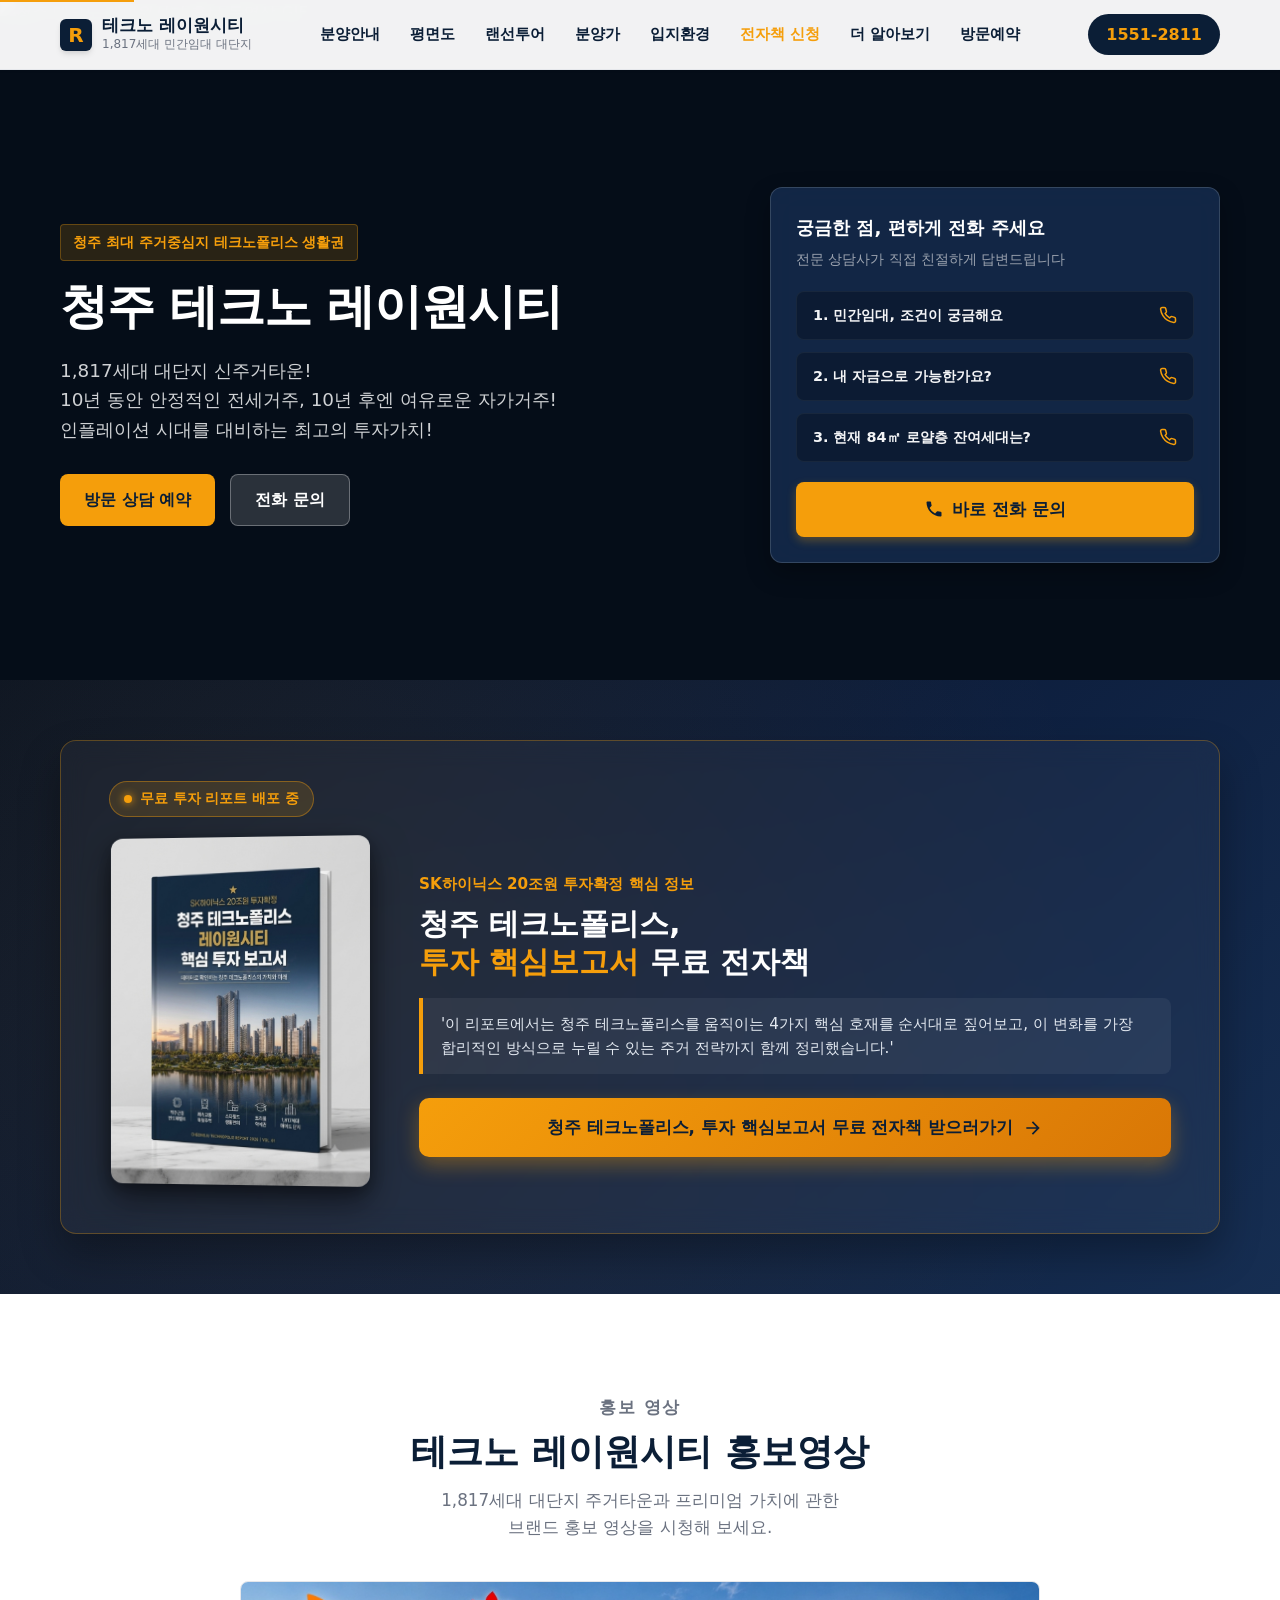
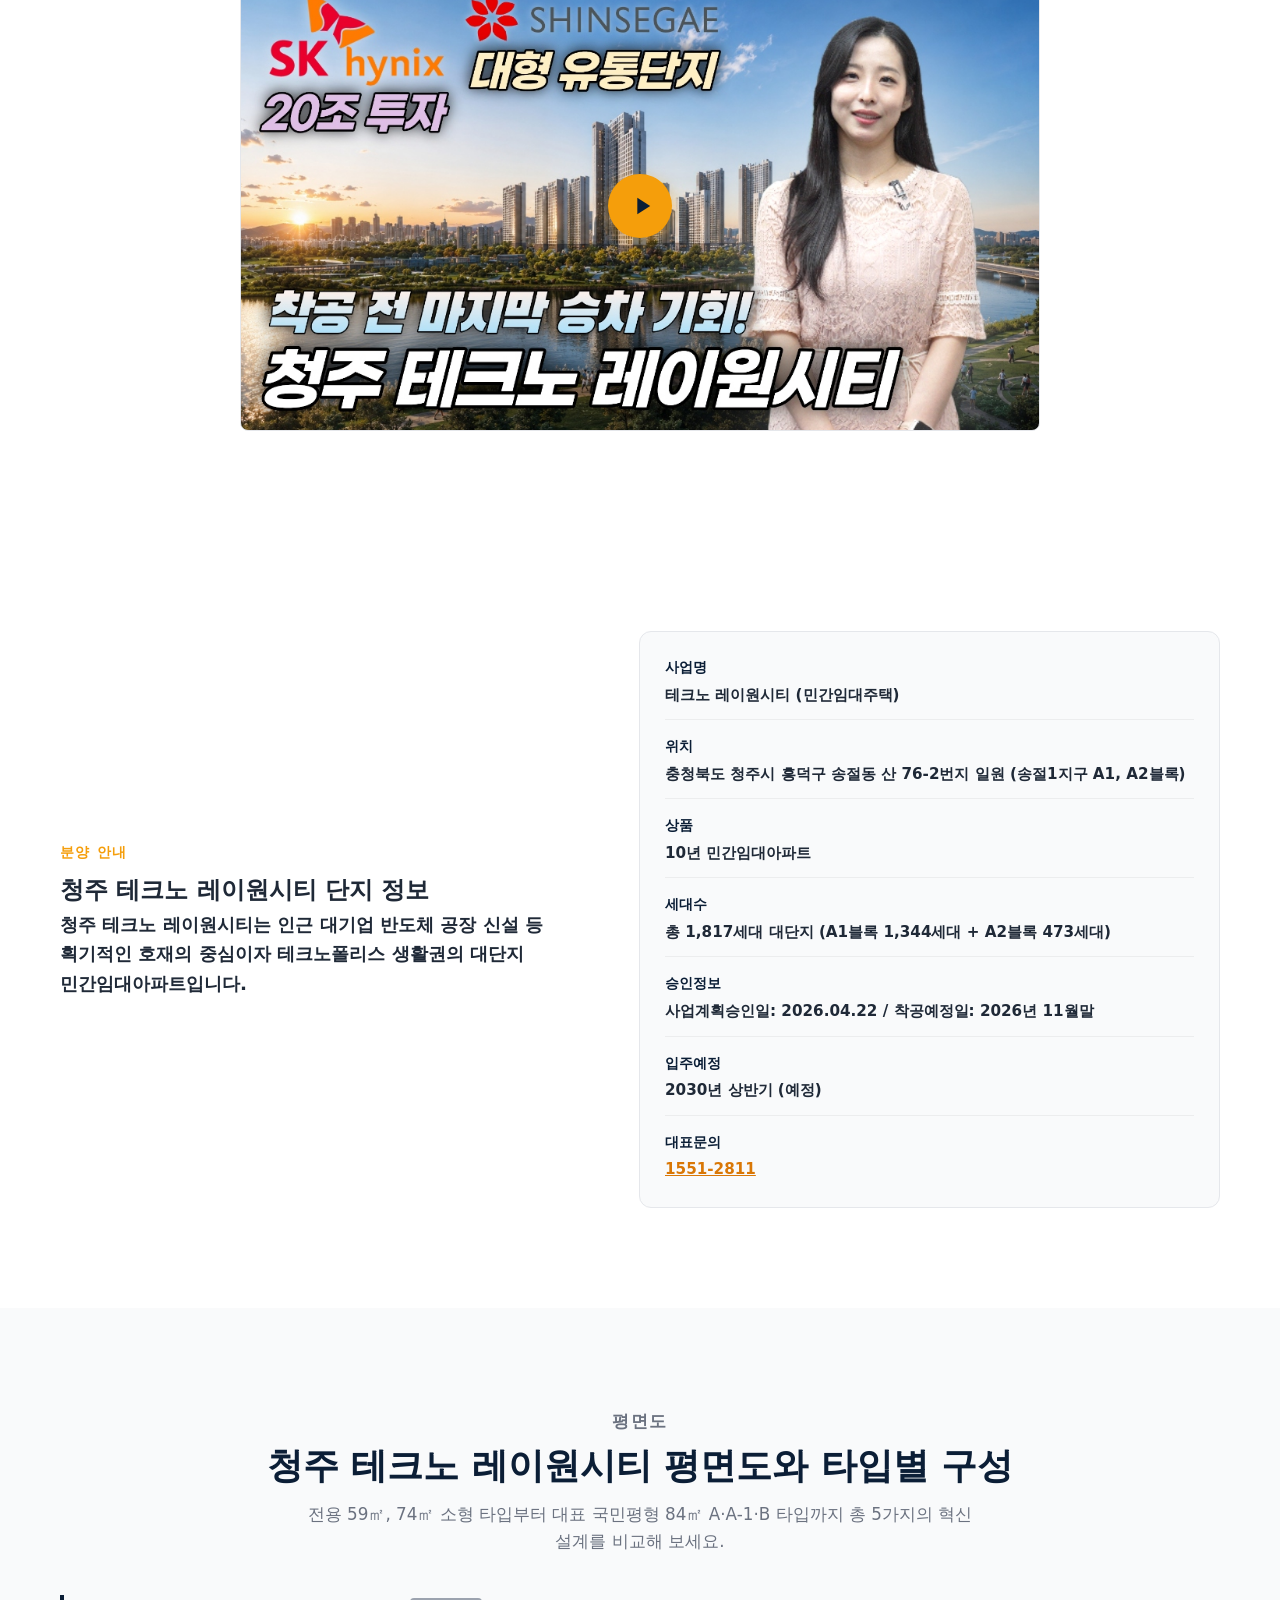
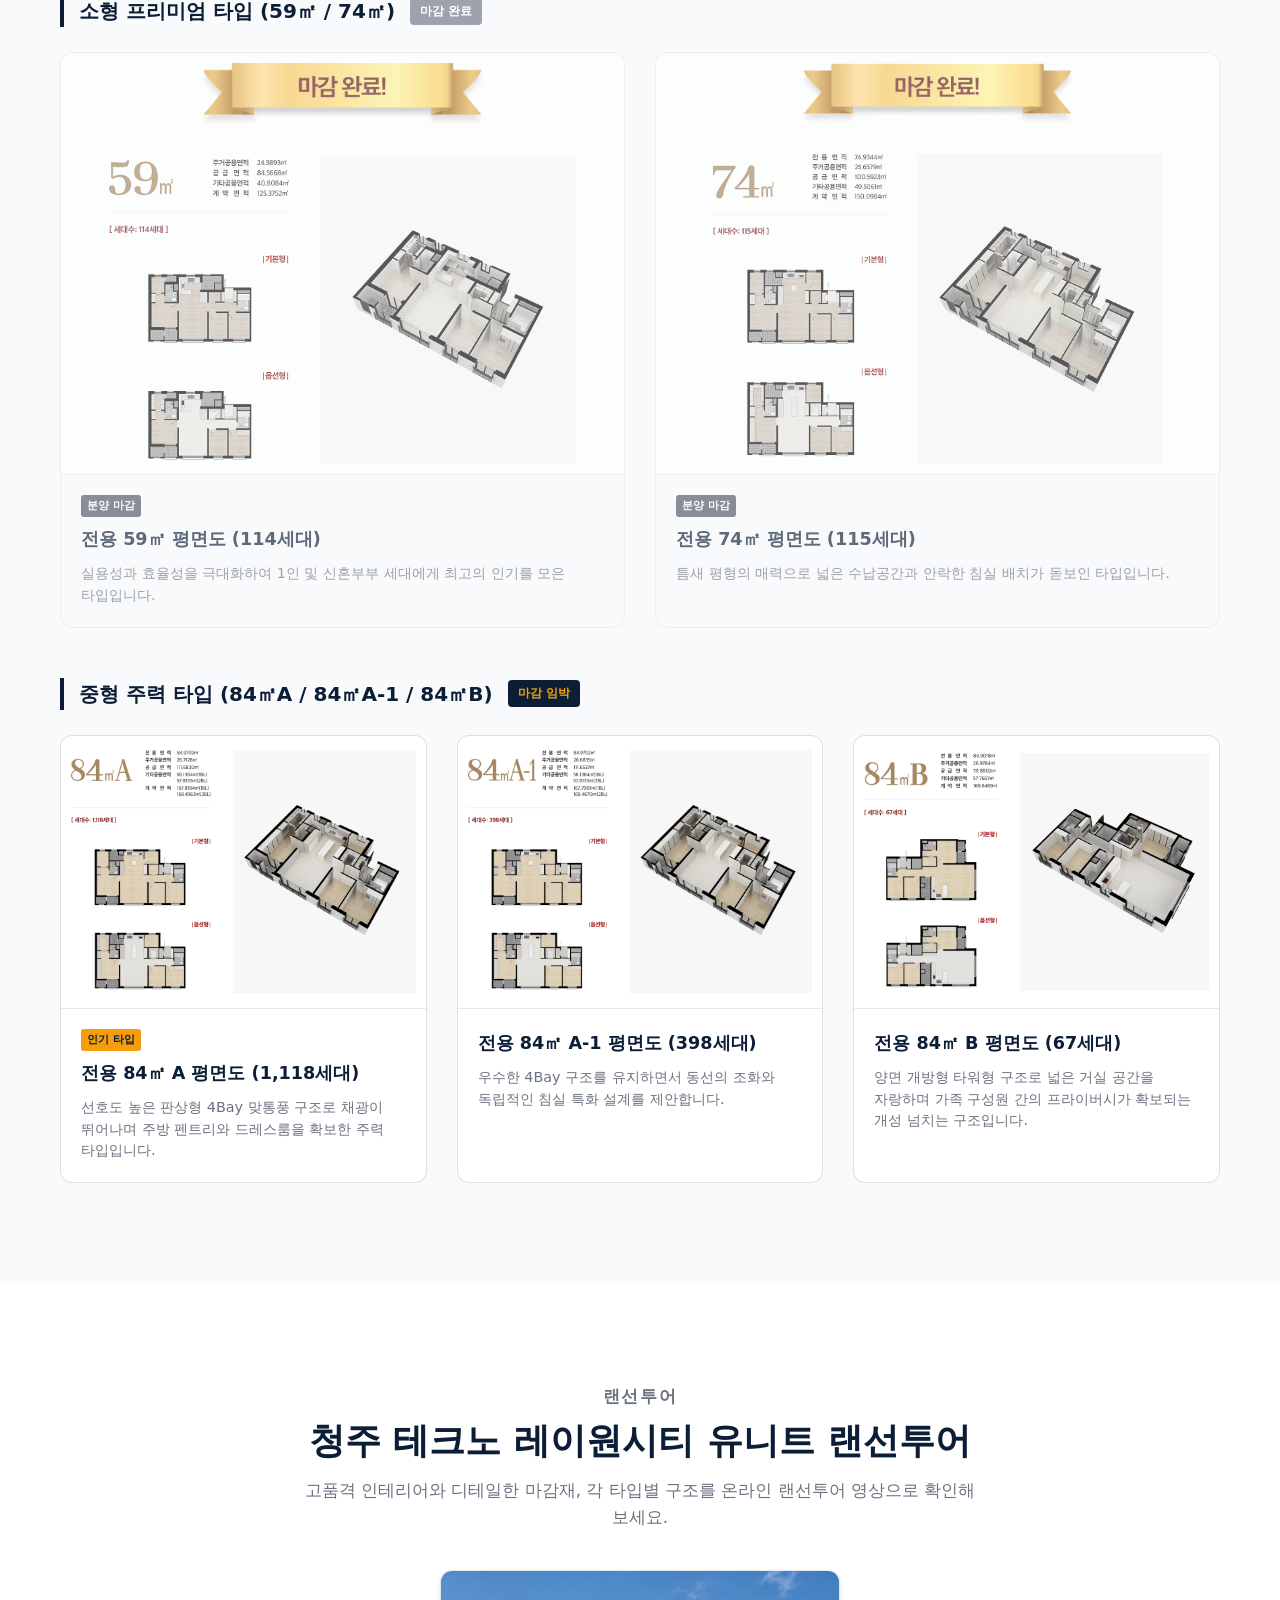
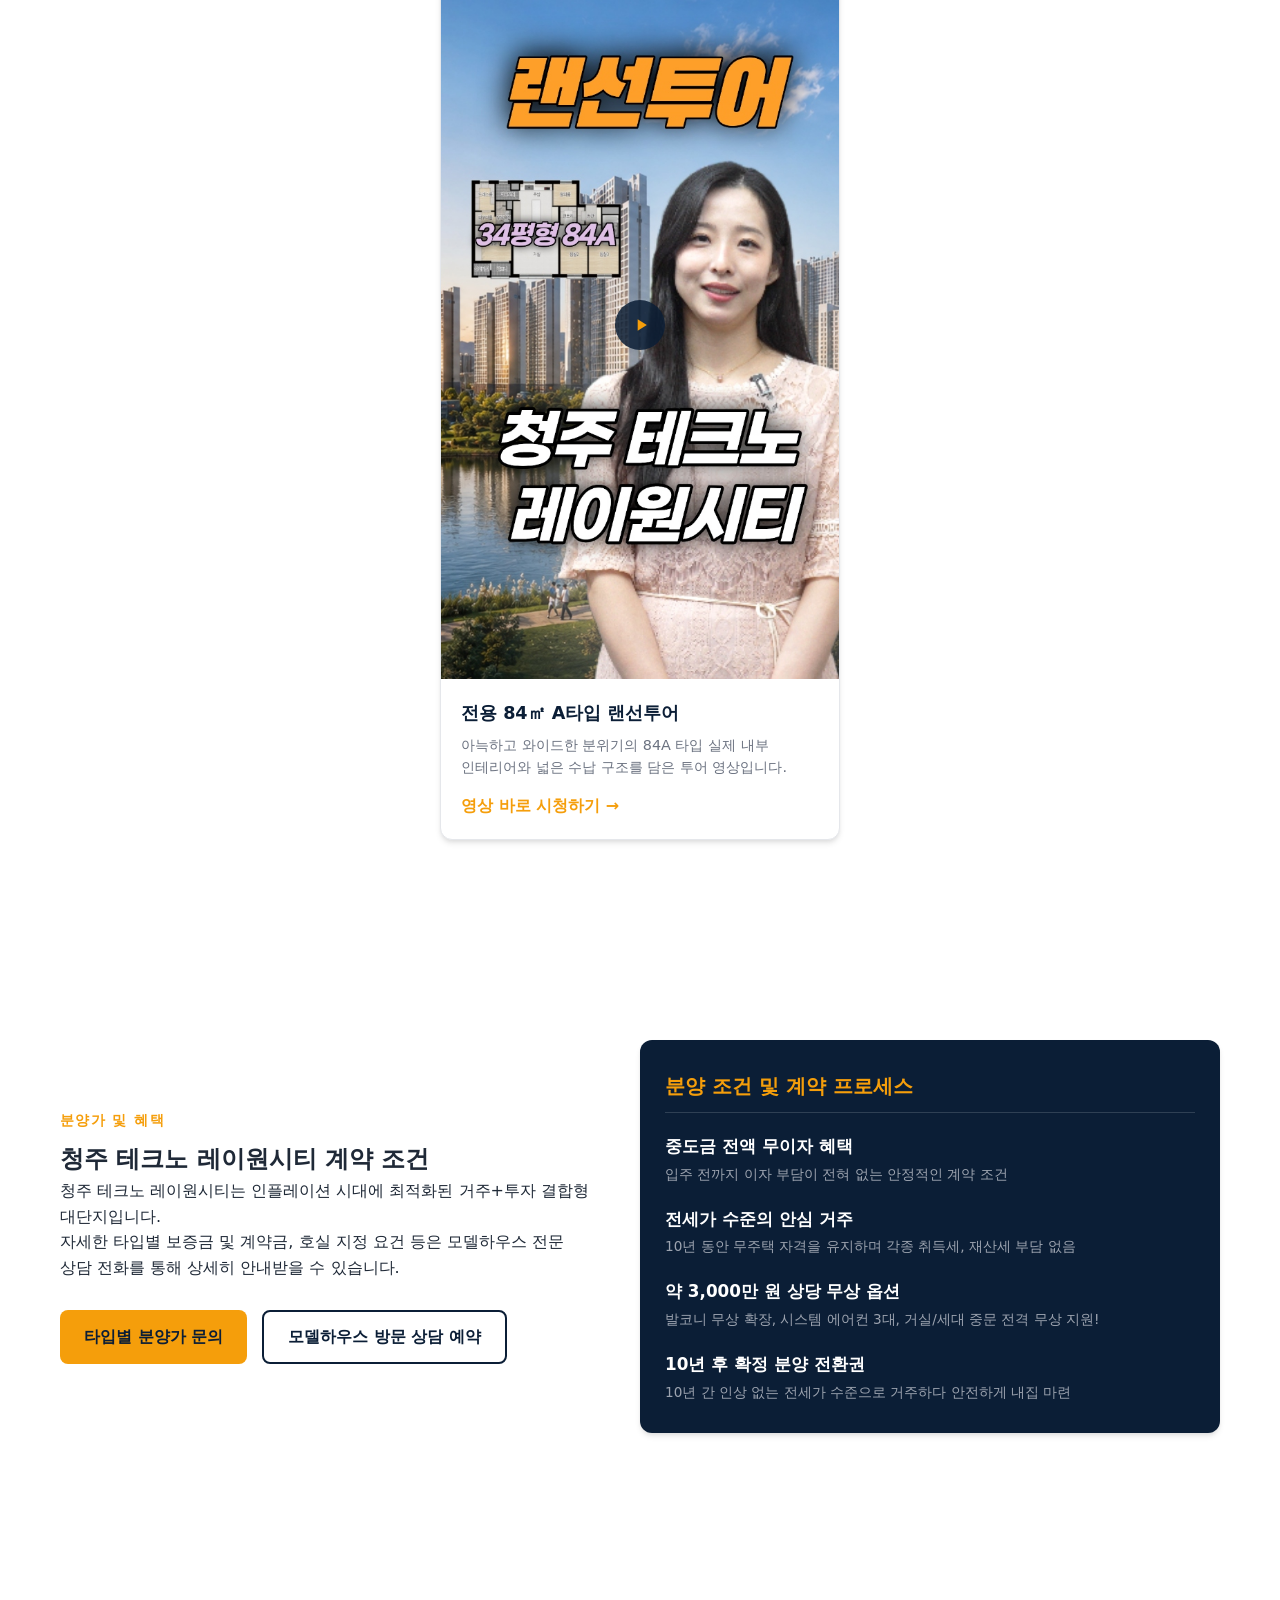
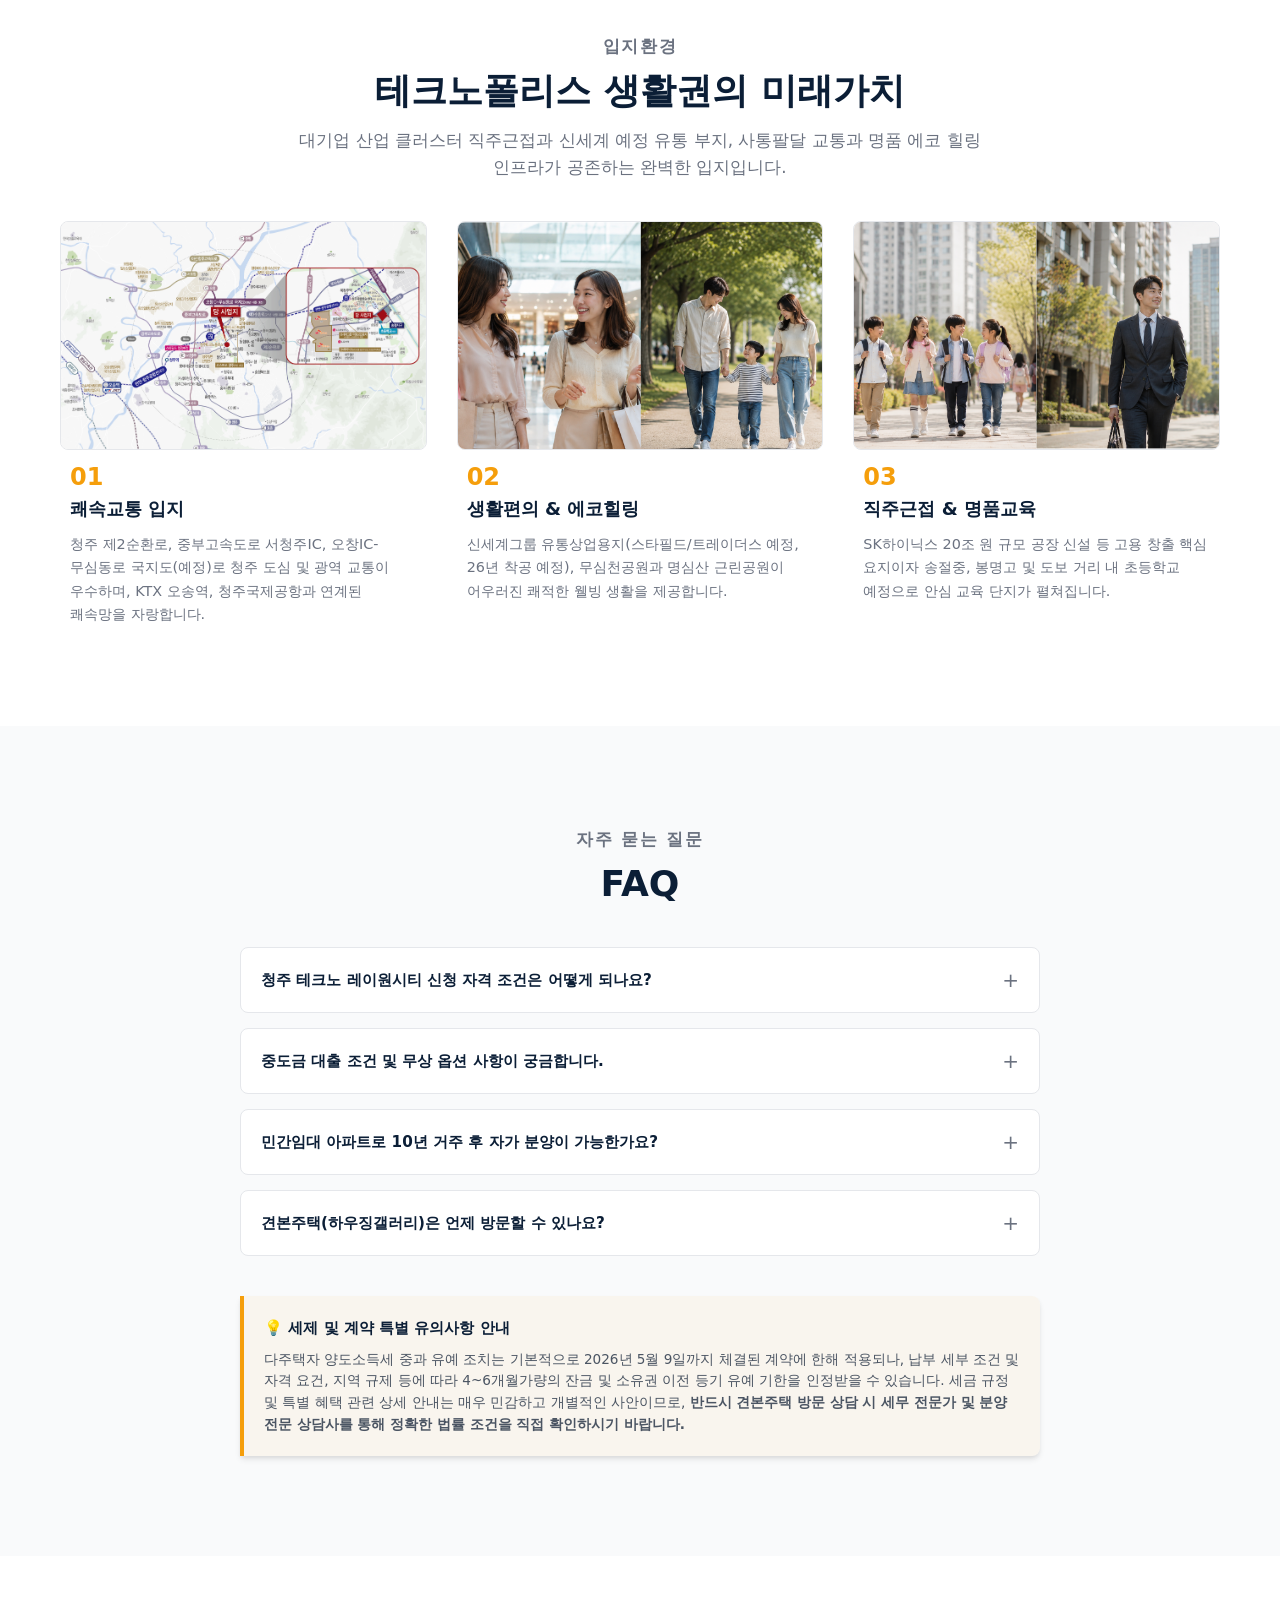
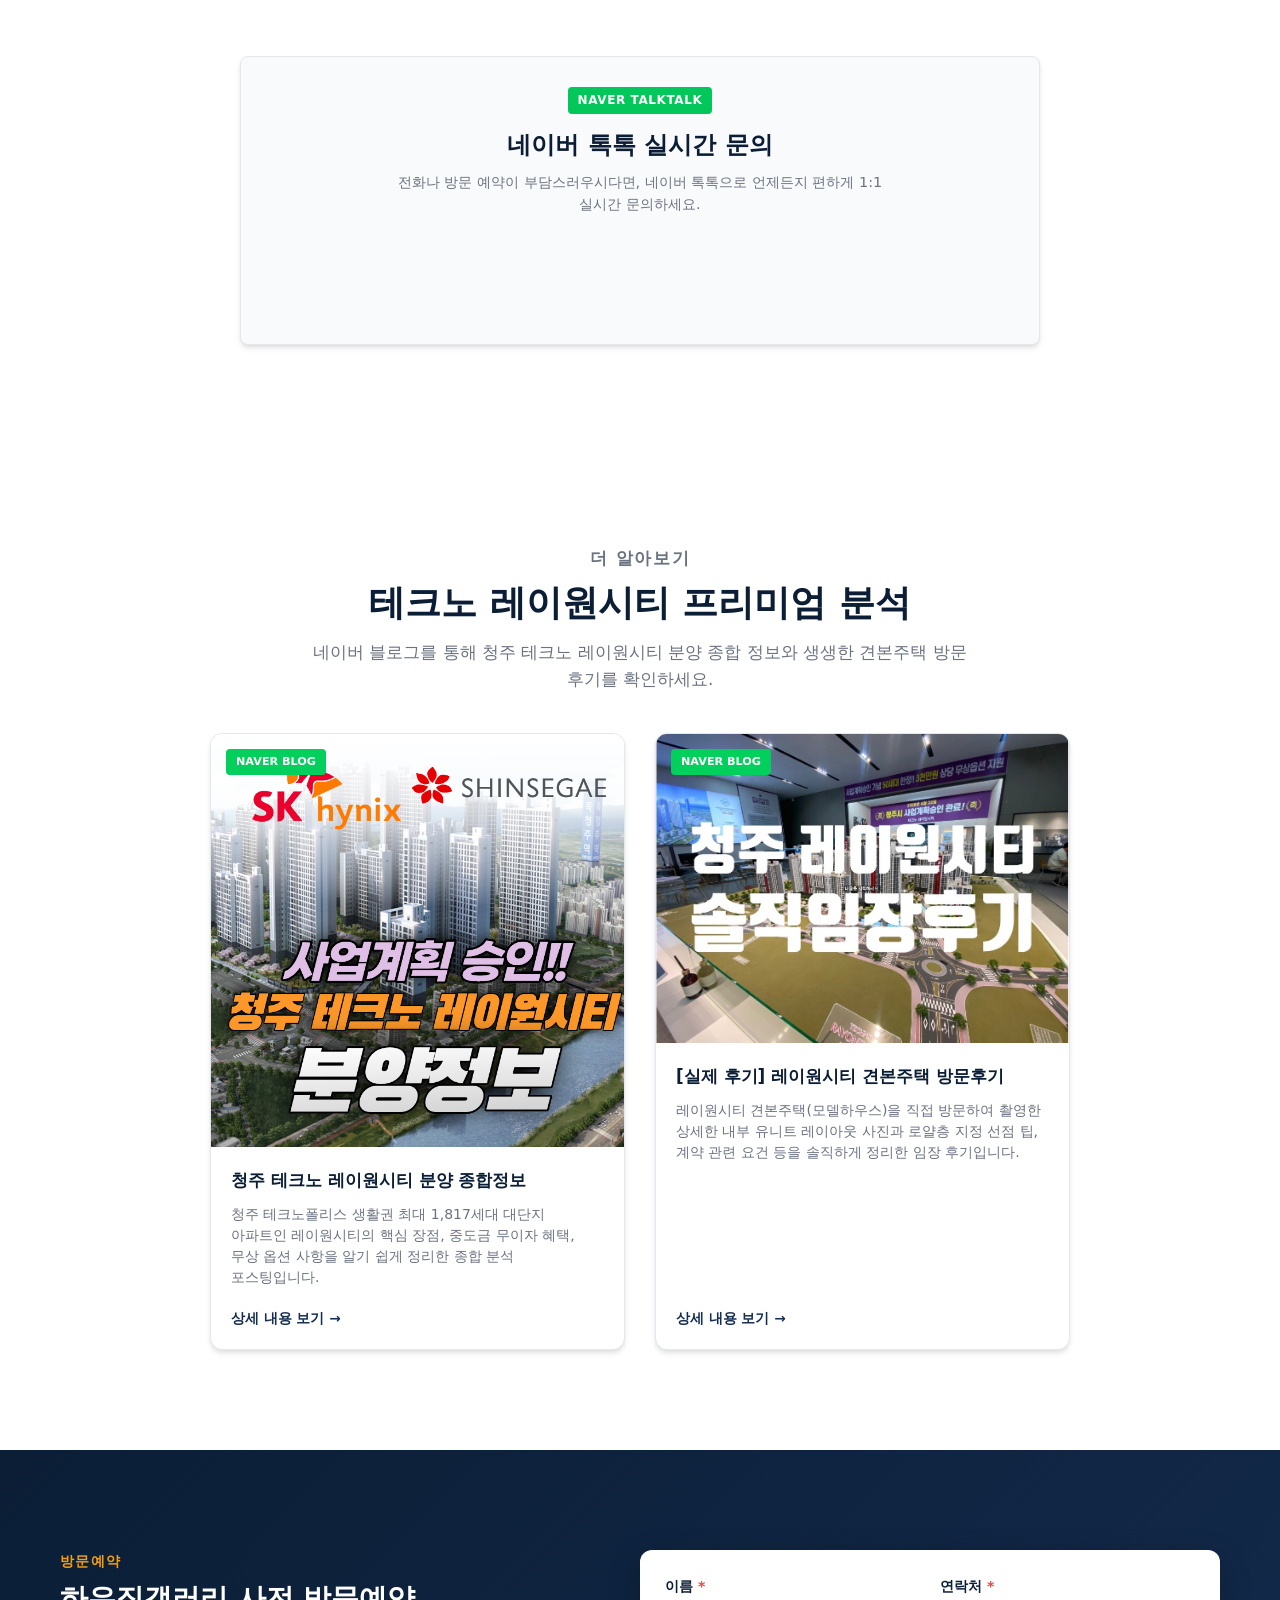
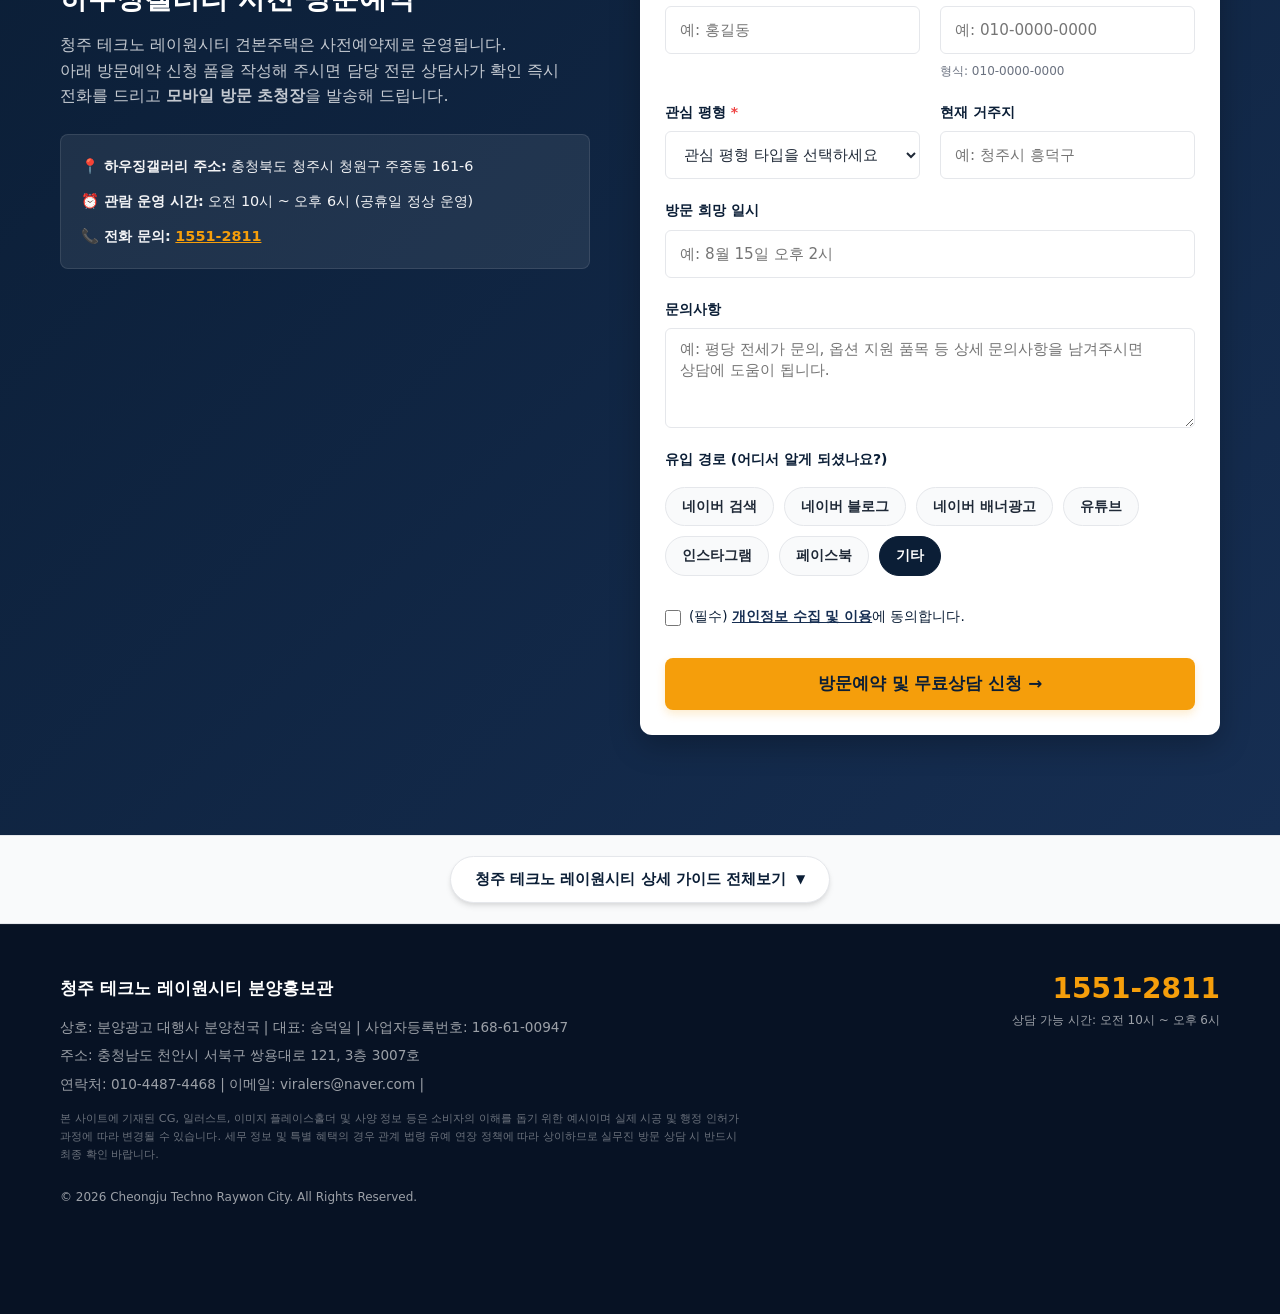
==== index.html @ f7605e22 "feat: install Google Ads tag AW-18319293462" ====
<!doctype html>
<html lang="ko">

<head>
  <!-- Google Tag Manager -->
  <script>(function (w, d, s, l, i) {
      w[l] = w[l] || []; w[l].push({
        'gtm.start':
          new Date().getTime(), event: 'gtm.js'
      }); var f = d.getElementsByTagName(s)[0],
        j = d.createElement(s), dl = l != 'dataLayer' ? '&l=' + l : ''; j.async = true; j.src =
          'https://www.googletagmanager.com/gtm.js?id=' + i + dl; f.parentNode.insertBefore(j, f);
    })(window, document, 'script', 'dataLayer', 'GTM-WJ92XCXN');</script>
  <!-- End Google Tag Manager -->
  <meta charset="utf-8">
  <meta name="viewport" content="width=device-width, initial-scale=1">

  <!-- Google tag (gtag.js) -->
  <script async src="https://www.googletagmanager.com/gtag/js?id=G-4E55T22Z1M"></script>
  <script>
    window.dataLayer = window.dataLayer || [];
    function gtag() { dataLayer.push(arguments); }
    gtag('js', new Date());
    gtag('config', 'G-4E55T22Z1M');
  </script>

  <meta name="format-detection" content="telephone=no">
  <title>청주 테크노 레이원시티 | 1,817세대 대단지 민간임대아파트</title>
  <meta name="description"
    content="청주 테크노 레이원시티 공식 분양안내 (대표문의: ☎1551-2811) | 청주 테크노폴리스 생활권 1,817세대 대단지 민간임대, 10년 안심 전세, 타입별(59/74/84A/84A-1/84B) 평면도 및 모델하우스 방문예약 안내.">
  <meta name="keywords" content="청주 테크노 레이원시티, 레이원시티, 청주 민간임대, 테크노폴리스 아파트, 청주 분양정보, 청주 모델하우스">
  <meta name="robots" content="index,follow,max-image-preview:large">
  <meta name="NaverBot" content="index,follow">
  <meta name="Yeti" content="index,follow">
  <meta name="naver-site-verification" content="d03f63df8c8f766115d3414fbe669f8479aeece9">

  <meta property="og:type" content="website">
  <meta property="og:locale" content="ko_KR">
  <meta property="og:site_name" content="청주 테크노 레이원시티">
  <meta property="og:title" content="청주 테크노 레이원시티 | 대단지 민간임대 분양 안내">
  <meta property="og:description" content="청주 테크노폴리스 생활권 1,817세대 대단지 민간임대 아파트의 분양가, 평면도, 입지환경, 방문예약 정보를 안내합니다.">
  <meta property="og:url" content="https://www.apartbunyang.cloud/">
  <meta property="og:image" content="https://www.apartbunyang.cloud/img/location.avif">
  <link rel="canonical" href="https://www.apartbunyang.cloud/">
  <link rel="icon" type="image/png" href="favicon.png">
  <link rel="apple-touch-icon" href="apple-touch-icon.png">

  <meta name="theme-color" content="#0d1e3d">

  <!-- Fonts -->
  <link rel="stylesheet" href="https://hangeul.pstatic.net/hangeul_static/css/nanum-square-neo.css">
  <link rel="stylesheet" href="styles.css">

  <!-- JSON-LD Structured Data -->
  <script type="application/ld+json">
  {
    "@context": "https://schema.org",
    "@graph": [
      {
        "@type": "WebSite",
        "@id": "https://www.apartbunyang.cloud/#website",
        "url": "https://www.apartbunyang.cloud/",
        "name": "청주 테크노 레이원시티",
        "description": "청주 테크노 레이원시티 민간임대 분양 안내 공식 랜딩페이지",
        "image": "https://www.apartbunyang.cloud/img/location.avif",
        "inLanguage": "ko-KR"
      },
      {
        "@type": "RealEstateAgent",
        "@id": "https://www.apartbunyang.cloud/#agent",
        "name": "청주 테크노 레이원시티 분양홍보관",
        "url": "https://www.apartbunyang.cloud/",
        "image": "https://www.apartbunyang.cloud/img/location.avif",
        "telephone": "1551-2811",
        "areaServed": "충청북도 청주시 흥덕구 송절동",
        "address": {
          "@type": "PostalAddress",
          "addressLocality": "청주시 흥덕구 송절동",
          "addressRegion": "충청북도",
          "addressCountry": "KR"
        }
      },
      {
        "@type": "FAQPage",
        "@id": "https://www.apartbunyang.cloud/#faq",
        "mainEntity": [
          {
            "@type": "Question",
            "name": "청주 테크노 레이원시티는 어떤 주택인가요?",
            "acceptedAnswer": {
              "@type": "Answer",
              "text": "청주 테크노 레이원시티는 10년 동안 인상 없는 전세가 수준으로 안심하고 거주한 뒤 분양 여부를 결정할 수 있는 민간임대주택입니다. 만 19세 이상이면 청약통장 유무나 주택 소유 여부와 관계없이 신청 가능합니다."
            }
          },
          {
            "@type": "Question",
            "name": "단지 규모와 세대수는 어떻게 구성되어 있나요?",
            "acceptedAnswer": {
              "@type": "Answer",
              "text": "총 1,817세대의 대단지 아파트로, A1블록 1,344세대와 A2블록 473세대로 구성됩니다. 선호도 높은 59㎡, 74㎡, 84㎡A, 84㎡A-1, 84㎡B 총 5가지 타입의 실속 있는 평형을 제공합니다."
            }
          },
          {
            "@type": "Question",
            "name": "계약 혜택이나 무상 옵션 사항은 무엇이 있나요?",
            "acceptedAnswer": {
              "@type": "Answer",
              "text": "중도금 전액 무이자 혜택이 주어지며, 마감임박 한정으로 약 3,000만 원 상당의 무상 옵션(발코니 확장, 시스템 에어컨 3대, 세대 중문)을 무상으로 지원합니다."
            }
          }
        ]
      }
    ]
  }
  </script>
</head>

<body>
  <!-- Google Tag Manager (noscript) -->
  <noscript><iframe src="https://www.googletagmanager.com/ns.html?id=GTM-WJ92XCXN" height="0" width="0"
      style="display:none;visibility:hidden"></iframe></noscript>
  <!-- End Google Tag Manager (noscript) -->
  <!-- 네이버/구글 검색엔진 썸네일 수집용 대표 이미지 (디자인에 영향 없음) -->
  <div
    style="position: absolute; width: 1px; height: 1px; padding: 0; margin: -1px; overflow: hidden; clip: rect(0, 0, 0, 0); white-space: nowrap; border: 0;">
    <img src="images/hero.jpg" alt="청주 테크노 레이원시티 조감도">
  </div>

  <a class="skip-link" href="#content">본문 바로가기</a>

  <!-- 1. Header (고정 헤더) -->
  <header class="site-header" data-header>
    <div class="header-container">
      <a class="brand" href="#top" aria-label="청주 테크노 레이원시티 홈">
        <span class="brand-mark">R</span>
        <span>
          <strong>테크노 레이원시티</strong>
          <em>1,817세대 민간임대 대단지</em>
        </span>
      </a>

      <nav class="desktop-nav" aria-label="주요 메뉴">
        <a href="#sale">분양안내</a>
        <a href="#plans">평면도</a>
        <a href="#unit-tour">랜선투어</a>
        <a href="#price">분양가</a>
        <a href="#location">입지환경</a>
        <a href="ebook.html" class="nav-ebook-link">전자책 신청</a>
        <a href="#more-info">더 알아보기</a>
        <a href="#visit">방문예약</a>
      </nav>

      <!-- 대표 전화번호: 1551-2811 -->
      <!-- TELEPHONE_PLACEHOLDER: 1551-2811 -->
      <a class="header-call" href="tel:1551-2811">1551-2811</a>

      <button class="menu-button" type="button" aria-label="메뉴 열기" aria-expanded="false" data-menu-button>
        <span></span><span></span><span></span>
      </button>
    </div>

    <nav class="mobile-nav" aria-label="모바일 메뉴" data-mobile-nav>
      <a href="#sale">분양안내</a>
      <a href="#plans">평면도</a>
      <a href="#unit-tour">랜선투어</a>
      <a href="#price">분양가</a>
      <a href="#location">입지환경</a>
      <a href="ebook.html" class="nav-ebook-link">전자책 신청</a>
      <a href="#more-info">더 알아보기</a>
      <a href="#visit">방문예약</a>
    </nav>
  </header>

  <main id="content">
    <!-- 2. Hero (메인 비주얼) -->
    <section class="hero" id="top" aria-labelledby="hero-title">
      <div class="hero-media">
        <img src="img/hero.gif" alt="청주 테크노 레이원시티 홍보 동영상 GIF" class="hero-gif">
      </div>
      <div class="hero-overlay"></div>

      <div class="hero-content">
        <div class="hero-text-wrap">
          <p class="eyebrow">청주 최대 주거중심지 테크노폴리스 생활권</p>
          <h1 id="hero-title">청주 테크노 레이원시티</h1>
          <p class="hero-lead">
            1,817세대 대단지 신주거타운!<br>
            10년 동안 안정적인 전세거주, 10년 후엔 여유로운 자가거주!<br>
            인플레이션 시대를 대비하는 최고의 투자가치!
          </p>
          <div class="hero-actions">
            <a class="btn-primary" href="#visit">방문 상담 예약</a>
            <!-- TELEPHONE_PLACEHOLDER: 1551-2811 -->
            <a class="btn-secondary" href="tel:1551-2811">전화 문의</a>
          </div>
        </div>

        <div class="hero-inquiry-box">
          <h3>궁금한 점, 편하게 전화 주세요</h3>
          <p class="sub">전문 상담사가 직접 친절하게 답변드립니다</p>
          <div class="inquiry-list">
            <!-- TELEPHONE_PLACEHOLDER: 1551-2811 -->
            <a href="tel:1551-2811" class="inquiry-item">
              <span>1. 민간임대, 조건이 궁금해요</span>
              <span class="phone-icon">
                <svg viewBox="0 0 24 24" width="18" height="18" fill="none" stroke="currentColor" stroke-width="2"
                  stroke-linecap="round" stroke-linejoin="round">
                  <path
                    d="M22 16.92v3a2 2 0 0 1-2.18 2 19.79 19.79 0 0 1-8.63-3.07 19.5 19.5 0 0 1-6-6 19.79 19.79 0 0 1-3.07-8.67A2 2 0 0 1 4.11 2h3a2 2 0 0 1 2 1.72 12.84 12.84 0 0 0 .7 2.81 2 2 0 0 1-.45 2.11L8.09 9.91a16 16 0 0 0 6 6l1.27-1.27a2 2 0 0 1 2.11-.45 12.84 12.84 0 0 0 2.81.7A2 2 0 0 1 22 16.92z" />
                </svg>
              </span>
            </a>
            <!-- TELEPHONE_PLACEHOLDER: 1551-2811 -->
            <a href="tel:1551-2811" class="inquiry-item">
              <span>2. 내 자금으로 가능한가요?</span>
              <span class="phone-icon">
                <svg viewBox="0 0 24 24" width="18" height="18" fill="none" stroke="currentColor" stroke-width="2"
                  stroke-linecap="round" stroke-linejoin="round">
                  <path
                    d="M22 16.92v3a2 2 0 0 1-2.18 2 19.79 19.79 0 0 1-8.63-3.07 19.5 19.5 0 0 1-6-6 19.79 19.79 0 0 1-3.07-8.67A2 2 0 0 1 4.11 2h3a2 2 0 0 1 2 1.72 12.84 12.84 0 0 0 .7 2.81 2 2 0 0 1-.45 2.11L8.09 9.91a16 16 0 0 0 6 6l1.27-1.27a2 2 0 0 1 2.11-.45 12.84 12.84 0 0 0 2.81.7A2 2 0 0 1 22 16.92z" />
                </svg>
              </span>
            </a>
            <!-- TELEPHONE_PLACEHOLDER: 1551-2811 -->
            <a href="tel:1551-2811" class="inquiry-item">
              <span>3. 현재 84㎡ 로얄층 잔여세대는?</span>
              <span class="phone-icon">
                <svg viewBox="0 0 24 24" width="18" height="18" fill="none" stroke="currentColor" stroke-width="2"
                  stroke-linecap="round" stroke-linejoin="round">
                  <path
                    d="M22 16.92v3a2 2 0 0 1-2.18 2 19.79 19.79 0 0 1-8.63-3.07 19.5 19.5 0 0 1-6-6 19.79 19.79 0 0 1-3.07-8.67A2 2 0 0 1 4.11 2h3a2 2 0 0 1 2 1.72 12.84 12.84 0 0 0 .7 2.81 2 2 0 0 1-.45 2.11L8.09 9.91a16 16 0 0 0 6 6l1.27-1.27a2 2 0 0 1 2.11-.45 12.84 12.84 0 0 0 2.81.7A2 2 0 0 1 22 16.92z" />
                </svg>
              </span>
            </a>
          </div>
          <!-- TELEPHONE_PLACEHOLDER: 1551-2811 -->
          <a href="tel:1551-2811" class="direct-call-btn">
            <svg viewBox="0 0 24 24" width="20" height="20" fill="currentColor">
              <path
                d="M20.01 15.38c-1.23 0-2.42-.2-3.53-.56a.977.977 0 0 0-1.01.24l-2.2 2.2a15.045 15.045 0 0 1-6.59-6.59l2.2-2.2c.28-.28.36-.67.25-1.02A11.36 11.36 0 0 1 8.5 4c0-.55-.45-1-1-1H4c-.55 0-1 .45-1 1 0 9.39 7.61 17 17 17 .55 0 1-.45 1-1v-3.62c0-.55-.45-1-1-1z" />
            </svg>
            <span>바로 전화 문의</span>
          </a>
        </div>
      </div>
    </section>

    <!-- 2-1. 전자책 무료 신청 섹션 -->
    <section class="section ebook-promo-section" id="ebook">
      <div class="container">
        <div class="ebook-promo-card">
          <div class="ebook-promo-badge">
            <span class="badge-dot"></span>
            무료 투자 리포트 배포 중
          </div>
          <div class="ebook-promo-grid">
            <div class="ebook-promo-image">
              <img src="img/ebook-cover.jpg" alt="청주 테크노폴리스 레이원시티 핵심 투자 보고서 전자책 표지" loading="lazy">
            </div>
            <div class="ebook-promo-content">
              <p class="ebook-kicker">SK하이닉스 20조원 투자확정 핵심 정보</p>
              <h2>청주 테크노폴리스,<br><span class="text-accent">투자 핵심보고서</span> 무료 전자책</h2>
              <p class="ebook-quote-text">
                '이 리포트에서는 청주 테크노폴리스를 움직이는 4가지 핵심 호재를 순서대로 짚어보고, 이 변화를 가장 합리적인 방식으로 누릴 수 있는 주거 전략까지 함께 정리했습니다.'
              </p>
              <div class="ebook-promo-btn-wrap">
                <a href="ebook.html" class="btn-ebook-main">
                  <span>청주 테크노폴리스, 투자 핵심보고서 무료 전자책 받으러가기</span>
                  <svg viewBox="0 0 24 24" width="20" height="20" fill="currentColor">
                    <path d="M12 4l-1.41 1.41L16.17 11H4v2h12.17l-5.58 5.59L12 20l8-8z" />
                  </svg>
                </a>
              </div>
            </div>
          </div>
        </div>
      </div>
    </section>

    <!-- 3. 홍보 영상 섹션 -->
    <section class="section video-section" id="video">
      <div class="container">
        <div class="section-head">
          <p class="section-kicker">홍보 영상</p>
          <h2>테크노 레이원시티 홍보영상</h2>
          <p>1,817세대 대단지 주거타운과 프리미엄 가치에 관한<br>브랜드 홍보 영상을 시청해 보세요.</p>
        </div>
        <div class="video-wrapper" data-video-embed="104317261">
          <div class="image-slot video-placeholder" style="position: relative;">
            <img src="img/video-thumbnail.jpg" alt="청주 테크노 레이원시티 홍보영상 썸네일" loading="lazy">
            <div class="play-btn" aria-label="영상 재생" style="position: absolute; z-index: 2;">
              <svg viewBox="0 0 24 24">
                <path d="M8 5v14l11-7z" />
              </svg>
            </div>
          </div>
        </div>
      </div>
    </section>

    <!-- 4. 분양 안내 (Sale Summary) -->
    <section class="section intro" id="sale">
      <div class="container split">
        <div>
          <p class="section-kicker">분양 안내</p>
          <h2>청주 테크노 레이원시티 단지 정보</h2>
          <p class="lead">청주 테크노 레이원시티는 인근 대기업 반도체 공장 신설 등 획기적인 호재의 중심이자 테크노폴리스 생활권의 대단지 민간임대아파트입니다.</p>
        </div>
        <div class="summary-panel">
          <dl>
            <div>
              <dt>사업명</dt>
              <dd>테크노 레이원시티 (민간임대주택)</dd>
            </div>
            <div>
              <dt>위치</dt>
              <dd>충청북도 청주시 흥덕구 송절동 산 76-2번지 일원 (송절1지구 A1, A2블록)</dd>
            </div>
            <div>
              <dt>상품</dt>
              <dd>10년 민간임대아파트</dd>
            </div>
            <div>
              <dt>세대수</dt>
              <dd>총 1,817세대 대단지 (A1블록 1,344세대 + A2블록 473세대)</dd>
            </div>
            <div>
              <dt>승인정보</dt>
              <dd>사업계획승인일: 2026.04.22 / 착공예정일: 2026년 11월말</dd>
            </div>
            <div>
              <dt>입주예정</dt>
              <dd>2030년 상반기 (예정)</dd>
            </div>
            <!-- TELEPHONE_PLACEHOLDER: 1551-2811 -->
            <div>
              <dt>대표문의</dt>
              <dd><a href="tel:1551-2811">1551-2811</a></dd>
            </div>
          </dl>
        </div>
      </div>
    </section>

    <!-- 5. 평면도 (Floor Plans) -->
    <section class="section alt" id="plans">
      <div class="container">
        <div class="section-head">
          <p class="section-kicker">평면도</p>
          <h2>청주 테크노 레이원시티 평면도와 타입별 구성</h2>
          <p>전용 59㎡, 74㎡ 소형 타입부터 대표 국민평형 84㎡ A·A-1·B 타입까지 총 5가지의 혁신 설계를 비교해 보세요.</p>
        </div>

        <!-- 59, 74 타입 카테고리 그룹 -->
        <div class="plan-category-group">
          <div class="category-header">
            <h3>소형 프리미엄 타입 (59㎡ / 74㎡)</h3>
            <span class="badge status-closed">마감 완료</span>
          </div>
          <div class="plan-grid grid-2">
            <article class="plan-card text-muted">
              <div class="image-slot">
                <img src="img/59마감.avif" alt="청주 테크노 레이원시티 59㎡ 평면도 (마감)" loading="lazy">
              </div>
              <div class="card-body">
                <span class="soldout-tag">분양 마감</span>
                <h3>전용 59㎡ 평면도 (114세대)</h3>
                <p>실용성과 효율성을 극대화하여 1인 및 신혼부부 세대에게 최고의 인기를 모은 타입입니다.</p>
              </div>
            </article>
            <article class="plan-card text-muted">
              <div class="image-slot">
                <img src="img/74마감.avif" alt="청주 테크노 레이원시티 74㎡ 평면도 (마감)" loading="lazy">
              </div>
              <div class="card-body">
                <span class="soldout-tag">분양 마감</span>
                <h3>전용 74㎡ 평면도 (115세대)</h3>
                <p>틈새 평형의 매력으로 넓은 수납공간과 안락한 침실 배치가 돋보인 타입입니다.</p>
              </div>
            </article>
          </div>
        </div>

        <!-- 84 타입 카테고리 그룹 -->
        <div class="plan-category-group">
          <div class="category-header">
            <h3>중형 주력 타입 (84㎡A / 84㎡A-1 / 84㎡B)</h3>
            <span class="badge status-open">마감 임박</span>
          </div>
          <div class="plan-grid grid-3">
            <article class="plan-card highlight">
              <div class="image-slot">
                <img src="img/84a.avif" alt="청주 테크노 레이원시티 84㎡ A 평면도" loading="lazy">
              </div>
              <div class="card-body">
                <span class="hot-tag">인기 타입</span>
                <h3>전용 84㎡ A 평면도 (1,118세대)</h3>
                <p>선호도 높은 판상형 4Bay 맞통풍 구조로 채광이 뛰어나며 주방 펜트리와 드레스룸을 확보한 주력 타입입니다.</p>
              </div>
            </article>
            <article class="plan-card highlight">
              <div class="image-slot">
                <img src="img/84a-1.avif" alt="청주 테크노 레이원시티 84㎡ A-1 평면도" loading="lazy">
              </div>
              <div class="card-body">
                <h3>전용 84㎡ A-1 평면도 (398세대)</h3>
                <p>우수한 4Bay 구조를 유지하면서 동선의 조화와 독립적인 침실 특화 설계를 제안합니다.</p>
              </div>
            </article>
            <article class="plan-card highlight">
              <div class="image-slot">
                <img src="img/84b.avif" alt="청주 테크노 레이원시티 84㎡ B 평면도" loading="lazy">
              </div>
              <div class="card-body">
                <h3>전용 84㎡ B 평면도 (67세대)</h3>
                <p>양면 개방형 타워형 구조로 넓은 거실 공간을 자랑하며 가족 구성원 간의 프라이버시가 확보되는 개성 넘치는 구조입니다.</p>
              </div>
            </article>
          </div>
        </div>
      </div>
    </section>

    <!-- 6. 유니트 랜선투어 -->
    <section class="section unit-tour" id="unit-tour">
      <div class="container">
        <div class="section-head">
          <p class="section-kicker">랜선투어</p>
          <h2>청주 테크노 레이원시티 유니트 랜선투어</h2>
          <p>고품격 인테리어와 디테일한 마감재, 각 타입별 구조를 온라인 랜선투어 영상으로 확인해 보세요.</p>
        </div>
        <div class="tour-grid">
          <div class="tour-card" data-video-embed="104315991">
            <div class="tour-image" style="position: relative; cursor: pointer;">
              <div class="image-slot">
                <img src="img/tour-84a.jpg" alt="청주 테크노 레이원시티 84㎡ A타입 유니트 랜선투어 썸네일" loading="lazy">
              </div>
              <div class="tour-play-btn" aria-label="영상 재생" style="position: absolute; z-index: 2;">
                <svg viewBox="0 0 24 24">
                  <path d="M8 5v14l11-7z" />
                </svg>
              </div>
            </div>
            <div class="tour-body">
              <h3>전용 84㎡ A타입 랜선투어</h3>
              <p>아늑하고 와이드한 분위기의 84A 타입 실제 내부 인테리어와 넓은 수납 구조를 담은 투어 영상입니다.</p>
              <button type="button" class="tour-more-btn"
                style="background: none; border: none; padding: 0; font: inherit; cursor: pointer; color: var(--accent-color); font-weight: 700; display: inline-block;">영상
                바로 시청하기 &rarr;</button>
            </div>
          </div>
        </div>
      </div>
    </section>

    <!-- 7. 분양가 & 계약조건 -->
    <section class="section" id="price">
      <div class="container split reverse">
        <div class="price-box">
          <h3>분양 조건 및 계약 프로세스</h3>
          <ul>
            <li class="benefit-item">
              <strong>중도금 전액 무이자 혜택</strong>
              <span>입주 전까지 이자 부담이 전혀 없는 안정적인 계약 조건</span>
            </li>
            <li class="benefit-item">
              <strong>전세가 수준의 안심 거주</strong>
              <span>10년 동안 무주택 자격을 유지하며 각종 취득세, 재산세 부담 없음</span>
            </li>
            <li class="benefit-item">
              <strong>약 3,000만 원 상당 무상 옵션</strong>
              <span>발코니 무상 확장, 시스템 에어컨 3대, 거실/세대 중문 전격 무상 지원!</span>
            </li>
            <li class="benefit-item">
              <strong>10년 후 확정 분양 전환권</strong>
              <span>10년 간 인상 없는 전세가 수준으로 거주하다 안전하게 내집 마련</span>
            </li>
          </ul>
        </div>
        <div>
          <p class="section-kicker">분양가 및 혜택</p>
          <h2>청주 테크노 레이원시티 계약 조건</h2>
          <p class="lead">
            청주 테크노 레이원시티는 인플레이션 시대에 최적화된 거주+투자 결합형 대단지입니다.<br>
            자세한 타입별 보증금 및 계약금, 호실 지정 요건 등은 모델하우스 전문 상담 전화를 통해 상세히 안내받을 수 있습니다.
          </p>
          <div class="price-actions">
            <!-- TELEPHONE_PLACEHOLDER: 1551-2811 -->
            <a href="tel:1551-2811" class="btn-primary">타입별 분양가 문의</a>
            <a href="#visit" class="btn-outline">모델하우스 방문 상담 예약</a>
          </div>
        </div>
      </div>
    </section>

    <!-- 8. 입지환경 (Location) -->
    <section class="section location" id="location">
      <div class="container">
        <div class="section-head">
          <p class="section-kicker">입지환경</p>
          <h2>테크노폴리스 생활권의 미래가치</h2>
          <p>대기업 산업 클러스터 직주근접과 신세계 예정 유통 부지, 사통팔달 교통과 명품 에코 힐링 인프라가 공존하는 완벽한 입지입니다.</p>
        </div>
        <div class="location-grid">
          <article>
            <div class="location-image-slot">
              <img src="img/location.avif" alt="청주 테크노 레이원시티 광역 교통 입지 지도" loading="lazy">
            </div>
            <div class="location-info">
              <span class="num">01</span>
              <h3>쾌속교통 입지</h3>
              <p>청주 제2순환로, 중부고속도로 서청주IC, 오창IC-무심동로 국지도(예정)로 청주 도심 및 광역 교통이 우수하며, KTX 오송역, 청주국제공항과 연계된 쾌속망을 자랑합니다.</p>
            </div>
          </article>
          <article>
            <div class="location-image-slot">
              <img src="img/생활편의에코힐링.png" alt="청주 테크노 레이원시티 생활 인프라 및 에코힐링 지도" loading="lazy">
            </div>
            <div class="location-info">
              <span class="num">02</span>
              <h3>생활편의 & 에코힐링</h3>
              <p>신세계그룹 유통상업용지(스타필드/트레이더스 예정, 26년 착공 예정), 무심천공원과 명심산 근린공원이 어우러진 쾌적한 웰빙 생활을 제공합니다.</p>
            </div>
          </article>
          <article>
            <div class="location-image-slot">
              <img src="img/직주근접.png" alt="청주 테크노 레이원시티 직주근접 및 명품교육 입지 지도" loading="lazy">
            </div>
            <div class="location-info">
              <span class="num">03</span>
              <h3>직주근접 & 명품교육</h3>
              <p>SK하이닉스 20조 원 규모 공장 신설 등 고용 창출 핵심 요지이자 송절중, 봉명고 및 도보 거리 내 초등학교 예정으로 안심 교육 단지가 펼쳐집니다.</p>
            </div>
          </article>
        </div>
      </div>
    </section>

    <!-- 9. FAQ -->
    <section class="section alt faq" aria-labelledby="faq-title">
      <div class="container">
        <div class="section-head">
          <p class="section-kicker">자주 묻는 질문</p>
          <h2 id="faq-title">FAQ</h2>
        </div>
        <div class="faq-list">
          <details>
            <summary>청주 테크노 레이원시티 신청 자격 조건은 어떻게 되나요?</summary>
            <div class="faq-content">
              <p>만 19세 이상 대한민국 국민이라면 누구나 주택 보유 수, 청약통장 가입 유무, 소득 수준 등의 제한 없이 간편하게 신청하실 수 있습니다. 취득세 및 재산세 등 취득에 따른 중과세
                의무가 없습니다.</p>
            </div>
          </details>
          <details>
            <summary>중도금 대출 조건 및 무상 옵션 사항이 궁금합니다.</summary>
            <div class="faq-content">
              <p>계약자를 대상으로 <strong>중도금 전액 무이자</strong> 조건이 기본 제공됩니다. 또한 발코니 확장 무상 제공, 천장 시스템 에어컨 3대, 현관 중문 등 약 3,000만 원에
                해당하는 품격 높은 옵션을 무상으로 시공 지원해 드립니다.</p>
            </div>
          </details>
          <details>
            <summary>민간임대 아파트로 10년 거주 후 자가 분양이 가능한가요?</summary>
            <div class="faq-content">
              <p>네, 그렇습니다. 10년 동안 인상 없는 안정적인 전세 조건으로 거주하신 후 임대차 기간 만료 시점에 계약 시 정해진 조건에 근거하여 우선 분양 전환을 선택하실 수 있어 안정적인 내 집
                마련 수단이 될 수 있습니다.</p>
            </div>
          </details>
          <details>
            <summary>견본주택(하우징갤러리)은 언제 방문할 수 있나요?</summary>
            <div class="faq-content">
              <p>견본주택(주소: 충청북도 청주시 청원구 주중동 161-6)은 원활한 상담과 쾌적한 관람을 위하여 **100% 사전 예약제**로 운영되고 있습니다. 본 페이지의 방문예약 폼이나 상담
                전화를 통해 신청하여 승인 문자를 받으신 후 방문하실 수 있습니다.</p>
            </div>
          </details>
        </div>

        <!-- 정책 관련 유의 사항 문구 -->
        <div class="policy-notice">
          <p class="notice-title">💡 세제 및 계약 특별 유의사항 안내</p>
          <p class="notice-text">
            다주택자 양도소득세 중과 유예 조치는 기본적으로 2026년 5월 9일까지 체결된 계약에 한해 적용되나, 납부 세부 조건 및 자격 요건, 지역 규제 등에 따라 4~6개월가량의 잔금 및 소유권 이전
            등기 유예 기한을 인정받을 수 있습니다. 세금 규정 및 특별 혜택 관련 상세 안내는 매우 민감하고 개별적인 사안이므로, <strong>반드시 견본주택 방문 상담 시 세무 전문가 및 분양 전문
              상담사를 통해 정확한 법률 조건을 직접 확인하시기 바랍니다.</strong>
          </p>
        </div>
      </div>
    </section>

    <!-- 9-1. 네이버 톡톡 상담 -->
    <section class="section talktalk-section" aria-labelledby="talktalk-title">
      <div class="container">
        <div class="talktalk-card">
          <div class="talktalk-header">
            <span class="badge talktalk-badge">NAVER TALKTALK</span>
            <h2 id="talktalk-title" class="talktalk-title">네이버 톡톡 실시간 문의</h2>
            <p class="talktalk-desc">전화나 방문 예약이 부담스러우시다면, 네이버 톡톡으로 언제든지 편하게 1:1 실시간 문의하세요.</p>
          </div>
          <div class="talktalk-banner-wrapper">
            <!-- Talk Talk Banner Script start -->
            <script type="text/javascript" src="https://partner.talk.naver.com/banners/script"></script>
            <div class="talk_banner_div" data-id="176465"></div>
            <!-- Talk Talk Banner Script end -->
          </div>
        </div>
      </div>
    </section>

    <!-- 10. 더 알아보기 (외부 콘텐츠 링크) -->
    <section class="section info-links" id="more-info">
      <div class="container">
        <div class="section-head">
          <p class="section-kicker">더 알아보기</p>
          <h2>테크노 레이원시티 프리미엄 분석</h2>
          <p>네이버 블로그를 통해 청주 테크노 레이원시티 분양 종합 정보와 생생한 견본주택 방문 후기를 확인하세요.</p>
        </div>
        <div class="info-grid">
          <a href="https://blog.naver.com/ulahula/224328753267" target="_blank" rel="noopener noreferrer"
            class="info-card">
            <div class="info-image">
              <div class="image-slot">
                <img src="img/blog_thumbnail_1.png" alt="청주 테크노 레이원시티 분양 종합정보 블로그 썸네일" loading="lazy">
              </div>
              <span class="badge blog-badge">NAVER BLOG</span>
            </div>
            <div class="info-body">
              <h3>청주 테크노 레이원시티 분양 종합정보</h3>
              <p>청주 테크노폴리스 생활권 최대 1,817세대 대단지 아파트인 레이원시티의 핵심 장점, 중도금 무이자 혜택, 무상 옵션 사항을 알기 쉽게 정리한 종합 분석 포스팅입니다.</p>
              <span class="info-more">상세 내용 보기 &rarr;</span>
            </div>
          </a>
          <a href="https://blog.naver.com/mommomhoney/224381227840" target="_blank" rel="noopener noreferrer"
            class="info-card">
            <div class="info-image">
              <div class="image-slot">
                <img src="img/blog_thumbnail_2.jpg" alt="[실제 후기] 레이원시티 견본주택 방문후기 블로그 썸네일" loading="lazy">
              </div>
              <span class="badge blog-badge">NAVER BLOG</span>
            </div>
            <div class="info-body">
              <h3>[실제 후기] 레이원시티 견본주택 방문후기</h3>
              <p>레이원시티 견본주택(모델하우스)을 직접 방문하여 촬영한 상세한 내부 유니트 레이아웃 사진과 로얄층 지정 선점 팁, 계약 관련 요건 등을 솔직하게 정리한 임장 후기입니다.</p>
              <span class="info-more">상세 내용 보기 &rarr;</span>
            </div>
          </a>
        </div>
      </div>
    </section>

    <!-- 11. 방문예약 (Visit Reservation) -->
    <section class="section visit" id="visit">
      <div class="container visit-box">
        <div class="visit-intro">
          <p class="section-kicker">방문예약</p>
          <h2>하우징갤러리 사전 방문예약</h2>
          <p class="desc">
            청주 테크노 레이원시티 견본주택은 사전예약제로 운영됩니다.<br>
            아래 방문예약 신청 폼을 작성해 주시면 담당 전문 상담사가 확인 즉시 전화를 드리고 <strong>모바일 방문 초청장</strong>을 발송해 드립니다.
          </p>
          <div class="visit-info-card">
            <p><strong>📍 하우징갤러리 주소:</strong> 충청북도 청주시 청원구 주중동 161-6</p>
            <p><strong>⏰ 관람 운영 시간:</strong> 오전 10시 ~ 오후 6시 (공휴일 정상 운영)</p>
            <!-- TELEPHONE_PLACEHOLDER: 1551-2811 -->
            <p><strong>📞 전화 문의:</strong> <a href="tel:1551-2811">1551-2811</a></p>
          </div>
        </div>

        <form class="reservation-form" id="reservationForm" method="POST" action="#">
          <!-- 보이지 않는 필드 (스팸 봇 방지용 허니팟) -->
          <div style="display: none !important;">
            <label for="email_confirm">이메일 확인 (여기에 값을 적지 마시오)</label>
            <input type="text" id="email_confirm" name="email_confirm" tabindex="-1" autocomplete="off">
          </div>

          <div class="form-group">
            <label for="name">이름 <span class="req" aria-hidden="true">*</span></label>
            <input type="text" id="name" name="name" placeholder="예: 홍길동" required autocomplete="name">
          </div>

          <div class="form-group">
            <label for="phone">연락처 <span class="req" aria-hidden="true">*</span></label>
            <input type="tel" id="phone" name="phone" placeholder="예: 010-0000-0000" required autocomplete="tel"
              inputmode="tel" pattern="[0-9]{2,3}-[0-9]{3,4}-[0-9]{4}">
            <span class="field-hint">형식: 010-0000-0000</span>
          </div>

          <div class="form-group">
            <label for="type">관심 평형 <span class="req" aria-hidden="true">*</span></label>
            <select id="type" name="type" required>
              <option value="" disabled selected>관심 평형 타입을 선택하세요</option>
              <option value="59">59㎡ (분양 마감)</option>
              <option value="74">74㎡ (분양 마감)</option>
              <option value="84A">84㎡ A (판상형 4Bay)</option>
              <option value="84A-1">84㎡ A-1 (판상형 4Bay)</option>
              <option value="84B">84㎡ B (타워형)</option>
            </select>
          </div>

          <div class="form-group">
            <label for="residence">현재 거주지</label>
            <input type="text" id="residence" name="residence" placeholder="예: 청주시 흥덕구" autocomplete="street-address">
          </div>

          <div class="form-group span-2">
            <label for="visit_date">방문 희망 일시</label>
            <input type="text" id="visit_date" name="visit_date" placeholder="예: 8월 15일 오후 2시">
          </div>

          <div class="form-group span-2">
            <label for="message">문의사항</label>
            <textarea id="message" name="message" rows="3"
              placeholder="예: 평당 전세가 문의, 옵션 지원 품목 등 상세 문의사항을 남겨주시면 상담에 도움이 됩니다."></textarea>
          </div>

          <div class="form-group span-2 field-group">
            <span class="channel-title">유입 경로 (어디서 알게 되셨나요?)</span>
            <div class="channel-group">
              <label class="channel-chip">
                <input type="radio" name="source" value="네이버 검색">
                <span>네이버 검색</span>
              </label>
              <label class="channel-chip">
                <input type="radio" name="source" value="네이버 블로그">
                <span>네이버 블로그</span>
              </label>
              <label class="channel-chip">
                <input type="radio" name="source" value="네이버 배너광고">
                <span>네이버 배너광고</span>
              </label>
              <label class="channel-chip">
                <input type="radio" name="source" value="유튜브">
                <span>유튜브</span>
              </label>
              <label class="channel-chip">
                <input type="radio" name="source" value="인스타그램">
                <span>인스타그램</span>
              </label>
              <label class="channel-chip">
                <input type="radio" name="source" value="페이스북">
                <span>페이스북</span>
              </label>
              <label class="channel-chip">
                <input type="radio" name="source" value="기타" checked>
                <span>기타</span>
              </label>
            </div>
          </div>

          <div class="form-group agree-container span-2">
            <label class="agree-label">
              <input type="checkbox" id="agree" name="agree" required>
              <span>
                (필수) <a href="#" id="privacyLink" class="privacy-link">개인정보 수집 및 이용</a>에 동의합니다.
              </span>
            </label>
          </div>

          <button type="submit" class="submit-btn span-2">방문예약 및 무료상담 신청 &rarr;</button>
        </form>
      </div>
    </section>
  </main>

  <!-- 12. 접이식 상세가이드 -->
  <section class="collapsible-guide" aria-labelledby="guide-title">
    <div class="container">
      <div class="guide-toggle-wrapper">
        <button class="guide-toggle-btn" type="button" aria-expanded="false" id="guideToggle" data-guide-toggle>
          <span>청주 테크노 레이원시티 상세 가이드 전체보기</span>
          <span class="toggle-icon" aria-hidden="true">▼</span>
        </button>
      </div>

      <div class="guide-content-wrapper" id="guideContent" data-guide-content>
        <div class="guide-rich-text">
          <h2 id="guide-title">청주 테크노 레이원시티 상세 사업성 및 특징 가이드</h2>

          <h3>1. 사업의 개요 및 시행/시공 가치</h3>
          <p>청주 테크노 레이원시티는 충청북도 청주시 흥덕구 송절동 산 76-2번지 일원(송절1지구 A1, A2블록)에 지어지는 신개념의 대단지 아파트입니다. 총 1,817세대 규모를 자랑하며, A1블록
            1,344세대 및 A2블록 473세대의 총 2개 대형 블록으로 연계 조성됩니다. 본 사업은 2026년 4월 22일에 관계 기관으로부터 최종 사업계획승인을 획득하였습니다. 2026년 11월말
            착공을 목표로 순조롭게 행정 및 현장 준비가 진행되고 있으며, 최종 입주 및 사용검사는 2030년 상반기로 예정되어 있습니다. 10년간 안전하게 전세로 살아보고 내 집 마련 기회를 갖는
            민간임대주택으로 기획되어, 부동산 자산 시장의 변동 속에서 합리적인 대안을 찾는 분들에게 높은 안정성과 만족도를 제공할 것입니다.</p>

          <h3>2. 테크노폴리스 생활권과 탁월한 입지 요건</h3>
          <p>레이원시티가 들어서는 충청북도 청주시 흥덕구 송절동 일대는 청주 최대 주거 및 첨단산업 중심지인 '청주 테크노폴리스'의 직접적인 생활권을 공유하는 요충지입니다.
            단지 인근으로 SK하이닉스의 20조 원 규모 반도체 신공장 증설 투자가 대대적으로 이루어지고 있으며, 청주일반산업단지, 오창과학산업단지와 밀접하여 이상적인 직주근접 주거단지로 거듭납니다.
            교통 인프라 역시 매우 입체적으로 구성되어 있습니다. 청주 중심을 순환하는 청주 제2순환로와 제3순환로(25년 12월 전 구간 개통 완료 예정)가 인근에 포진하여 시내 이동이 수월합니다. 경부
            및 중부고속도로 서청주IC가 차량 10분 거리에 있으며 오창IC와 무심동로를 연결하는 국지도(30년 개통 예정)가 신설될 계획으로 출퇴근 및 광역 물류 거점으로의 가치가 배가됩니다. 더불어
            KTX/SRT가 정차하는 오송역(서울 50분대 연결)과 북청주역(천안-청주공항 복선전철 예정, 2029년 개통 목표), 청주국제공항까지 어우러져 전국 사통팔달 쾌속 광역망을 완비합니다.</p>

          <h3>3. 차별화된 교육 환경과 단지 내 생활편의 시스템</h3>
          <p>자녀를 양육하기 위한 교육 기반 또한 우수하게 마련됩니다. 단지에서 통학이 가능한 도보 거리에 봉명고등학교와 송절중학교가 자리하고 있으며, 향후 도보로 안전하게 통학할 수 있는 신설 초등학교
            부지가 단지 인근에 계획되어 있어 탁월한 교육환경을 제공하게 될 것입니다.
            이와 함께 단지 생활편의성 또한 최고 수준을 목표로 합니다. 신세계그룹의 대형 유통상업용지(스타필드 및 트레이더스 입점 예정, 2026년 착공 확정)가 가까워 다채로운 멀티 라이프스타일을 집
            근처에서 영위할 수 있습니다.
            단지 내부에는 자연 친화적인 황톳길과 단지 내 명품 조경 공원이 배치되고, 인근에 흐르는 무심천 수변공원 및 명심산 근린공원이 연결되어 지상에 차가 다니지 않는 에코 청정 힐링 단지를
            현실화합니다.
            특히 CJ프레시웨이의 전문 셰프가 관리하는 최고급 단지 내 조식 및 중식 케이터링 서비스, YBM과 제휴한 단지 내 어린이 영어마을, 야외 물놀이장, 테마형 다목적체육시설 및 패밀리캠핑장 등
            아파트 외부로 나가지 않아도 수준 높은 취미와 생활을 향유할 수 있는 커뮤니티 특화 시설이 총망라됩니다.</p>

          <h3>4. 10년 거주 후 자가 분양 혜택 및 무상 옵션의 특징</h3>
          <p>본 아파트는 10년의 긴 임차 기간 동안 전세 보증금 수준의 자금 계획만으로 취득세, 재산세, 종합부동산세 등 취득세와 보유세 등 부동산 관련 세금 일체의 발생 없이 편리하게 내 집처럼 거주가
            가능한 주거상품입니다. 청약 신청 시 만 19세 이상이면 가점제나 주택보유수 유무에 관계없이 진행이 가능하여, 전세 사기나 극심한 전세 자금 부담으로부터 무주택 자격을 그대로 유지하고 자산을
            불릴 수 있는 디딤돌 역할을 담당합니다.
            또한 계약금에 대한 장벽을 대폭 낮췄으며, **중도금 전액 무이자 대출 혜택**으로 입주 전까지 금융 실부담 비용을 획기적으로 줄였습니다.
            여기에 입주 고객만을 위한 한정 혜택으로 발코니 무상 확장 시공, 천장형 명품 시스템 에어컨 3대 무상 지원, 세련된 현관/세대 중문 설치 등 약 3,000만 원 상당의 무상 풀옵션 인테리어
            혜택이 마감 임박 특전으로 제공됩니다. 장기 전세 주거의 안전성 확보와 10년 뒤 최초 책정 조건으로의 우선 분양 전환 혜택까지 더해져 미래의 인플레이션을 방어하는 주거 재테크로 최적의 입지를
            굳히고 있습니다.</p>
        </div>
      </div>
    </div>
  </section>

  <!-- 13. Footer -->
  <footer class="site-footer">
    <div class="container footer-container">
      <div class="footer-info">
        <strong>청주 테크노 레이원시티 분양홍보관</strong>
        <p>상호: 분양광고 대행사 분양천국 | 대표: 송덕일 | 사업자등록번호: 168-61-00947</p>
        <p>주소: 충청남도 천안시 서북구 쌍용대로 121, 3층 3007호</p>
        <p>연락처: 010-4487-4468 | 이메일: viralers@naver.com |</p>
        <small>
          본 사이트에 기재된 CG, 일러스트, 이미지 플레이스홀더 및 사양 정보 등은 소비자의 이해를 돕기 위한 예시이며 실제 시공 및 행정 인허가 과정에 따라 변경될 수 있습니다.
          세무 정보 및 특별 혜택의 경우 관계 법령 유예 연장 정책에 따라 상이하므로 실무진 방문 상담 시 반드시 최종 확인 바랍니다.
        </small>
        <p class="copyright">&copy; 2026 Cheongju Techno Raywon City. All Rights Reserved.</p>
      </div>
      <div class="footer-call">
        <!-- TELEPHONE_PLACEHOLDER: 1551-2811 -->
        <a class="footer-phone" href="tel:1551-2811">1551-2811</a>
        <span>상담 가능 시간: 오전 10시 ~ 오후 6시</span>
      </div>
    </div>
  </footer>

  <!-- 14. 플로팅 CTA (하단 고정) -->
  <div class="floating-cta" aria-label="빠른 상담">
    <!-- TELEPHONE_PLACEHOLDER: 1551-2811 -->
    <a href="tel:1551-2811" class="cta-call">
      <svg viewBox="0 0 24 24" width="20" height="20" fill="currentColor">
        <path
          d="M20.01 15.38c-1.23 0-2.42-.2-3.53-.56a.977.977 0 0 0-1.01.24l-2.2 2.2a15.045 15.045 0 0 1-6.59-6.59l2.2-2.2c.28-.28.36-.67.25-1.02A11.36 11.36 0 0 1 8.5 4c0-.55-.45-1-1-1H4c-.55 0-1 .45-1 1 0 9.39 7.61 17 17 17 .55 0 1-.45 1-1v-3.62c0-.55-.45-1-1-1z" />
      </svg>
      <span>전화상담</span>
    </a>
    <a href="#visit" class="cta-visit">
      <svg viewBox="0 0 24 24" width="20" height="20" fill="currentColor">
        <path
          d="M19 3h-1V1h-2v2H8V1H6v2H5c-1.11 0-1.99.9-1.99 2L3 19c0 1.1.89 2 2 2h14c1.1 0 2-.9 2-2V5c0-1.1-.9-2-2-2zm0 16H5V8h14v11zM7 10h5v5H7z" />
      </svg>
      <span>방문예약</span>
    </a>
  </div>

  <!-- 방문예약 완료 레이어 모달 (가상) -->
  <div class="result-modal-backdrop" id="resultModal" style="display: none;">
    <div class="result-modal">
      <div class="modal-header">
        <h3>🎉 방문예약 및 상담 신청 완료</h3>
        <button type="button" class="close-modal-btn" id="closeModal">&times;</button>
      </div>
      <div class="modal-body">
        <p>청주 테크노 레이원시티 방문예약 및 상담 신청이 정상적으로 완료되었습니다.</p>
        <p class="highlight-info">등록하신 연락처로 담당 전문 상담사가 신속히 연락을 드린 후, 견본주택 방문 <strong>모바일 초청장</strong>을 발송해 드리겠습니다.</p>
        <p class="notice">대표번호 1551-2811번의 안내 전화를 꼭 받아주시기 바랍니다. 감사합니다.</p>
      </div>
      <div class="modal-footer">
        <button type="button" class="btn-confirm" id="confirmModal">확인</button>
      </div>
    </div>
  </div>

  <!-- 개인정보 수집 및 이용 동의 모달 -->
  <div class="result-modal-backdrop" id="privacyModal" style="display: none;">
    <div class="privacy-modal">
      <div class="modal-header">
        <h3>개인정보 수집 및 이용 동의</h3>
        <button type="button" class="close-modal-btn" id="closePrivacyModal">&times;</button>
      </div>
      <div class="modal-body privacy-body">
        <p><strong>분양천국</strong>은 고객의 방문예약 및 분양 상담 신청과 관련하여 다음과 같이 개인정보를 수집·이용하고자 합니다.</p>
        <table>
          <thead>
            <tr>
              <th>수집 목적</th>
              <th>수집 항목</th>
              <th>보유 및 이용 기간</th>
            </tr>
          </thead>
          <tbody>
            <tr>
              <td>청주 테크노 레이원시티 방문예약 확인, 분양 상담 및 관련 정보 전송</td>
              <td>이름, 연락처, 관심 평형, 현재 거주지, 방문희망일시, 문의사항, 유입 경로</td>
              <td><strong>분양 완료 및 계약 해지 시점까지</strong> (단, 관계 법령에 따라 보존이 필요한 경우 해당 기간 동안 보관)</td>
            </tr>
          </tbody>
        </table>
        <p class="warning-text">※ 귀하는 개인정보 수집 및 이용에 대하여 동의를 거부할 권리가 있습니다. 다만, 필수 항목에 대한 동의를 거부하실 경우 방문예약 및 상담 신청 서비스 이용이
          제한됩니다.</p>
      </div>
      <div class="modal-footer">
        <button type="button" class="btn-confirm" id="agreePrivacyBtn">동의 및 닫기</button>
      </div>
    </div>
  </div>

  <script src="script.js"></script>
</body>

</html>
---- styles.css ----
/*
 * 청주 테크노 레이원시티 공식 분양 랜딩페이지 공통 스타일시트
 * 컨셉: 첨단산업도시, 대단지 프리미엄, 신뢰감 (테크노 블루, 메탈릭 그레이, 오렌지 포인트)
 */

/* 1. 디자인 시스템 토큰 & 변수 정의 */
:root {
  /* Colors */
  --primary-color: #0b1e36;       /* 깊은 테크노 딥블루 */
  --primary-light: #162e52;       /* 밝은 네이비 */
  --primary-dark: #050d18;        /* 어두운 네이비 */
  
  --secondary-color: #4b5563;     /* 메탈릭 그레이 (텍스트/경계용) */
  --secondary-light: #9ca3af;     /* 밝은 메탈릭 그레이 */
  
  --accent-color: #f59e0b;        /* 포인트 오렌지/옐로우 (CTA용) */
  --accent-hover: #d97706;        /* CTA 호버 상태 */
  
  --bg-light: #f9fafb;            /* 밝은 섹션 배경 */
  --bg-white: #ffffff;            /* 카드 및 폼 배경 */
  --bg-alt: #f3f4f6;              /* 회색 대체 배경 */
  --bg-dark: #071224;             /* 짙은 어두운 배경 */
  
  --text-dark: #1f2937;           /* 메인 텍스트 차콜 */
  --text-muted: #6b7280;          /* 연한 텍스트 */
  --text-light: #f3f4f6;          /* 밝은 배경 텍스트 */
  --text-white: #ffffff;          /* 백색 텍스트 */
  
  --border-color: #e5e7eb;        /* 연한 테두리 */
  --border-focus: #3b82f6;        /* 포커스 테두리 */
  
  /* Typography */
  --font-family: 'NanumSquareNeo', 'Pretendard', -apple-system, BlinkMacSystemFont, system-ui, sans-serif;
  
  /* Layout & Spacing */
  --header-height: 70px;
  --container-max-width: 1200px;
  --transition-speed: 0.3s;
  --border-radius: 8px;
  --box-shadow: 0 4px 6px -1px rgba(0, 0, 0, 0.1), 0 2px 4px -1px rgba(0, 0, 0, 0.06);
  --box-shadow-hover: 0 10px 15px -3px rgba(0, 0, 0, 0.1), 0 4px 6px -2px rgba(0, 0, 0, 0.05);
}

/* 2. 초기화 및 기본 스타일 설정 */
* {
  box-sizing: border-box;
  margin: 0;
  padding: 0;
}

html {
  font-family: var(--font-family);
  font-size: 16px;
  line-height: 1.6;
  color: var(--text-dark);
  scroll-behavior: smooth;
  overflow-x: hidden;
  max-width: 100%;
}

body, h1, h2, h3, h4, h5, h6, p, li, a, span, label, dt, dd {
  word-break: keep-all;
  overflow-wrap: break-word;
}

body {
  background-color: var(--bg-white);
  overflow-x: hidden;
  max-width: 100%;
  -webkit-font-smoothing: antialiased;
}

/* 스킵 링크 (접근성) */
.skip-link {
  position: absolute;
  top: -40px;
  left: 0;
  background: var(--accent-color);
  color: var(--primary-color);
  padding: 8px 16px;
  z-index: 10000;
  transition: top var(--transition-speed);
  font-weight: 700;
  text-decoration: none;
}

.skip-link:focus {
  top: 0;
}

/* 비주얼 숨김 (접근성) */
.visually-hidden {
  position: absolute !important;
  width: 1px !important;
  height: 1px !important;
  padding: 0 !important;
  margin: -1px !important;
  overflow: hidden !important;
  clip: rect(0, 0, 0, 0) !important;
  white-space: nowrap !important;
  border: 0 !important;
}

/* 링크 및 버튼 공통 */
a {
  color: inherit;
  text-decoration: none;
}

button {
  font-family: inherit;
  border: none;
  background: none;
  cursor: pointer;
}

/* 이미지 Placeholder 공통 (.image-slot) */
.image-slot {
  background: linear-gradient(135deg, #e5e7eb 25%, #f3f4f6 100%);
  display: flex;
  align-items: center;
  justify-content: center;
  text-align: center;
  color: var(--text-muted);
  font-size: 0.875rem;
  font-weight: 500;
  line-height: 1.4;
  padding: 20px;
  border: 1px dashed var(--secondary-light);
  border-radius: var(--border-radius);
  position: relative;
  overflow: hidden;
  min-height: 200px;
}

.image-slot::before {
  content: "";
  display: block;
  position: absolute;
  width: 100%;
  height: 100%;
  background: radial-gradient(circle, transparent 20%, var(--bg-alt) 20%, var(--bg-alt) 21%, transparent 21%, transparent);
  background-size: 15px 15px;
  opacity: 0.1;
}

.image-slot span {
  position: relative;
  z-index: 1;
}

.image-slot:has(img) {
  min-height: auto;
  background: var(--bg-white);
  border-style: solid;
  border-color: var(--border-color);
  padding: 0;
}

.image-slot:has(img)::before {
  display: none;
}

.image-slot img {
  width: 100%;
  height: 100%;
  object-fit: cover;
  display: block;
}

.plan-card .image-slot img {
  object-fit: contain;
  background-color: var(--bg-white);
  padding: 10px;
}

/* 3. 레이아웃 구조 */
.container {
  width: 100%;
  max-width: var(--container-max-width);
  margin-left: auto;
  margin-right: auto;
  padding-left: 20px;
  padding-right: 20px;
}

.section {
  padding-top: 60px;
  padding-bottom: 60px;
}

.section.alt {
  background-color: var(--bg-light);
}

.section-head {
  text-align: center;
  margin-bottom: 40px;
}

.section-kicker {
  color: var(--accent-color);
  font-size: 0.875rem;
  font-weight: 700;
  text-transform: uppercase;
  letter-spacing: 0.1em;
  margin-bottom: 8px;
}

.section-head h2 {
  font-size: 1.75rem;
  font-weight: 800;
  color: var(--primary-color);
  line-height: 1.3;
  margin-bottom: 12px;
}

.section-head p {
  font-size: 1rem;
  color: var(--text-muted);
  max-width: 700px;
  margin-left: auto;
  margin-right: auto;
}

/* Split 레이아웃 */
.split {
  display: flex;
  flex-direction: column;
  gap: 30px;
}

/* 4. 헤더 스타일 */
.site-header {
  position: fixed;
  top: 0;
  left: 0;
  right: 0;
  height: var(--header-height);
  background-color: rgba(255, 255, 255, 0.95);
  box-shadow: 0 1px 3px rgba(0,0,0,0.05);
  z-index: 1000;
  transition: all var(--transition-speed);
  border-bottom: 1px solid var(--border-color);
  backdrop-filter: blur(10px);
}

.header-container {
  max-width: var(--container-max-width);
  height: 100%;
  margin: 0 auto;
  padding: 0 20px;
  display: flex;
  align-items: center;
  justify-content: space-between;
}

/* 로고 브랜드 영역 */
.brand {
  display: flex;
  align-items: center;
  gap: 10px;
}

.brand-mark {
  background-color: var(--primary-color);
  color: var(--accent-color);
  font-size: 1.25rem;
  font-weight: 900;
  width: 32px;
  height: 32px;
  display: flex;
  align-items: center;
  justify-content: center;
  border-radius: 6px;
  box-shadow: var(--box-shadow);
}

.brand strong {
  display: block;
  font-size: 1.05rem;
  font-weight: 800;
  color: var(--primary-color);
  line-height: 1.2;
}

.brand em {
  display: block;
  font-size: 0.75rem;
  font-style: normal;
  color: var(--text-muted);
  font-weight: 500;
}

/* GNB 메뉴 (데스크탑) */
.desktop-nav {
  display: none;
}

/* 헤더 전화번호 */
.header-call {
  display: none;
}

/* 햄버거 메뉴 버튼 */
.menu-button {
  width: 30px;
  height: 24px;
  position: relative;
  display: flex;
  flex-direction: column;
  justify-content: space-between;
}

.menu-button span {
  display: block;
  width: 100%;
  height: 3px;
  background-color: var(--primary-color);
  border-radius: 2px;
  transition: all var(--transition-speed);
}

/* 모바일 메뉴 열림 액션 */
.menu-button[aria-expanded="true"] span:nth-child(1) {
  transform: translateY(10.5px) rotate(45deg);
}

.menu-button[aria-expanded="true"] span:nth-child(2) {
  opacity: 0;
}

.menu-button[aria-expanded="true"] span:nth-child(3) {
  transform: translateY(-10.5px) rotate(-45deg);
}

/* 모바일 드로어 네비게이션 */
.mobile-nav {
  position: fixed;
  top: var(--header-height);
  left: 0;
  right: 0;
  bottom: 0;
  background-color: var(--bg-white);
  padding: 40px 20px;
  display: flex;
  flex-direction: column;
  gap: 20px;
  transform: translateX(100%);
  transition: transform var(--transition-speed) ease-in-out, visibility var(--transition-speed);
  border-top: 1px solid var(--border-color);
  z-index: 999;
  visibility: hidden;
}

.mobile-nav.open {
  transform: translateX(0);
  visibility: visible;
}

.mobile-nav a {
  font-size: 1.25rem;
  font-weight: 700;
  color: var(--primary-color);
  padding-bottom: 10px;
  border-bottom: 1px solid var(--border-color);
  transition: color var(--transition-speed);
}

.mobile-nav a:hover,
.mobile-nav a:focus {
  color: var(--accent-color);
}

/* 5. 히어로 섹션 */
.hero {
  position: relative;
  padding-top: calc(var(--header-height) + 40px);
  padding-bottom: 60px;
  background-color: var(--primary-dark);
  color: var(--text-light);
  overflow: hidden;
}

.hero-media {
  position: absolute;
  top: 0;
  left: 0;
  width: 100%;
  height: 100%;
  z-index: 1;
}

.hero-gif {
  width: 100%;
  height: 100%;
  object-fit: cover;
  display: block;
}

.hero-placeholder {
  width: 100%;
  height: 100%;
  border: none;
  border-radius: 0;
  background: linear-gradient(135deg, #071224 0%, #162e52 100%);
  color: rgba(255, 255, 255, 0.4);
}

.hero-overlay {
  position: absolute;
  top: 0;
  left: 0;
  width: 100%;
  height: 100%;
  background: linear-gradient(to bottom, rgba(5, 13, 24, 0.7) 0%, rgba(5, 13, 24, 0.9) 100%);
  z-index: 2;
}

.hero-content {
  position: relative;
  z-index: 3;
  max-width: var(--container-max-width);
  margin: 0 auto;
  padding: 0 20px;
  display: flex;
  flex-direction: column;
  gap: 40px;
}

.hero-text-wrap {
  max-width: 650px;
}

.hero-text-wrap .eyebrow {
  display: inline-block;
  background-color: rgba(245, 158, 11, 0.15);
  color: var(--accent-color);
  padding: 6px 12px;
  font-size: 0.875rem;
  font-weight: 700;
  border-radius: 4px;
  margin-bottom: 15px;
  border: 1px solid rgba(245, 158, 11, 0.3);
}

.hero-text-wrap h1 {
  font-size: 2.25rem;
  font-weight: 850;
  color: var(--text-white);
  line-height: 1.25;
  margin-bottom: 20px;
  letter-spacing: -0.02em;
}

.hero-text-wrap .hero-lead {
  font-size: 1.05rem;
  color: rgba(243, 244, 246, 0.85);
  line-height: 1.6;
  margin-bottom: 30px;
}

.hero-actions {
  display: flex;
  flex-wrap: wrap;
  gap: 15px;
}

/* 버튼 공통 */
.btn-primary, .btn-secondary, .btn-outline {
  display: inline-flex;
  align-items: center;
  justify-content: center;
  padding: 12px 24px;
  font-size: 1rem;
  font-weight: 700;
  border-radius: var(--border-radius);
  transition: all var(--transition-speed);
  cursor: pointer;
  min-height: 48px;
}

.btn-primary {
  background-color: var(--accent-color);
  color: var(--primary-color);
}

.btn-primary:hover, .btn-primary:focus {
  background-color: var(--accent-hover);
  transform: translateY(-2px);
}

.btn-secondary {
  background-color: rgba(255, 255, 255, 0.15);
  color: var(--text-white);
  border: 1px solid rgba(255, 255, 255, 0.3);
}

.btn-secondary:hover, .btn-secondary:focus {
  background-color: rgba(255, 255, 255, 0.25);
  transform: translateY(-2px);
}

.btn-outline {
  background-color: transparent;
  color: var(--primary-color);
  border: 2px solid var(--primary-color);
}

.btn-outline:hover, .btn-outline:focus {
  background-color: var(--primary-color);
  color: var(--text-white);
}

/* 우측 질문 인콰이어리 박스 */
.hero-inquiry-box {
  background-color: rgba(22, 46, 82, 0.8);
  border: 1px solid rgba(255, 255, 255, 0.15);
  border-radius: 12px;
  padding: 25px;
  backdrop-filter: blur(15px);
  box-shadow: 0 10px 25px rgba(0, 0, 0, 0.3);
  max-width: 450px;
  width: 100%;
}

.hero-inquiry-box h3 {
  font-size: 1.15rem;
  font-weight: 800;
  color: var(--text-white);
  margin-bottom: 6px;
}

.hero-inquiry-box .sub {
  font-size: 0.85rem;
  color: var(--secondary-light);
  margin-bottom: 20px;
}

.inquiry-list {
  display: flex;
  flex-direction: column;
  gap: 12px;
  margin-bottom: 20px;
}

.inquiry-item {
  display: flex;
  align-items: center;
  justify-content: space-between;
  background-color: rgba(5, 13, 24, 0.4);
  padding: 12px 16px;
  border-radius: var(--border-radius);
  border: 1px solid rgba(255, 255, 255, 0.05);
  transition: all var(--transition-speed);
  font-size: 0.9rem;
  font-weight: 600;
  color: var(--text-light);
}

.inquiry-item:hover, .inquiry-item:focus {
  background-color: rgba(5, 13, 24, 0.7);
  border-color: var(--accent-color);
  transform: translateX(5px);
  color: var(--accent-color);
}

.phone-icon {
  color: var(--accent-color);
  display: flex;
  align-items: center;
}

.direct-call-btn {
  display: flex;
  align-items: center;
  justify-content: center;
  gap: 8px;
  background-color: var(--accent-color);
  color: var(--primary-color);
  padding: 14px;
  border-radius: var(--border-radius);
  font-weight: 800;
  font-size: 1.05rem;
  box-shadow: 0 4px 10px rgba(245, 158, 11, 0.3);
  transition: all var(--transition-speed);
}

.direct-call-btn:hover, .direct-call-btn:focus {
  background-color: var(--accent-hover);
  transform: translateY(-2px);
}

/* 6. 홍보영상 섹션 */
.video-wrapper {
  max-width: 800px;
  margin: 0 auto;
  width: 100%;
}

.video-placeholder {
  width: 100%;
  min-height: auto;
  aspect-ratio: 16 / 9;
  cursor: pointer;
  border: 1px solid var(--border-color);
  display: flex;
  flex-direction: column;
  gap: 15px;
  background: linear-gradient(135deg, #1e355e 0%, #0b1e36 100%);
  color: rgba(255, 255, 255, 0.7);
  transition: transform var(--transition-speed);
}

.video-placeholder:hover {
  transform: scale(1.02);
}

.play-btn {
  width: 64px;
  height: 64px;
  border-radius: 50%;
  background-color: var(--accent-color);
  display: flex;
  align-items: center;
  justify-content: center;
  box-shadow: 0 4px 15px rgba(245, 158, 11, 0.4);
  transition: all var(--transition-speed);
}

.play-btn svg {
  width: 28px;
  height: 28px;
  fill: var(--primary-color);
  margin-left: 4px;
}

.video-placeholder:hover .play-btn {
  background-color: var(--text-white);
  transform: scale(1.1);
}

/* 7. 분양 안내 (Summary) */
.intro .lead {
  font-size: 1.15rem;
  color: var(--text-dark);
  font-weight: 600;
  line-height: 1.6;
}

.summary-panel {
  background-color: var(--bg-light);
  border: 1px solid var(--border-color);
  border-radius: 12px;
  padding: 25px;
}

.summary-panel dl {
  display: flex;
  flex-direction: column;
  gap: 16px;
}

.summary-panel dl > div {
  display: flex;
  flex-direction: column;
  padding-bottom: 12px;
  border-bottom: 1px solid rgba(0, 0, 0, 0.05);
}

.summary-panel dl > div:last-child {
  border-bottom: none;
  padding-bottom: 0;
}

.summary-panel dt {
  font-size: 0.85rem;
  font-weight: 800;
  color: var(--primary-color);
  margin-bottom: 4px;
  text-transform: uppercase;
}

.summary-panel dd {
  font-size: 0.95rem;
  color: var(--text-dark);
  font-weight: 600;
}

.summary-panel dd a {
  color: var(--accent-hover);
  text-decoration: underline;
  font-weight: 700;
}

/* 8. 평면도 (Floor Plans) */
.plan-category-group {
  margin-bottom: 50px;
}

.plan-category-group:last-child {
  margin-bottom: 0;
}

.category-header {
  display: flex;
  align-items: center;
  gap: 15px;
  margin-bottom: 25px;
  border-left: 4px solid var(--primary-color);
  padding-left: 15px;
}

.category-header h3 {
  font-size: 1.25rem;
  font-weight: 800;
  color: var(--primary-color);
}

.badge {
  display: inline-block;
  padding: 4px 10px;
  font-size: 0.75rem;
  font-weight: 700;
  border-radius: 4px;
}

.badge.status-closed {
  background-color: var(--secondary-light);
  color: var(--text-white);
}

.badge.status-open {
  background-color: var(--primary-color);
  color: var(--accent-color);
}

/* 평면도 그리드 */
.plan-grid {
  display: grid;
  grid-template-columns: 1fr;
  gap: 30px;
}

.plan-card {
  background-color: var(--bg-white);
  border: 1px solid var(--border-color);
  border-radius: 12px;
  overflow: hidden;
  transition: all var(--transition-speed);
  display: flex;
  flex-direction: column;
}

.plan-card:hover {
  transform: translateY(-8px);
  box-shadow: var(--box-shadow-hover);
  border-color: var(--primary-light);
}

.plan-card .image-slot {
  border-radius: 12px 12px 0 0;
  border: none;
  border-bottom: 1px solid var(--border-color);
  aspect-ratio: 4 / 3;
}

.plan-card .card-body {
  padding: 20px;
  flex-grow: 1;
  display: flex;
  flex-direction: column;
}

.plan-card h3 {
  font-size: 1.1rem;
  font-weight: 800;
  color: var(--primary-color);
  margin-bottom: 10px;
}

.plan-card p {
  font-size: 0.9rem;
  color: var(--text-muted);
  line-height: 1.5;
}

/* 마감 완료된 카드 스타일 */
.plan-card.text-muted {
  opacity: 0.65;
  background-color: var(--bg-light);
}

.plan-card.text-muted:hover {
  transform: none;
  box-shadow: none;
  border-color: var(--border-color);
}

.soldout-tag {
  display: inline-block;
  background-color: var(--secondary-color);
  color: var(--text-white);
  font-size: 0.7rem;
  font-weight: 700;
  padding: 2px 6px;
  border-radius: 3px;
  margin-bottom: 8px;
  width: fit-content;
}

/* 추천 인기 타입 */
.hot-tag {
  display: inline-block;
  background-color: var(--accent-color);
  color: var(--primary-color);
  font-size: 0.7rem;
  font-weight: 800;
  padding: 2px 6px;
  border-radius: 3px;
  margin-bottom: 8px;
  width: fit-content;
}

.plan-card.highlight {
  border: 1px solid rgba(22, 46, 82, 0.15);
}

/* 9. 유니트 랜선투어 */
.tour-grid {
  display: grid;
  grid-template-columns: 1fr;
  gap: 30px;
  max-width: 400px;
  margin: 0 auto;
}

.tour-card {
  background-color: var(--bg-white);
  border: 1px solid var(--border-color);
  border-radius: 12px;
  overflow: hidden;
  box-shadow: var(--box-shadow);
  display: flex;
  flex-direction: column;
}

.tour-image {
  position: relative;
  aspect-ratio: 9 / 16;
}

.tour-image .image-slot {
  height: 100%;
  border: none;
  border-radius: 0;
}

.tour-play-btn {
  position: absolute;
  top: 50%;
  left: 50%;
  transform: translate(-50%, -50%);
  width: 50px;
  height: 50px;
  border-radius: 50%;
  background-color: rgba(11, 30, 54, 0.85);
  display: flex;
  align-items: center;
  justify-content: center;
  transition: all var(--transition-speed);
}

.tour-play-btn svg {
  width: 20px;
  height: 20px;
  fill: var(--accent-color);
  margin-left: 2px;
}

.tour-card:hover .tour-play-btn {
  background-color: var(--accent-color);
  transform: translate(-50%, -50%) scale(1.1);
}

.tour-card:hover .tour-play-btn svg {
  fill: var(--primary-color);
}

.tour-body {
  padding: 20px;
}

.tour-body h3 {
  font-size: 1.1rem;
  font-weight: 800;
  color: var(--primary-color);
  margin-bottom: 8px;
}

.tour-body p {
  font-size: 0.9rem;
  color: var(--text-muted);
  line-height: 1.5;
  margin-bottom: 15px;
}

.tour-more-btn {
  display: inline-block;
  color: var(--primary-light);
  font-weight: 700;
  font-size: 0.9rem;
  transition: color var(--transition-speed);
}

.tour-card:hover .tour-more-btn {
  color: var(--accent-hover);
}

/* 10. 분양가 & 계약조건 */
.price-box {
  background-color: var(--primary-color);
  color: var(--text-white);
  border-radius: 12px;
  padding: 30px 25px;
  box-shadow: var(--box-shadow);
}

.price-box h3 {
  font-size: 1.25rem;
  font-weight: 800;
  color: var(--accent-color);
  margin-bottom: 20px;
  border-bottom: 1px solid rgba(255, 255, 255, 0.15);
  padding-bottom: 10px;
}

.price-box ul {
  list-style: none;
  display: flex;
  flex-direction: column;
  gap: 20px;
}

.benefit-item {
  display: flex;
  flex-direction: column;
  gap: 4px;
}

.benefit-item strong {
  font-size: 1.05rem;
  color: var(--text-white);
  font-weight: 700;
}

.benefit-item span {
  font-size: 0.85rem;
  color: var(--secondary-light);
}

.price-actions {
  display: flex;
  flex-wrap: wrap;
  gap: 15px;
  margin-top: 30px;
}

/* 11. 입지환경 (Location) */
.location-grid {
  display: grid;
  grid-template-columns: 1fr;
  gap: 30px;
}

.location-image-slot {
  border: 1px solid var(--border-color);
  border-radius: var(--border-radius);
  overflow: hidden;
  aspect-ratio: 4 / 3;
}

.location-image-slot img {
  width: 100%;
  height: 100%;
  object-fit: cover;
  display: block;
}

.location-info {
  margin-top: 15px;
  padding: 0 10px;
}

.location-info .num {
  display: inline-block;
  font-size: 1.5rem;
  font-weight: 900;
  color: var(--accent-color);
  line-height: 1;
  margin-bottom: 5px;
}

.location-info h3 {
  font-size: 1.15rem;
  font-weight: 800;
  color: var(--primary-color);
  margin-bottom: 10px;
}

.location-info p {
  font-size: 0.9rem;
  color: var(--text-muted);
  line-height: 1.6;
}

/* 12. FAQ (아코디언) */
.faq-list {
  display: flex;
  flex-direction: column;
  gap: 15px;
  max-width: 800px;
  margin: 0 auto;
}

details {
  background-color: var(--bg-white);
  border: 1px solid var(--border-color);
  border-radius: var(--border-radius);
  overflow: hidden;
  transition: all var(--transition-speed);
}

details[open] {
  border-color: var(--primary-light);
  box-shadow: var(--box-shadow);
}

summary {
  padding: 16px 20px;
  font-size: 0.95rem;
  font-weight: 700;
  color: var(--primary-color);
  cursor: pointer;
  list-style: none;
  display: flex;
  align-items: center;
  justify-content: space-between;
  outline: none;
}

/* 브라우저 기본 화살표 숨김 */
summary::-webkit-details-marker {
  display: none;
}

summary::after {
  content: "+";
  font-size: 1.25rem;
  font-weight: 400;
  color: var(--text-muted);
  transition: transform var(--transition-speed);
}

details[open] summary::after {
  content: "-";
  transform: rotate(180deg);
  color: var(--accent-color);
}

.faq-content {
  padding: 0 20px 20px 20px;
  border-top: 1px solid var(--border-color);
  background-color: var(--bg-light);
}

.faq-content p {
  font-size: 0.9rem;
  color: var(--text-dark);
  line-height: 1.6;
  padding-top: 15px;
}

/* 정책 특별 공지 박스 */
.policy-notice {
  max-width: 800px;
  margin: 40px auto 0 auto;
  background-color: rgba(245, 158, 11, 0.05);
  border-left: 4px solid var(--accent-color);
  border-radius: 0 var(--border-radius) var(--border-radius) 0;
  padding: 20px;
  box-shadow: var(--box-shadow);
}

.notice-title {
  font-size: 0.95rem;
  font-weight: 800;
  color: var(--primary-color);
  margin-bottom: 8px;
}

.notice-text {
  font-size: 0.85rem;
  color: var(--secondary-color);
  line-height: 1.6;
}

/* 12-1. 네이버 톡톡 섹션 */
.talktalk-section {
  background-color: var(--bg-white);
  padding-top: 40px;
  padding-bottom: 40px;
}

.talktalk-card {
  max-width: 800px;
  margin: 0 auto;
  padding: 30px 20px;
  background-color: var(--bg-light);
  border: 1px solid var(--border-color);
  border-radius: var(--border-radius);
  text-align: center;
  box-shadow: var(--box-shadow);
}

.talktalk-header {
  margin-bottom: 24px;
  display: flex;
  flex-direction: column;
  align-items: center;
}

.talktalk-badge {
  background-color: #03C75A;
  color: var(--text-white, #ffffff);
  font-size: 0.75rem;
  font-weight: 800;
  padding: 4px 10px;
  border-radius: 4px;
  margin-bottom: 12px;
  letter-spacing: 0.05em;
}

.talktalk-title {
  font-size: 1.5rem;
  font-weight: 800;
  color: var(--primary-color);
  margin-bottom: 8px;
}

.talktalk-desc {
  font-size: 0.9rem;
  color: var(--text-muted);
  max-width: 500px;
  margin: 0 auto;
  line-height: 1.5;
}

.talktalk-banner-wrapper {
  display: flex;
  justify-content: center;
  align-items: center;
  min-height: 75px;
}

.talktalk-banner-wrapper .talk_banner_div {
  margin: 0 auto;
}

/* 13. 더 알아보기 (외부 링크) */
.info-grid {
  display: grid;
  grid-template-columns: 1fr;
  gap: 30px;
}

.info-card {
  background-color: var(--bg-white);
  border: 1px solid var(--border-color);
  border-radius: 12px;
  overflow: hidden;
  box-shadow: var(--box-shadow);
  transition: all var(--transition-speed);
  display: flex;
  flex-direction: column;
}

.info-card:hover {
  transform: translateY(-5px);
  box-shadow: var(--box-shadow-hover);
}

.info-image {
  position: relative;
  aspect-ratio: 16 / 10;
}

.info-image .image-slot {
  height: 100%;
  border: none;
  border-radius: 0;
}

.info-card .badge {
  position: absolute;
  top: 15px;
  left: 15px;
  z-index: 2;
  font-weight: 800;
  font-size: 0.7rem;
}

.blog-badge {
  background-color: #03cf5d;
  color: var(--text-white);
}

.tv-badge {
  background-color: #1f8cf3;
  color: var(--text-white);
}

.info-body {
  padding: 20px;
  flex-grow: 1;
  display: flex;
  flex-direction: column;
}

.info-body h3 {
  font-size: 1.05rem;
  font-weight: 800;
  color: var(--primary-color);
  margin-bottom: 10px;
}

.info-body p {
  font-size: 0.875rem;
  color: var(--text-muted);
  line-height: 1.5;
  margin-bottom: 20px;
  flex-grow: 1;
}

.info-more {
  font-size: 0.85rem;
  font-weight: 700;
  color: var(--primary-light);
  transition: color var(--transition-speed);
}

.info-card:hover .info-more {
  color: var(--accent-hover);
}

/* 14. 방문예약 (Visit) 폼 */
.visit {
  background: linear-gradient(135deg, #0b1e36 0%, #162e52 100%);
  color: var(--text-light);
}

.visit-box {
  display: flex;
  flex-direction: column;
  gap: 40px;
}

.visit-intro h2 {
  font-size: 1.75rem;
  font-weight: 850;
  color: var(--text-white);
  margin-bottom: 15px;
  line-height: 1.3;
}

.visit-intro .desc {
  font-size: 1rem;
  color: rgba(243, 244, 246, 0.8);
  line-height: 1.6;
  margin-bottom: 25px;
}

.visit-info-card {
  background-color: rgba(255, 255, 255, 0.08);
  border: 1px solid rgba(255, 255, 255, 0.1);
  padding: 20px;
  border-radius: var(--border-radius);
  display: flex;
  flex-direction: column;
  gap: 12px;
}

.visit-info-card p {
  font-size: 0.9rem;
}

.visit-info-card a {
  color: var(--accent-color);
  font-weight: 800;
  text-decoration: underline;
}

/* Form Styling */
.reservation-form {
  background-color: var(--bg-white);
  border-radius: 12px;
  padding: 25px;
  color: var(--text-dark);
  box-shadow: 0 10px 30px rgba(0, 0, 0, 0.25);
  display: grid;
  grid-template-columns: 1fr;
  gap: 20px;
}

.form-group {
  display: flex;
  flex-direction: column;
  gap: 8px;
}

.form-group label {
  font-size: 0.875rem;
  font-weight: 700;
  color: var(--primary-color);
}

.form-group .req {
  color: #ef4444;
}

.form-group input[type="text"],
.form-group input[type="tel"],
.form-group select,
.form-group textarea {
  width: 100%;
  min-height: 48px;
  padding: 10px 14px;
  border: 1px solid var(--border-color);
  border-radius: 6px;
  font-family: inherit;
  font-size: 0.95rem;
  transition: all var(--transition-speed);
  background-color: var(--bg-white);
  color: var(--text-dark);
}

.form-group textarea {
  resize: vertical;
  min-height: 100px;
}

.form-group input:focus,
.form-group select:focus,
.form-group textarea:focus {
  outline: none;
  border-color: var(--primary-light);
  box-shadow: 0 0 0 3px rgba(30, 53, 94, 0.15);
}

.field-hint {
  font-size: 0.75rem;
  color: var(--text-muted);
}

/* 유입경로 라디오 칩 */
.field-group {
  border: none;
}

.channel-title {
  font-size: 0.875rem;
  font-weight: 700;
  color: var(--primary-color);
  margin-bottom: 8px;
  display: block;
}

.channel-group {
  display: flex;
  flex-wrap: wrap;
  gap: 10px;
}

.channel-chip {
  cursor: pointer;
}

.channel-chip input {
  position: absolute;
  width: 1px;
  height: 1px;
  padding: 0;
  margin: -1px;
  overflow: hidden;
  clip: rect(0, 0, 0, 0);
  border: 0;
}

.channel-chip span {
  display: inline-block;
  padding: 8px 16px;
  background-color: var(--bg-light);
  border: 1px solid var(--border-color);
  border-radius: 30px;
  font-size: 0.85rem;
  font-weight: 600;
  color: var(--text-dark);
  transition: all var(--transition-speed);
  text-align: center;
}

.channel-chip input:checked + span {
  background-color: var(--primary-color);
  color: var(--text-white);
  border-color: var(--primary-color);
}

/* 개인정보 동의 */
.agree-container {
  padding: 10px 0;
}

.agree-label {
  display: flex;
  align-items: flex-start;
  gap: 8px;
  cursor: pointer;
  font-size: 0.85rem !important;
  font-weight: 500 !important;
}

.agree-label input {
  margin-top: 3px;
  width: 16px;
  height: 16px;
  accent-color: var(--primary-color);
}

.privacy-link {
  text-decoration: underline;
  color: var(--primary-light);
  font-weight: 700;
}

/* 제출 버튼 */
.submit-btn {
  background-color: var(--accent-color);
  color: var(--primary-color);
  border: none;
  border-radius: var(--border-radius);
  font-size: 1.05rem;
  font-weight: 800;
  transition: all var(--transition-speed);
  box-shadow: 0 4px 10px rgba(245, 158, 11, 0.2);
  min-height: 52px;
}

.submit-btn:hover, .submit-btn:focus {
  background-color: var(--accent-hover);
  transform: translateY(-2px);
  box-shadow: 0 6px 15px rgba(245, 158, 11, 0.3);
}

/* 15. 접이식 상세 가이드 */
.collapsible-guide {
  border-top: 1px solid var(--border-color);
  border-bottom: 1px solid var(--border-color);
  background-color: var(--bg-light);
}

.guide-toggle-wrapper {
  display: flex;
  justify-content: center;
  padding: 20px 0;
}

.guide-toggle-btn {
  display: flex;
  align-items: center;
  gap: 10px;
  font-size: 0.95rem;
  font-weight: 800;
  color: var(--primary-color);
  border: 1px solid var(--border-color);
  background-color: var(--bg-white);
  padding: 12px 24px;
  border-radius: 30px;
  box-shadow: var(--box-shadow);
  transition: all var(--transition-speed);
}

.guide-toggle-btn:hover {
  background-color: var(--bg-light);
  border-color: var(--primary-light);
}

.toggle-icon {
  font-size: 0.75rem;
  transition: transform var(--transition-speed);
}

.guide-toggle-btn[aria-expanded="true"] .toggle-icon {
  transform: rotate(180deg);
}

.guide-content-wrapper {
  max-height: 0;
  overflow: hidden;
  transition: max-height 0.4s ease-out;
}

.guide-content-wrapper.show {
  max-height: 2500px; /* 큰 값 설정으로 부드러운 전개 */
  transition: max-height 0.6s ease-in;
}

.guide-rich-text {
  padding: 10px 20px 40px 20px;
  max-width: 850px;
  margin: 0 auto;
}

.guide-rich-text h2 {
  font-size: 1.35rem;
  font-weight: 800;
  color: var(--primary-color);
  margin-bottom: 25px;
  text-align: center;
}

.guide-rich-text h3 {
  font-size: 1.05rem;
  font-weight: 800;
  color: var(--primary-light);
  margin-top: 25px;
  margin-bottom: 10px;
  border-bottom: 1px solid var(--border-color);
  padding-bottom: 5px;
}

.guide-rich-text p {
  font-size: 0.875rem;
  color: var(--text-dark);
  line-height: 1.7;
  margin-bottom: 15px;
  text-align: justify;
}

/* 16. 푸터 */
.site-footer {
  background-color: var(--bg-dark);
  color: rgba(255, 255, 255, 0.6);
  padding: 50px 20px 100px 20px; /* 플로팅바 영역 확보를 위해 하단 패딩 확보 */
  font-size: 0.85rem;
  border-top: 1px solid rgba(255, 255, 255, 0.05);
}

.footer-container {
  display: flex;
  flex-direction: column;
  gap: 30px;
}

.footer-info strong {
  display: block;
  font-size: 1.05rem;
  color: var(--text-white);
  margin-bottom: 15px;
}

.footer-info p {
  margin-bottom: 8px;
  line-height: 1.5;
}

.footer-info small {
  display: block;
  margin-top: 15px;
  line-height: 1.6;
  color: rgba(255, 255, 255, 0.4);
}

.footer-info .copyright {
  margin-top: 25px;
  font-size: 0.75rem;
}

.footer-call {
  display: flex;
  flex-direction: column;
  gap: 8px;
  border-top: 1px solid rgba(255, 255, 255, 0.1);
  padding-top: 25px;
}

.footer-phone {
  font-size: 1.75rem;
  font-weight: 900;
  color: var(--accent-color);
  line-height: 1;
}

.footer-call span {
  font-size: 0.75rem;
}

/* 17. 플로팅 CTA (하단 고정 - 모바일 전용) */
.floating-cta {
  position: fixed;
  left: 0;
  right: 0;
  bottom: 0;
  height: 56px;
  display: flex;
  z-index: 990;
  box-shadow: 0 -4px 12px rgba(0, 0, 0, 0.2);
}

.floating-cta a {
  flex: 1;
  height: 100%;
  display: flex;
  align-items: center;
  justify-content: center;
  gap: 8px;
  font-size: 0.975rem;
  font-weight: 800;
  color: var(--text-white);
  transition: all var(--transition-speed);
  text-decoration: none;
}

.cta-call, .floating-btn.call {
  background-color: var(--primary-color);
  color: #ffffff !important;
}

.cta-call:hover, .floating-btn.call:hover {
  background-color: var(--primary-light);
}

.cta-visit, .floating-btn.reserve {
  background-color: var(--accent-color);
  color: var(--primary-color) !important;
}

.cta-visit:hover, .floating-btn.reserve:hover {
  background-color: var(--accent-hover);
}

.floating-cta svg, .floating-btn svg {
  width: 20px !important;
  height: 20px !important;
  min-width: 20px !important;
  min-height: 20px !important;
  max-width: 20px !important;
  max-height: 20px !important;
  display: inline-block;
  flex-shrink: 0;
  transition: transform var(--transition-speed);
}

.floating-cta a:hover svg, .floating-btn:hover svg {
  transform: scale(1.1);
}

/* 데스크탑 PC 화면에서는 하단 차단막 플로팅 CTA 숨김 (GNB 및 폼 활용) */
@media (min-width: 768px) {
  .floating-cta {
    display: none !important;
  }
}

/* 18. 가상 모달 다이얼로그 */
.result-modal-backdrop {
  position: fixed;
  top: 0;
  left: 0;
  right: 0;
  bottom: 0;
  background-color: rgba(5, 13, 24, 0.8);
  display: flex;
  align-items: center;
  justify-content: center;
  z-index: 2000;
  padding: 20px;
  backdrop-filter: blur(5px);
}

.result-modal, .privacy-modal {
  background-color: var(--bg-white);
  border-radius: 12px;
  width: 100%;
  max-width: 500px;
  box-shadow: 0 20px 25px -5px rgba(0, 0, 0, 0.1), 0 10px 10px -5px rgba(0, 0, 0, 0.04);
  overflow: hidden;
  animation: modalShow 0.3s ease-out;
}

.privacy-modal {
  max-width: 600px;
}

@keyframes modalShow {
  from {
    opacity: 0;
    transform: translateY(20px);
  }
  to {
    opacity: 1;
    transform: translateY(0);
  }
}

.modal-header {
  background-color: var(--primary-color);
  color: var(--text-white);
  padding: 16px 20px;
  display: flex;
  align-items: center;
  justify-content: space-between;
}

.modal-header h3 {
  font-size: 1.1rem;
  font-weight: 800;
  color: var(--text-white);
}

.close-modal-btn {
  font-size: 1.75rem;
  font-weight: 400;
  color: rgba(255, 255, 255, 0.7);
  line-height: 1;
  transition: color var(--transition-speed);
}

.close-modal-btn:hover {
  color: var(--accent-color);
}

.modal-body {
  padding: 24px 20px;
  color: var(--text-dark);
}

.modal-body p {
  font-size: 0.95rem;
  line-height: 1.6;
  margin-bottom: 12px;
}

.modal-body p:last-child {
  margin-bottom: 0;
}

.modal-body .highlight-info {
  background-color: var(--bg-light);
  border-left: 4px solid var(--accent-color);
  padding: 12px 16px;
  border-radius: 0 6px 6px 0;
  font-weight: 600;
  font-size: 0.9rem;
}

.modal-body .notice {
  font-size: 0.85rem;
  color: var(--text-muted);
}

/* 개인정보 동의서 내부 내용 */
.privacy-body {
  max-height: 350px;
  overflow-y: auto;
}

.privacy-body table {
  width: 100%;
  border-collapse: collapse;
  margin: 15px 0;
  font-size: 0.8rem;
}

.privacy-body th, .privacy-body td {
  border: 1px solid var(--border-color);
  padding: 8px 10px;
  text-align: left;
}

.privacy-body th {
  background-color: var(--bg-light);
  font-weight: 700;
}

.warning-text {
  font-size: 0.8rem !important;
  color: #ef4444;
}

.modal-footer {
  padding: 15px 20px;
  border-top: 1px solid var(--border-color);
  display: flex;
  justify-content: flex-end;
}

.btn-confirm {
  background-color: var(--primary-color);
  color: var(--text-white);
  padding: 10px 20px;
  border-radius: 6px;
  font-weight: 700;
  font-size: 0.9rem;
  transition: background-color var(--transition-speed);
}

.btn-confirm:hover {
  background-color: var(--primary-light);
}

/* 19. 반응형 미디어 쿼리 (Tablet & Desktop) */

/* 태블릿 (min-width: 768px) */
@media (min-width: 768px) {
  .section {
    padding-top: 80px;
    padding-bottom: 80px;
  }
  
  .section-head h2 {
    font-size: 2.25rem;
  }
  
  .section-head p {
    font-size: 1.05rem;
  }
  
  .split {
    flex-direction: row;
    align-items: center;
    gap: 50px;
  }
  
  .split > * {
    flex: 1;
  }
  
  .split.reverse {
    flex-direction: row-reverse;
  }
  
  /* 평면도 태블릿 그리드 */
  .plan-grid.grid-2 {
    grid-template-columns: repeat(2, 1fr);
  }
  
  .plan-grid.grid-3 {
    grid-template-columns: repeat(2, 1fr);
  }
  
  /* 랜선투어 태블릿 그리드 - 카드 1개로 변경되어 1열 중앙 정렬 유지 */
  .tour-grid {
    grid-template-columns: 1fr;
  }
  
  /* 입지환경 태블릿 그리드 */
  .location-grid {
    grid-template-columns: repeat(2, 1fr);
  }
  
  /* 더 알아보기 태블릿 그리드 */
  .info-grid {
    grid-template-columns: repeat(2, 1fr);
  }
  
  /* 방문예약 태블릿 그리드 */
  .visit-box {
    flex-direction: row;
    gap: 50px;
  }
  
  .visit-box > * {
    flex: 1;
  }
  
  .reservation-form {
    grid-template-columns: repeat(2, 1fr);
  }
  
  .span-2 {
    grid-column: span 2;
  }
}

/* 데스크탑 (min-width: 1024px) */
@media (min-width: 1024px) {
  .section {
    padding-top: 100px;
    padding-bottom: 100px;
  }

  /* 헤더 GNB 활성화 */
  .menu-button {
    display: none;
  }
  
  .desktop-nav {
    display: flex;
    gap: 30px;
  }
  
  .desktop-nav a {
    font-size: 0.95rem;
    font-weight: 700;
    color: var(--primary-color);
    position: relative;
    padding: 10px 0;
    transition: color var(--transition-speed);
  }
  
  .desktop-nav a::after {
    content: "";
    position: absolute;
    bottom: 0;
    left: 0;
    width: 100%;
    height: 3px;
    background-color: var(--accent-color);
    transform: scaleX(0);
    transition: transform var(--transition-speed);
    transform-origin: right;
  }
  
  .desktop-nav a:hover {
    color: var(--accent-hover);
  }
  
  .desktop-nav a:hover::after {
    transform: scaleX(1);
    transform-origin: left;
  }
  
  .header-call {
    display: inline-flex;
    align-items: center;
    background-color: var(--primary-color);
    color: var(--accent-color);
    padding: 8px 18px;
    font-weight: 800;
    font-size: 1rem;
    border-radius: 30px;
    transition: all var(--transition-speed);
  }
  
  .header-call:hover {
    background-color: var(--primary-light);
    color: var(--text-white);
    transform: translateY(-1px);
  }
  
  /* 히어로 데스크탑 */
  .hero {
    height: 680px;
    display: flex;
    align-items: center;
    padding-top: var(--header-height);
    padding-bottom: 0;
  }
  
  .hero-content {
    flex-direction: row;
    align-items: center;
    justify-content: space-between;
    width: 100%;
  }
  
  .hero-text-wrap h1 {
    font-size: 3rem;
  }
  
  .hero-text-wrap .hero-lead {
    font-size: 1.15rem;
  }
  
  /* 평면도 데스크탑 */
  .plan-grid.grid-3 {
    grid-template-columns: repeat(3, 1fr);
  }
  
  /* 입지환경 데스크탑 */
  .location-grid {
    grid-template-columns: repeat(3, 1fr);
  }
  
  .location-image-slot {
    aspect-ratio: 16 / 10;
  }
  
  /* 더 알아보기 데스크탑 - 카드 2개로 변경됨에 따라 2열 정렬 및 최대 너비 제한 */
  .info-grid {
    grid-template-columns: repeat(2, 1fr);
    max-width: 860px;
    margin: 0 auto;
  }
  
  /* 푸터 데스크탑 */
  .footer-container {
    flex-direction: row;
    justify-content: space-between;
    align-items: flex-start;
  }
  
  .footer-info {
    max-width: 700px;
  }
  
  .footer-call {
    border-top: none;
    padding-top: 0;
    align-items: flex-end;
  }
}

/* ==========================================================================
   전자책 (E-Book) 프로모션 & 리드 신청 전용 스타일
   ========================================================================== */

/* Nav Highlight Link */
.nav-ebook-link {
  color: var(--accent-color) !important;
  font-weight: 800 !important;
  position: relative;
}

.nav-ebook-link::after {
  content: 'FREE';
  font-size: 0.65rem;
  background: var(--accent-color);
  color: var(--primary-color);
  padding: 1px 4px;
  border-radius: 4px;
  margin-left: 4px;
  vertical-align: top;
}

/* 1. index.html 전자책 홍보 섹션 */
.ebook-promo-section {
  background: linear-gradient(135deg, #071224 0%, #0d1e3d 50%, #162e52 100%);
  padding: 60px 0;
  color: var(--text-white);
  position: relative;
  overflow: hidden;
}

.ebook-promo-section::before {
  content: "";
  position: absolute;
  top: -50%;
  left: -20%;
  width: 140%;
  height: 200%;
  background: radial-gradient(circle at 30% 50%, rgba(245, 158, 11, 0.08) 0%, transparent 60%);
  pointer-events: none;
}

.ebook-promo-card {
  background: rgba(255, 255, 255, 0.04);
  border: 1px solid rgba(245, 158, 11, 0.3);
  border-radius: 16px;
  padding: 30px 24px;
  backdrop-filter: blur(12px);
  box-shadow: 0 20px 40px rgba(0, 0, 0, 0.3);
  position: relative;
}

.ebook-promo-badge {
  display: inline-flex;
  align-items: center;
  gap: 8px;
  background: rgba(245, 158, 11, 0.15);
  border: 1px solid rgba(245, 158, 11, 0.4);
  color: var(--accent-color);
  font-size: 0.85rem;
  font-weight: 700;
  padding: 6px 14px;
  border-radius: 20px;
  margin-bottom: 20px;
}

.badge-dot {
  width: 8px;
  height: 8px;
  background-color: var(--accent-color);
  border-radius: 50%;
  display: inline-block;
  box-shadow: 0 0 8px var(--accent-color);
  animation: pulse-dot 1.5s infinite;
}

@keyframes pulse-dot {
  0% { opacity: 0.4; transform: scale(0.9); }
  50% { opacity: 1; transform: scale(1.2); }
  100% { opacity: 0.4; transform: scale(0.9); }
}

.ebook-promo-grid {
  display: flex;
  flex-direction: column;
  align-items: center;
  gap: 30px;
}

@media (min-width: 768px) {
  .ebook-promo-card {
    padding: 40px 48px;
  }
  .ebook-promo-grid {
    flex-direction: row;
    align-items: center;
    gap: 50px;
  }
}

.ebook-promo-image {
  flex: 0 0 auto;
  max-width: 260px;
  width: 100%;
}

.ebook-promo-image img {
  width: 100%;
  height: auto;
  border-radius: 12px;
  box-shadow: 0 15px 35px rgba(0,0,0,0.5), 0 5px 15px rgba(0,0,0,0.3);
  transform: perspective(1000px) rotateY(-5deg);
  transition: transform 0.4s ease;
}

.ebook-promo-card:hover .ebook-promo-image img {
  transform: perspective(1000px) rotateY(0deg) scale(1.03);
}

.ebook-promo-content {
  flex: 1;
}

.ebook-kicker {
  color: var(--accent-color);
  font-size: 0.95rem;
  font-weight: 700;
  margin-bottom: 8px;
}

.ebook-promo-content h2 {
  font-size: 1.85rem;
  font-weight: 850;
  line-height: 1.3;
  color: #ffffff;
  margin-bottom: 16px;
}

.text-accent {
  color: var(--accent-color);
}

.ebook-quote-text {
  background: rgba(255, 255, 255, 0.06);
  border-left: 4px solid var(--accent-color);
  padding: 14px 18px;
  border-radius: 0 8px 8px 0;
  font-size: 0.95rem;
  line-height: 1.6;
  color: #e2e8f0;
  margin-bottom: 24px;
}

.ebook-promo-btn-wrap {
  display: flex;
}

.btn-ebook-main {
  display: inline-flex;
  align-items: center;
  justify-content: center;
  gap: 10px;
  width: 100%;
  background: linear-gradient(135deg, #f59e0b 0%, #d97706 100%);
  color: var(--primary-color);
  font-size: 1.05rem;
  font-weight: 800;
  padding: 16px 28px;
  border-radius: 10px;
  box-shadow: 0 8px 20px rgba(245, 158, 11, 0.35);
  transition: all 0.3s ease;
  text-decoration: none;
  text-align: center;
}

.btn-ebook-main:hover {
  background: linear-gradient(135deg, #fbbf24 0%, #f59e0b 100%);
  transform: translateY(-3px);
  box-shadow: 0 12px 25px rgba(245, 158, 11, 0.5);
}

/* 2. ebook.html 리드신청 전용 페이지 스타일 */
.ebook-page {
  background-color: var(--bg-light);
}

.ebook-lead-wrapper {
  padding-top: 90px;
  padding-bottom: 130px;
}

.ebook-breadcrumb {
  font-size: 0.875rem;
  color: var(--text-muted);
  margin-bottom: 20px;
}

.ebook-breadcrumb a {
  color: var(--primary-light);
  text-decoration: underline;
}

.ebook-lead-card {
  background: var(--bg-white);
  border-radius: 16px;
  box-shadow: 0 10px 30px rgba(0, 0, 0, 0.08);
  border: 1px solid var(--border-color);
  overflow: hidden;
  display: grid;
  grid-template-columns: 1fr;
}

@media (min-width: 900px) {
  .ebook-lead-card {
    grid-template-columns: 1fr 1fr;
  }
}

/* 왼쪽 정보 영역 */
.ebook-info-side {
  background: linear-gradient(145deg, #071224 0%, #0d1e3d 100%);
  color: #ffffff;
  padding: 36px 28px;
  display: flex;
  flex-direction: column;
}

.ebook-badge-tag {
  display: inline-flex;
  align-items: center;
  gap: 6px;
  background: rgba(245, 158, 11, 0.15);
  color: var(--accent-color);
  border: 1px solid rgba(245, 158, 11, 0.3);
  font-size: 0.8rem;
  font-weight: 700;
  padding: 4px 12px;
  border-radius: 20px;
  align-self: flex-start;
  margin-bottom: 16px;
}

.ebook-lead-title {
  font-size: 1.75rem;
  font-weight: 850;
  line-height: 1.35;
  margin-bottom: 24px;
}

.highlight-text {
  color: var(--accent-color);
}

.ebook-cover-frame {
  text-align: center;
  margin-bottom: 24px;
}

.ebook-cover-img {
  max-width: 220px;
  width: 100%;
  height: auto;
  border-radius: 10px;
  box-shadow: 0 12px 30px rgba(0,0,0,0.5);
}

.ebook-quote-box {
  background: rgba(255, 255, 255, 0.07);
  border-left: 4px solid var(--accent-color);
  padding: 16px;
  border-radius: 0 8px 8px 0;
  font-size: 0.925rem;
  line-height: 1.6;
  color: #cbd5e1;
  margin-bottom: 24px;
}

.ebook-highlights h3 {
  font-size: 1.05rem;
  font-weight: 700;
  color: var(--accent-color);
  margin-bottom: 14px;
}

.ebook-highlights ul {
  list-style: none;
  padding: 0;
  display: flex;
  flex-direction: column;
  gap: 10px;
}

.ebook-highlights li {
  display: flex;
  align-items: flex-start;
  gap: 8px;
  font-size: 0.9rem;
  color: #e2e8f0;
  line-height: 1.5;
}

.check-icon {
  color: #10b981;
  font-weight: 900;
}

/* 오른쪽 폼 영역 */
.ebook-form-side {
  padding: 36px 28px;
  display: flex;
  flex-direction: column;
  justify-content: center;
}

.form-header {
  margin-bottom: 24px;
}

.form-header h2 {
  font-size: 1.5rem;
  font-weight: 800;
  color: var(--primary-color);
  margin-bottom: 6px;
}

.form-header p {
  font-size: 0.9rem;
  color: var(--text-muted);
}

.ebook-form {
  display: flex;
  flex-direction: column;
  gap: 18px;
}

.privacy-box {
  display: flex;
  align-items: center;
  justify-content: space-between;
  background: var(--bg-alt);
  padding: 12px 16px;
  border-radius: 8px;
  font-size: 0.85rem;
}

.agree-label {
  display: flex;
  align-items: center;
  gap: 8px;
  cursor: pointer;
  color: var(--text-dark);
  font-weight: 600;
}

.privacy-detail-link {
  color: var(--text-muted);
  text-decoration: underline;
  font-size: 0.8rem;
}

.ebook-submit-btn {
  width: 100%;
  padding: 16px;
  font-size: 1.05rem;
  font-weight: 800;
  border-radius: 10px;
  display: flex;
  align-items: center;
  justify-content: center;
  gap: 8px;
  box-shadow: 0 6px 15px rgba(245, 158, 11, 0.3);
}

.form-security-note {
  font-size: 0.775rem;
  color: var(--text-muted);
  text-align: center;
  margin-top: 4px;
}

.modal-icon-wrap {
  display: flex;
  justify-content: center;
  margin-bottom: 16px;
}
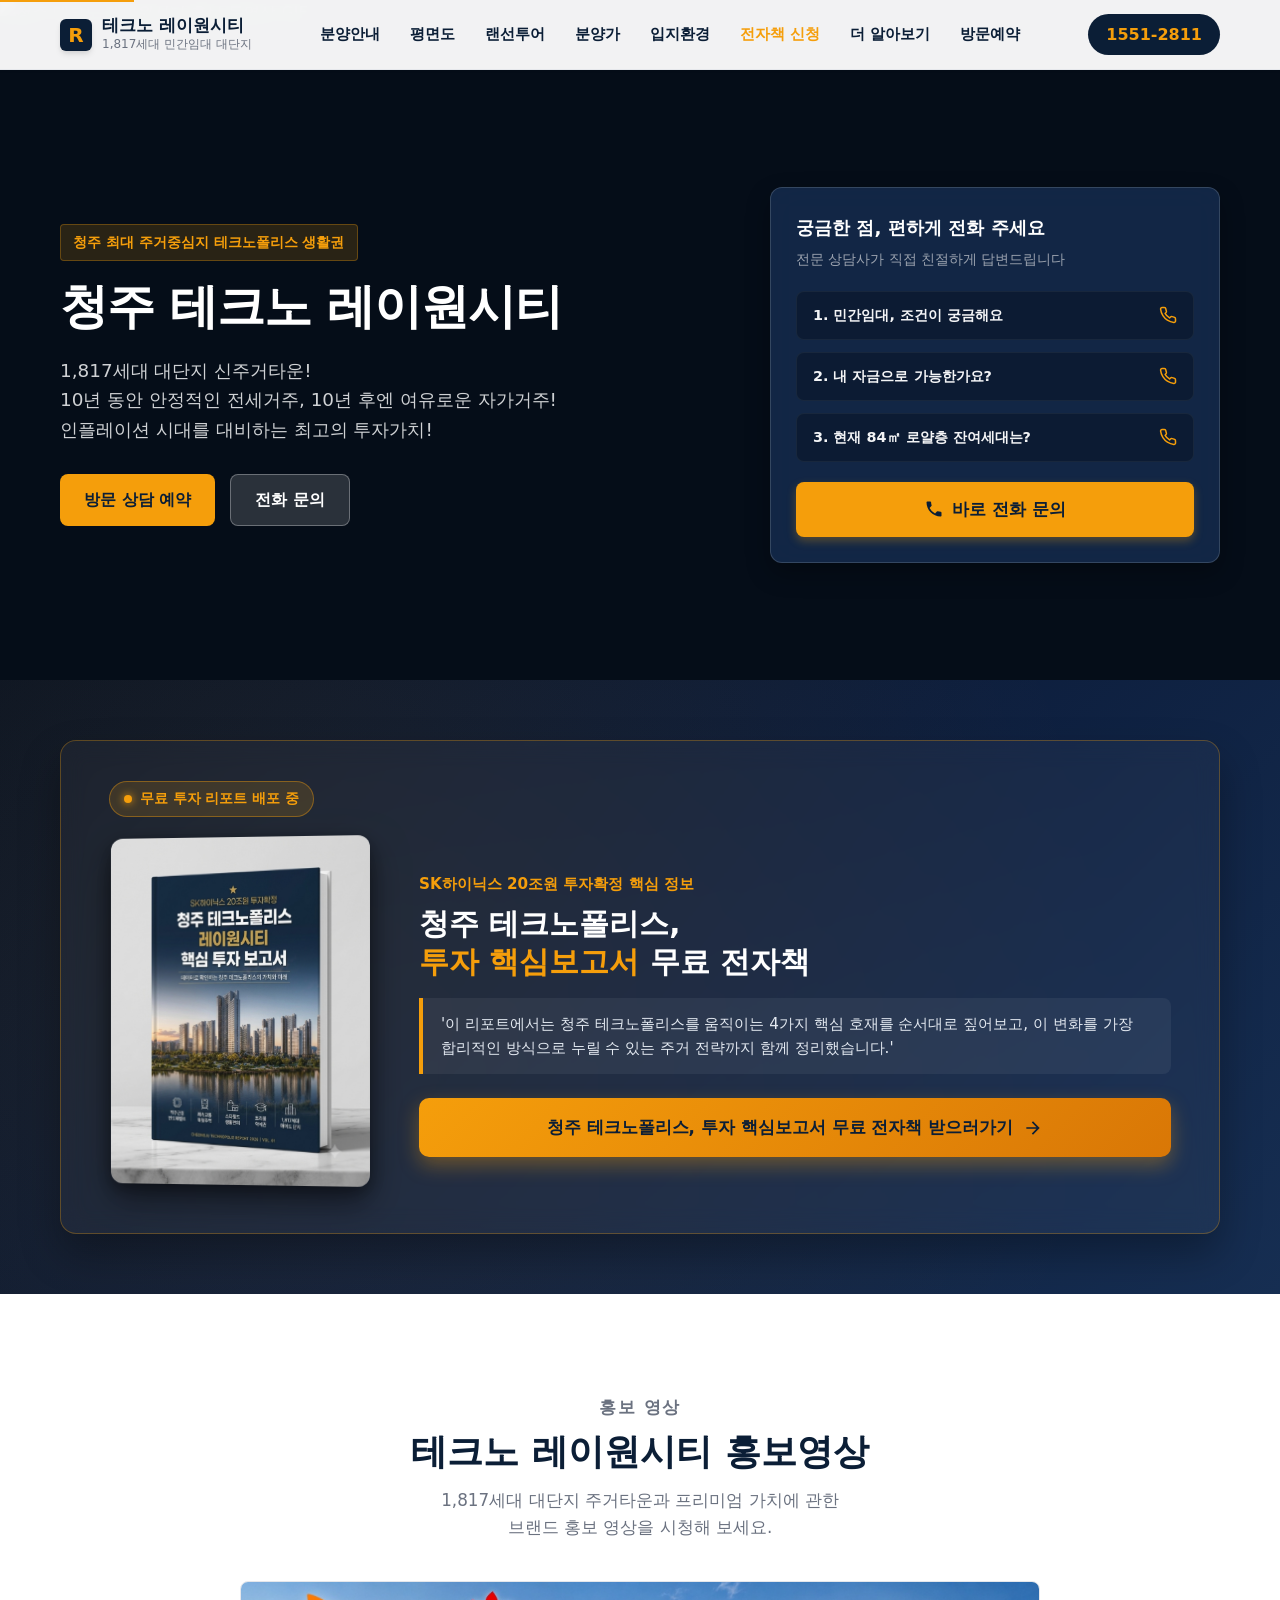
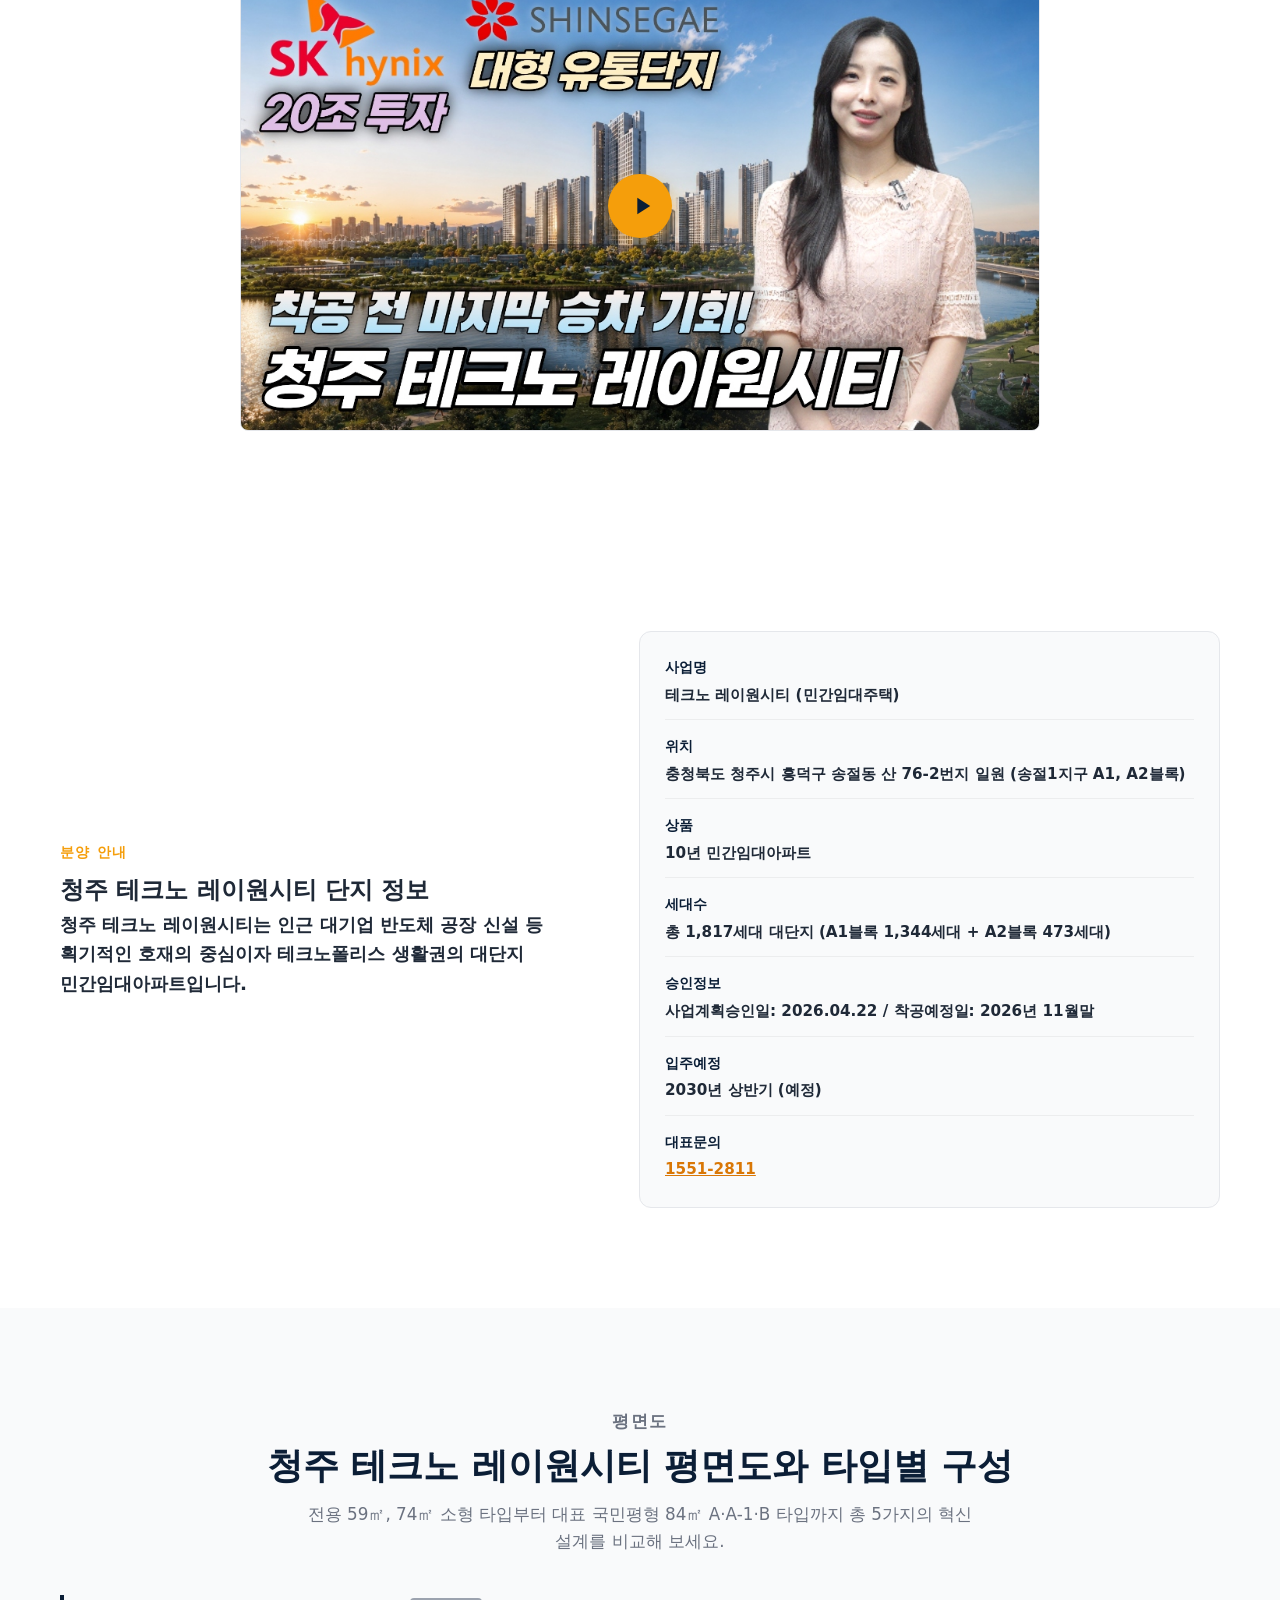
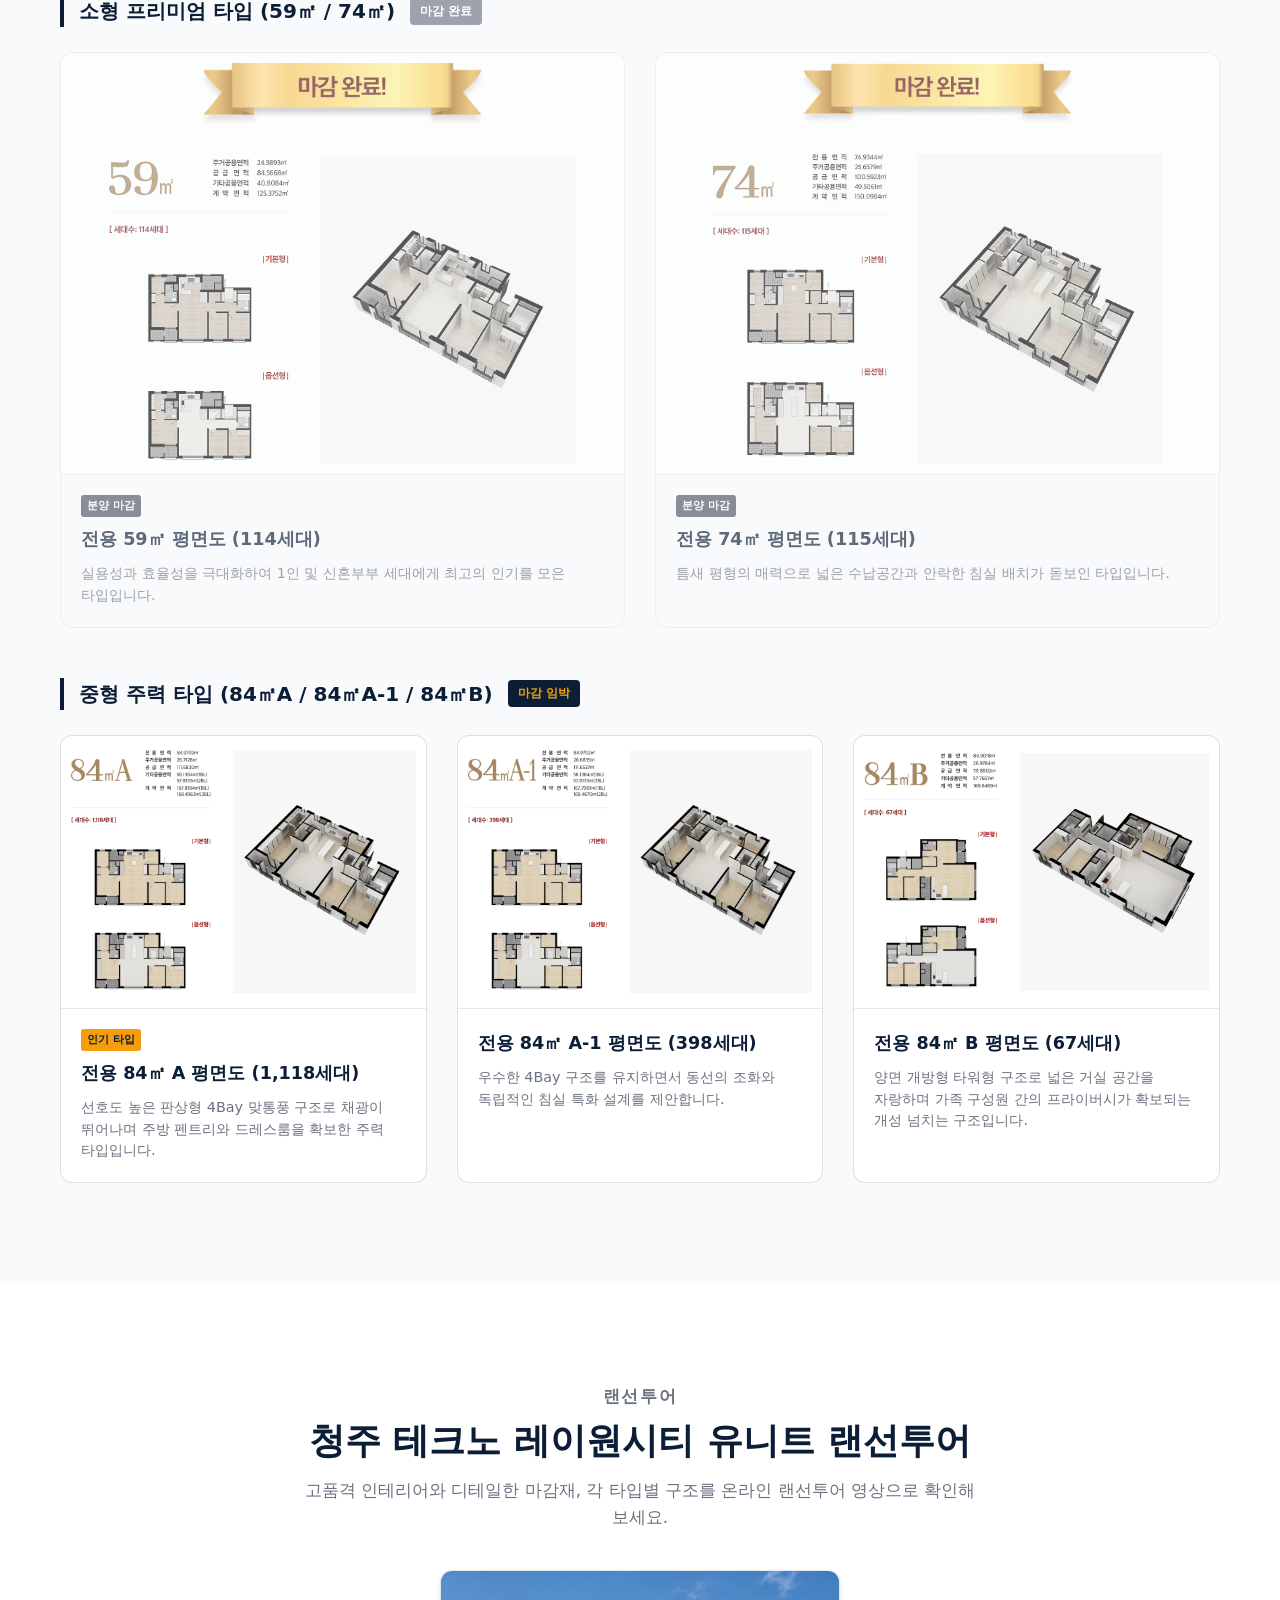
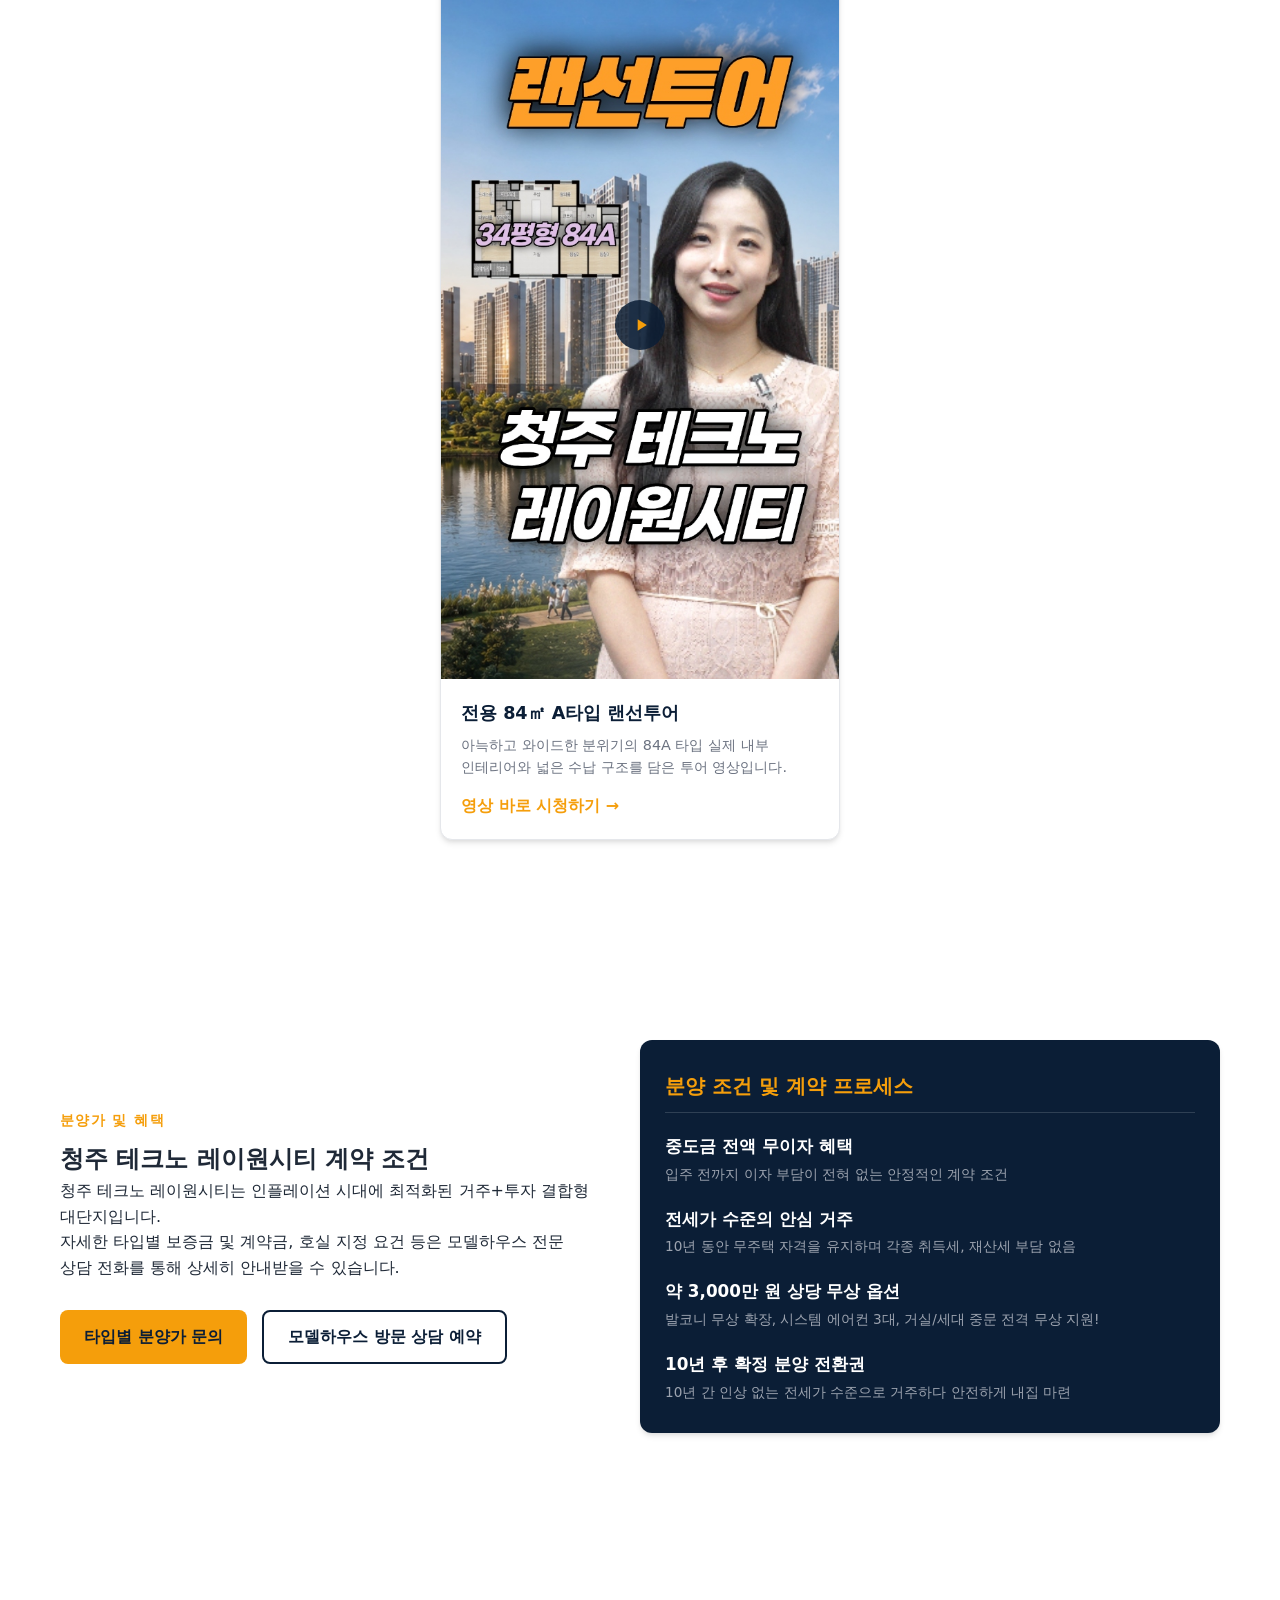
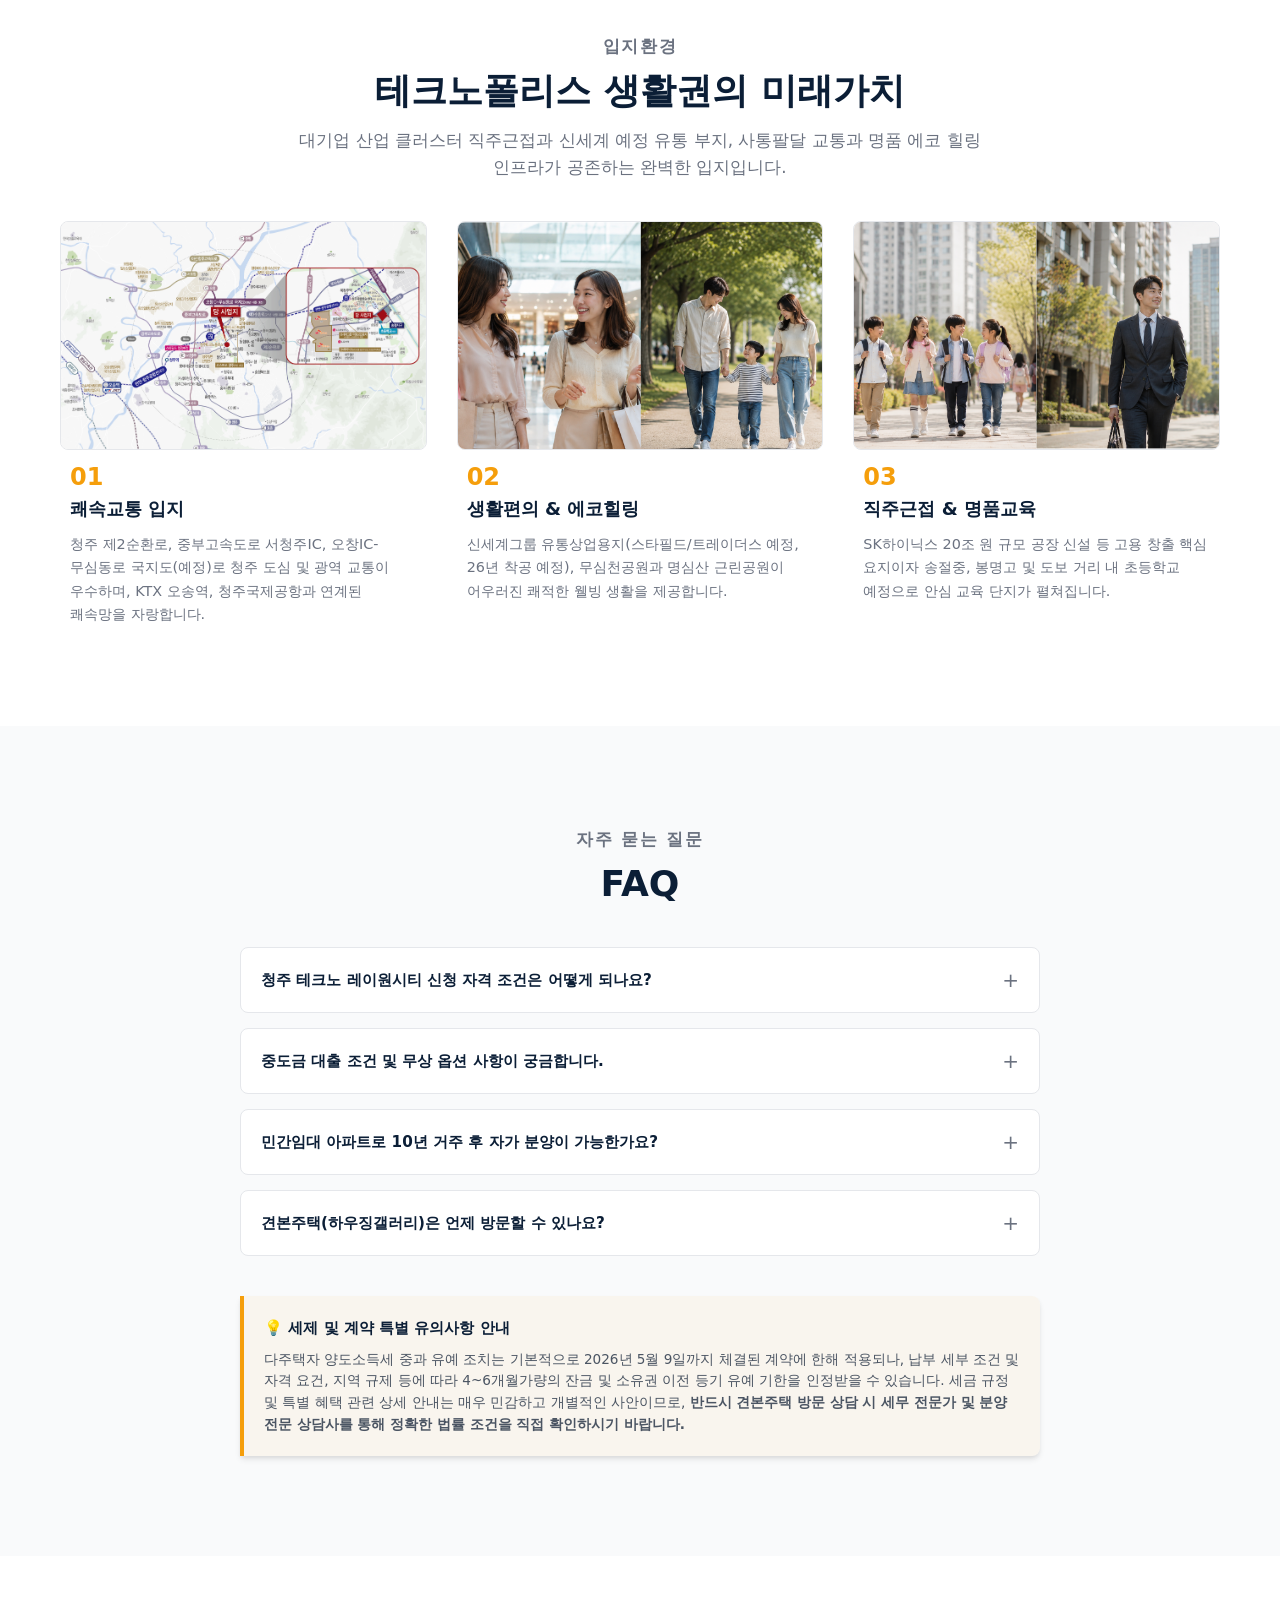
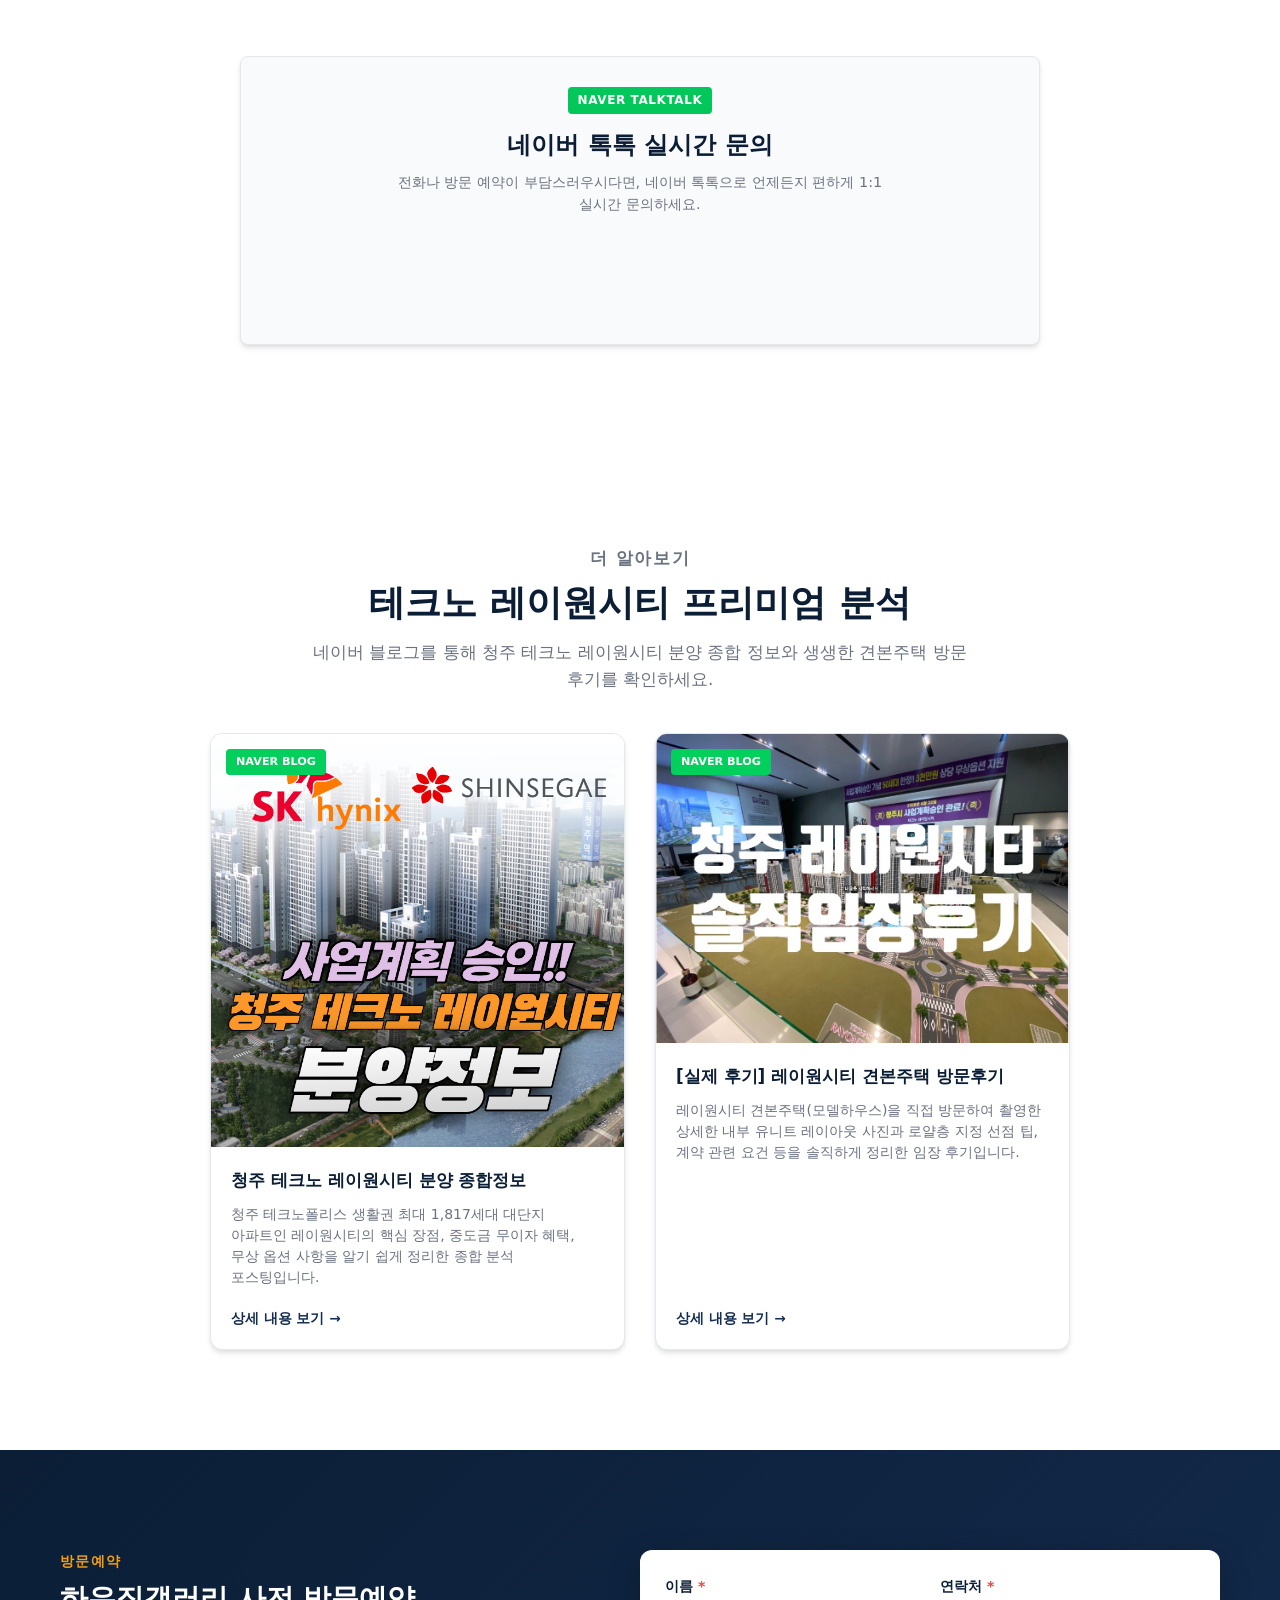
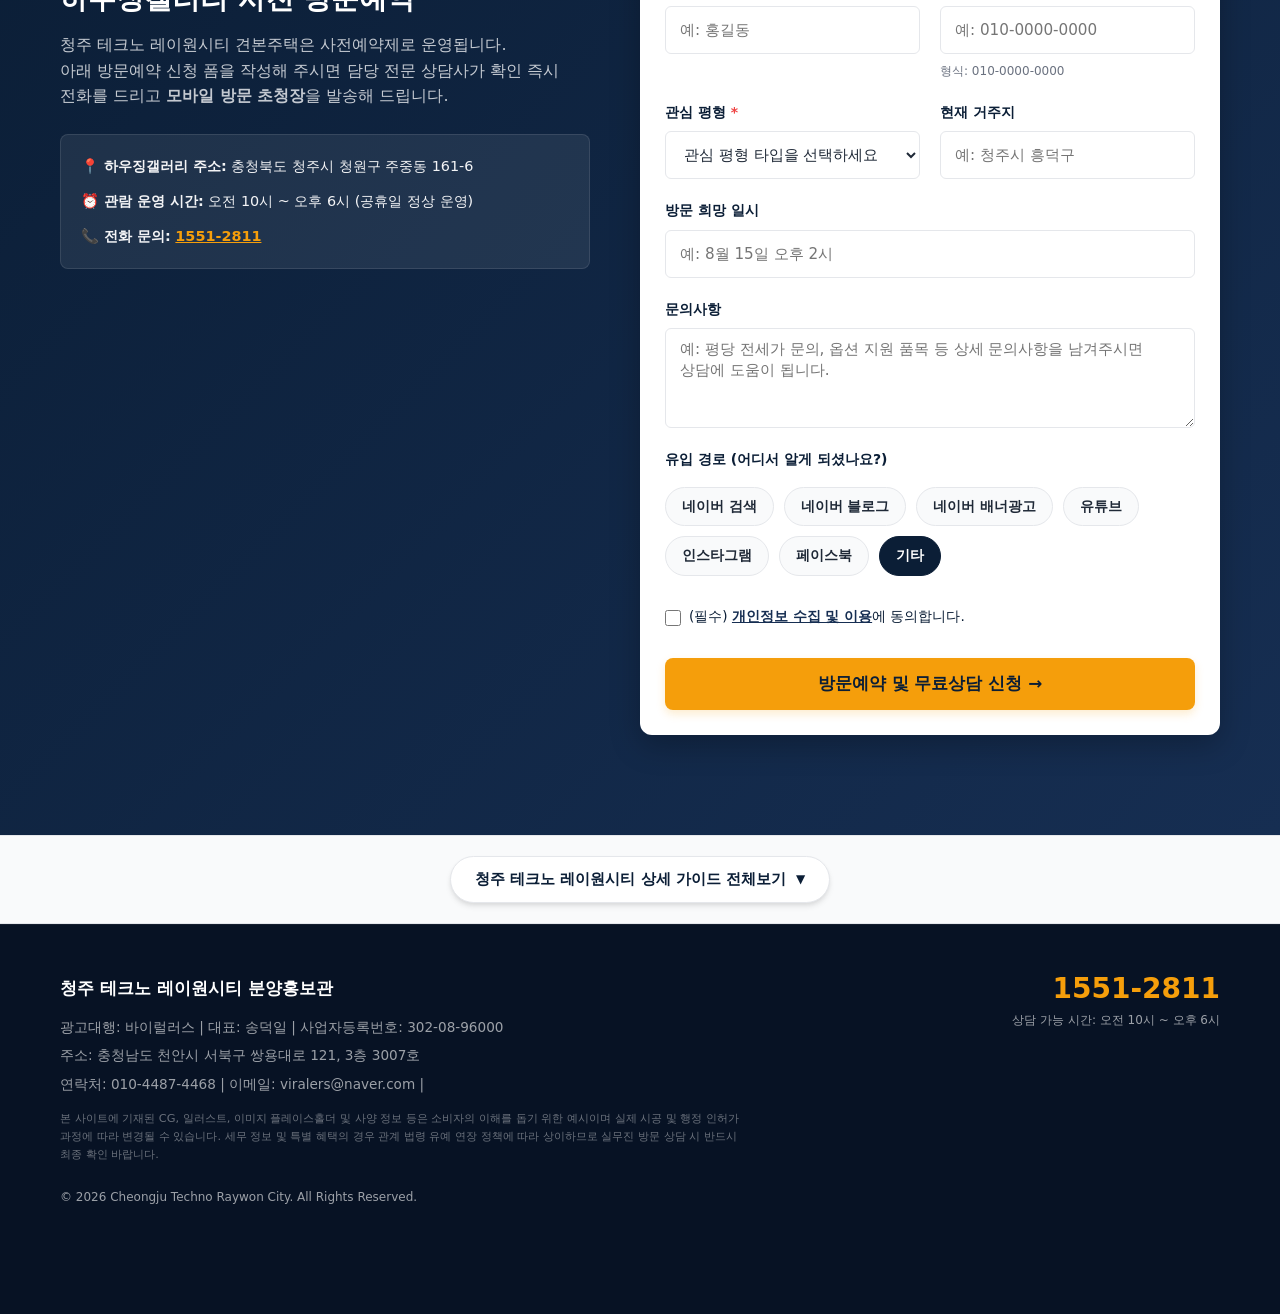
==== commit be91b167: "Update footer business information" ====
--- a/index.html
+++ b/index.html
@@ -16,12 +16,31 @@
   <meta name="viewport" content="width=device-width, initial-scale=1">
 
   <!-- Google tag (gtag.js) -->
-  <script async src="https://www.googletagmanager.com/gtag/js?id=G-4E55T22Z1M"></script>
+  <script async src="https://www.googletagmanager.com/gtag/js?id=AW-18319293462"></script>
   <script>
     window.dataLayer = window.dataLayer || [];
-    function gtag() { dataLayer.push(arguments); }
+    function gtag(){dataLayer.push(arguments);}
     gtag('js', new Date());
-    gtag('config', 'G-4E55T22Z1M');
+
+    gtag('config', 'AW-18319293462');
+  </script>
+  <!-- Google tag (gtag.js) event - delayed navigation helper -->
+  <script>
+    // Helper function to delay opening a URL until a gtag event is sent.
+    // Call it in response to an action that should navigate to a URL.
+    function gtagSendEvent(url) {
+      var callback = function () {
+        if (typeof url === 'string') {
+          window.location = url;
+        }
+      };
+      gtag('event', 'form_start', {
+        'event_callback': callback,
+        'event_timeout': 2000,
+        // <event_parameters>
+      });
+      return false;
+    }
   </script>
 
   <meta name="format-detection" content="telephone=no">
@@ -815,7 +834,7 @@
     <div class="container footer-container">
       <div class="footer-info">
         <strong>청주 테크노 레이원시티 분양홍보관</strong>
-        <p>상호: 분양광고 대행사 분양천국 | 대표: 송덕일 | 사업자등록번호: 168-61-00947</p>
+        <p>광고대행: 바이럴러스 | 대표: 송덕일 | 사업자등록번호: 302-08-96000</p>
         <p>주소: 충청남도 천안시 서북구 쌍용대로 121, 3층 3007호</p>
         <p>연락처: 010-4487-4468 | 이메일: viralers@naver.com |</p>
         <small>
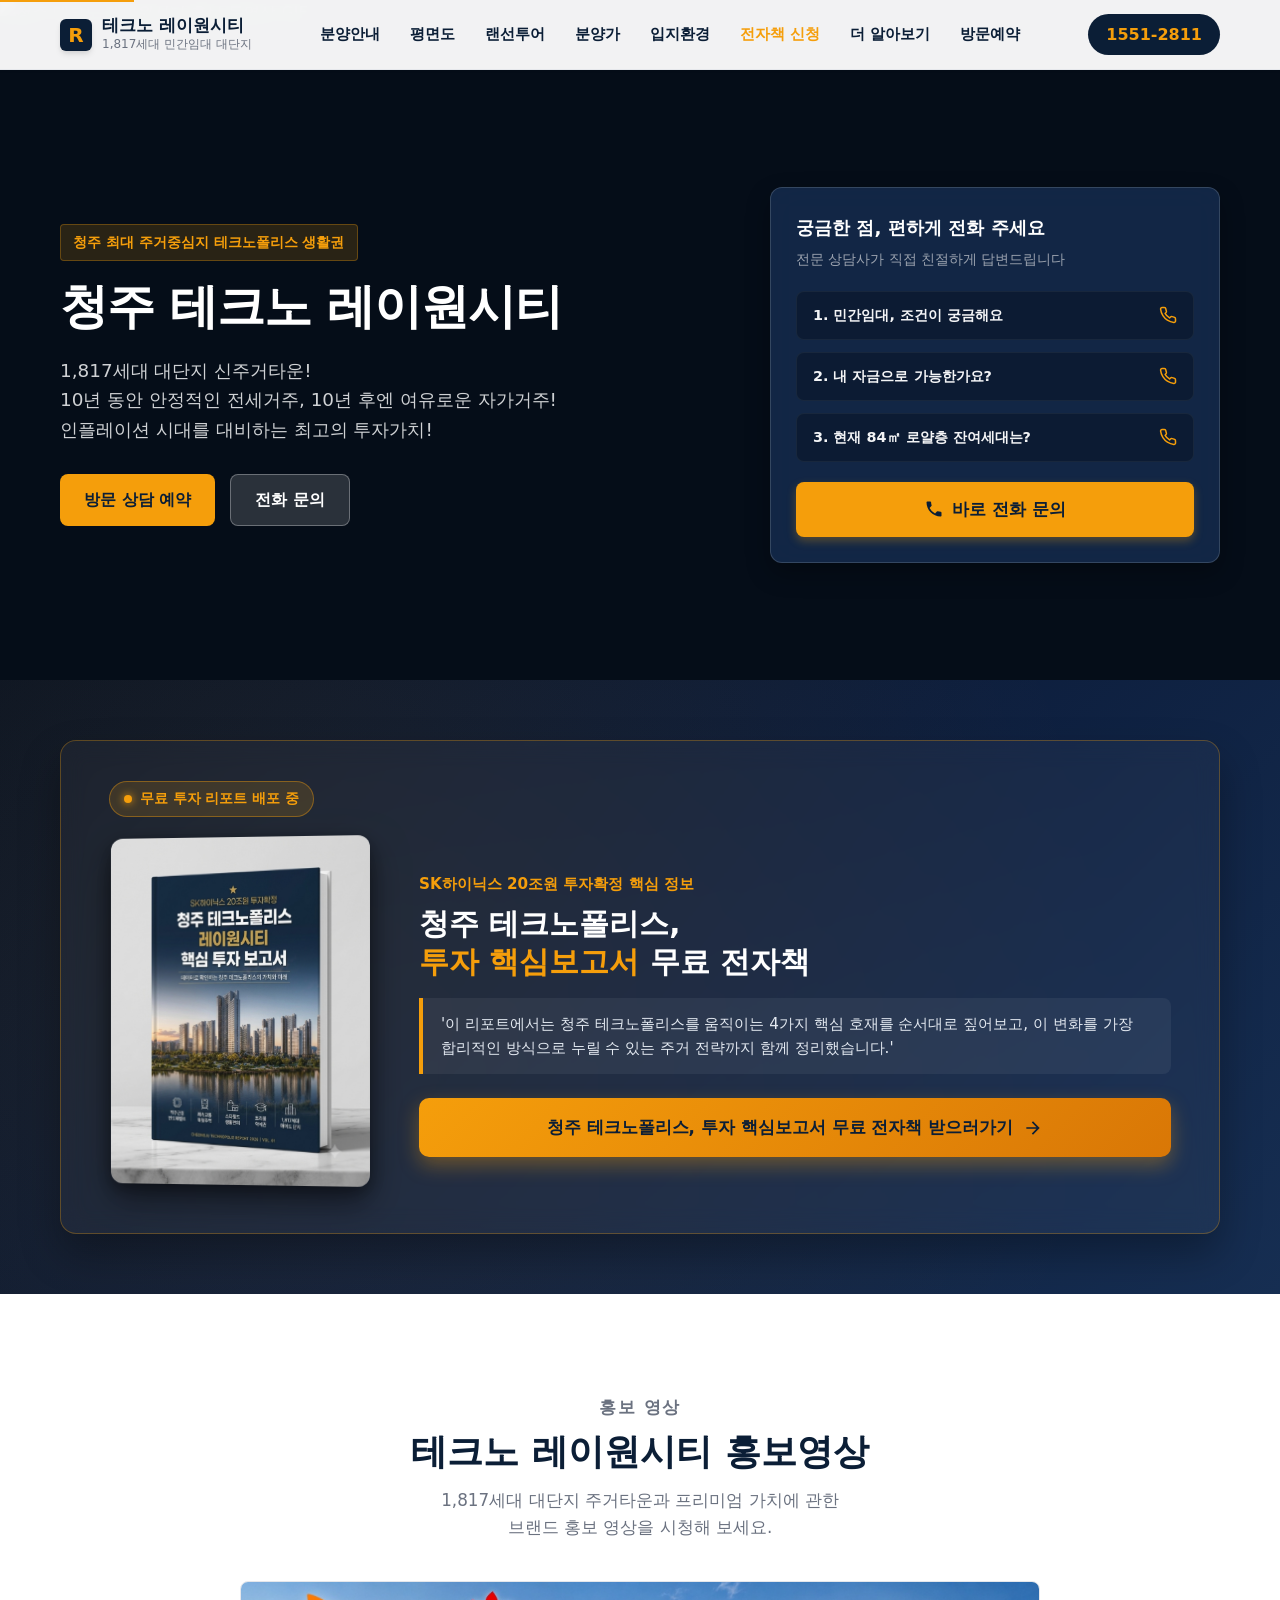
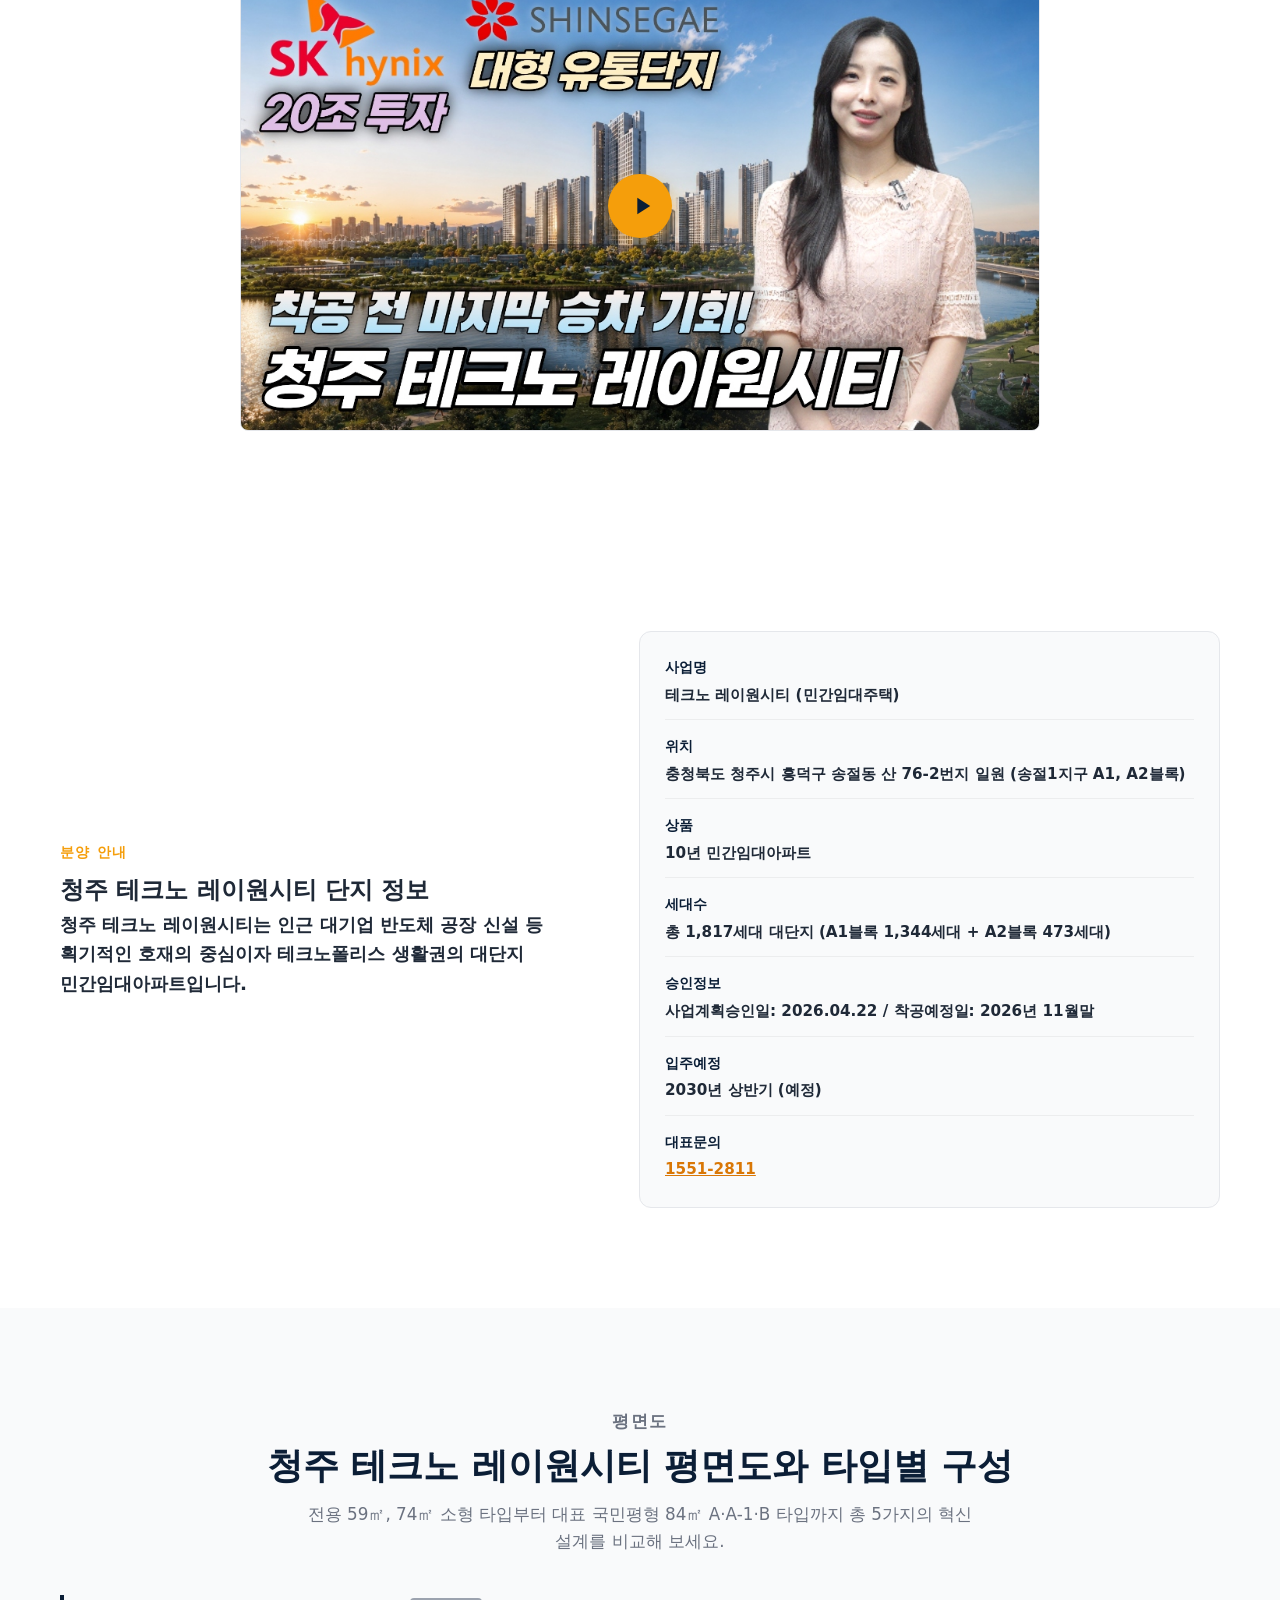
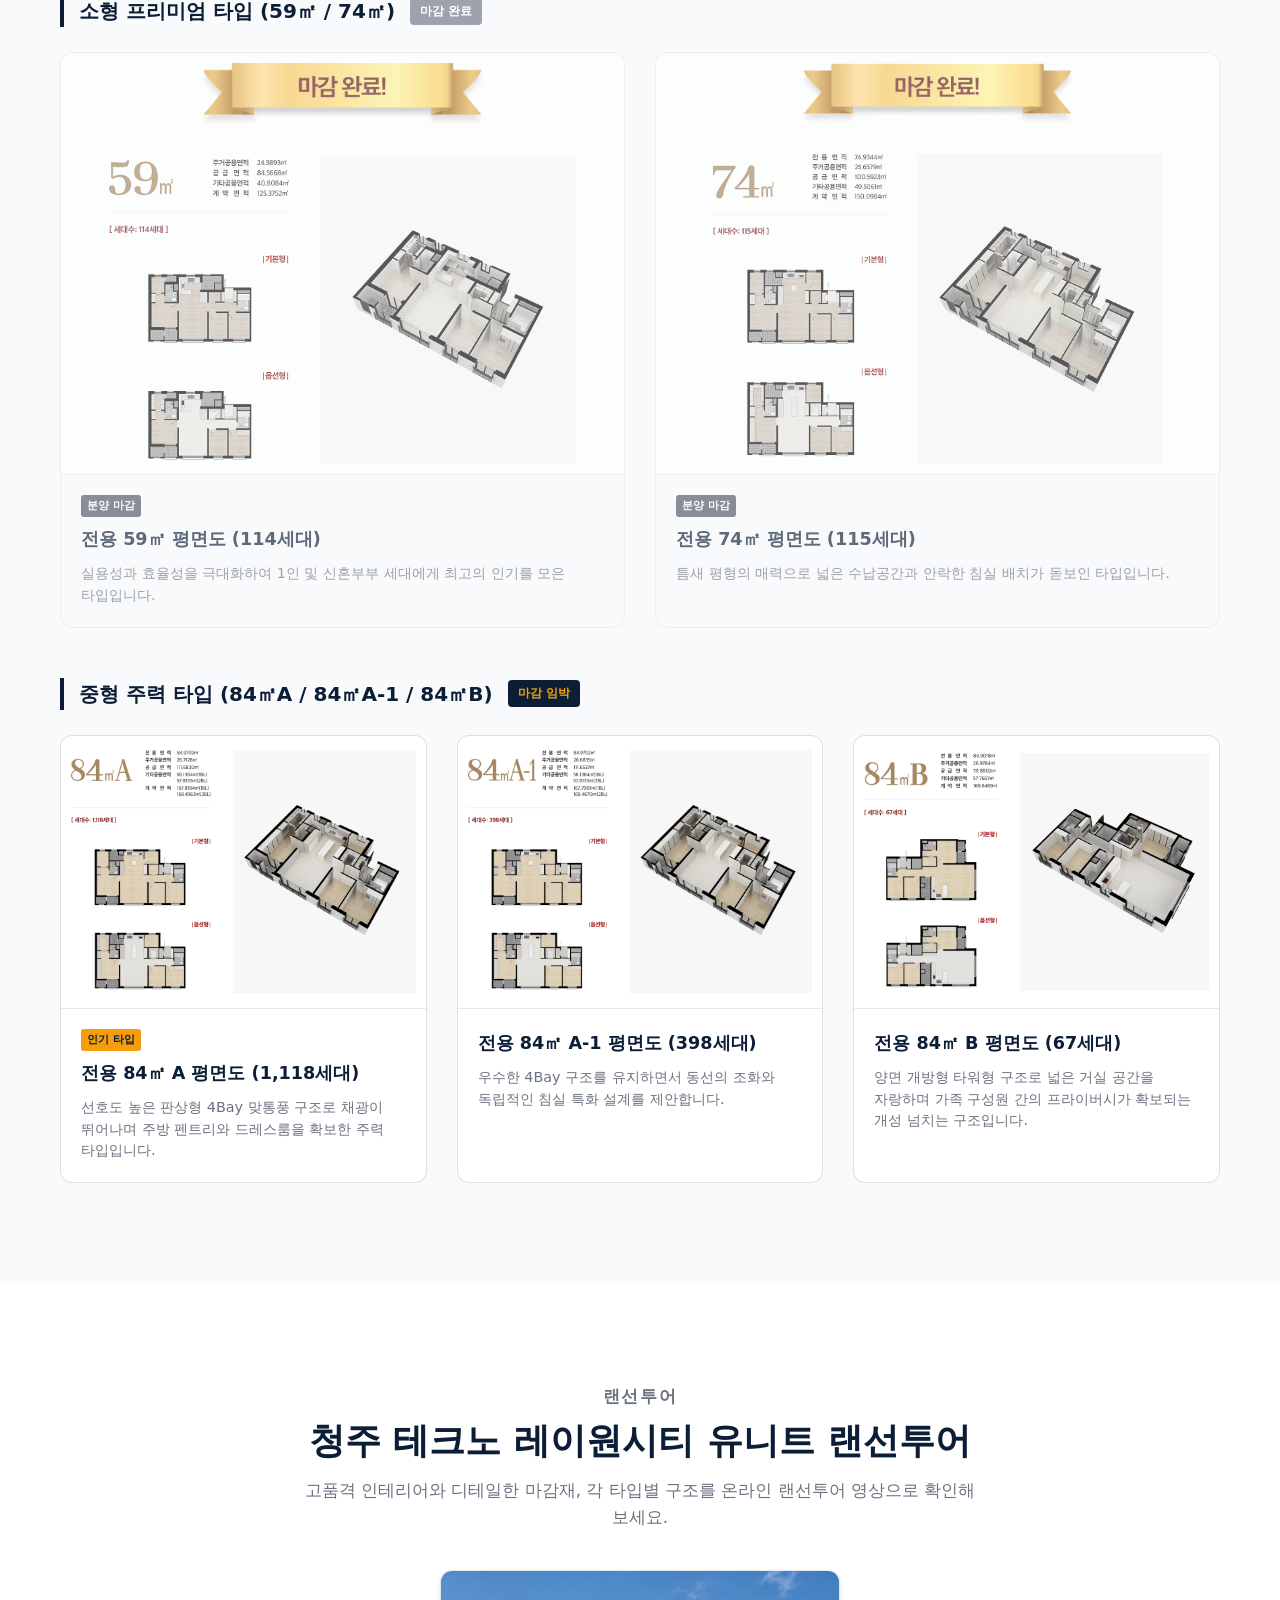
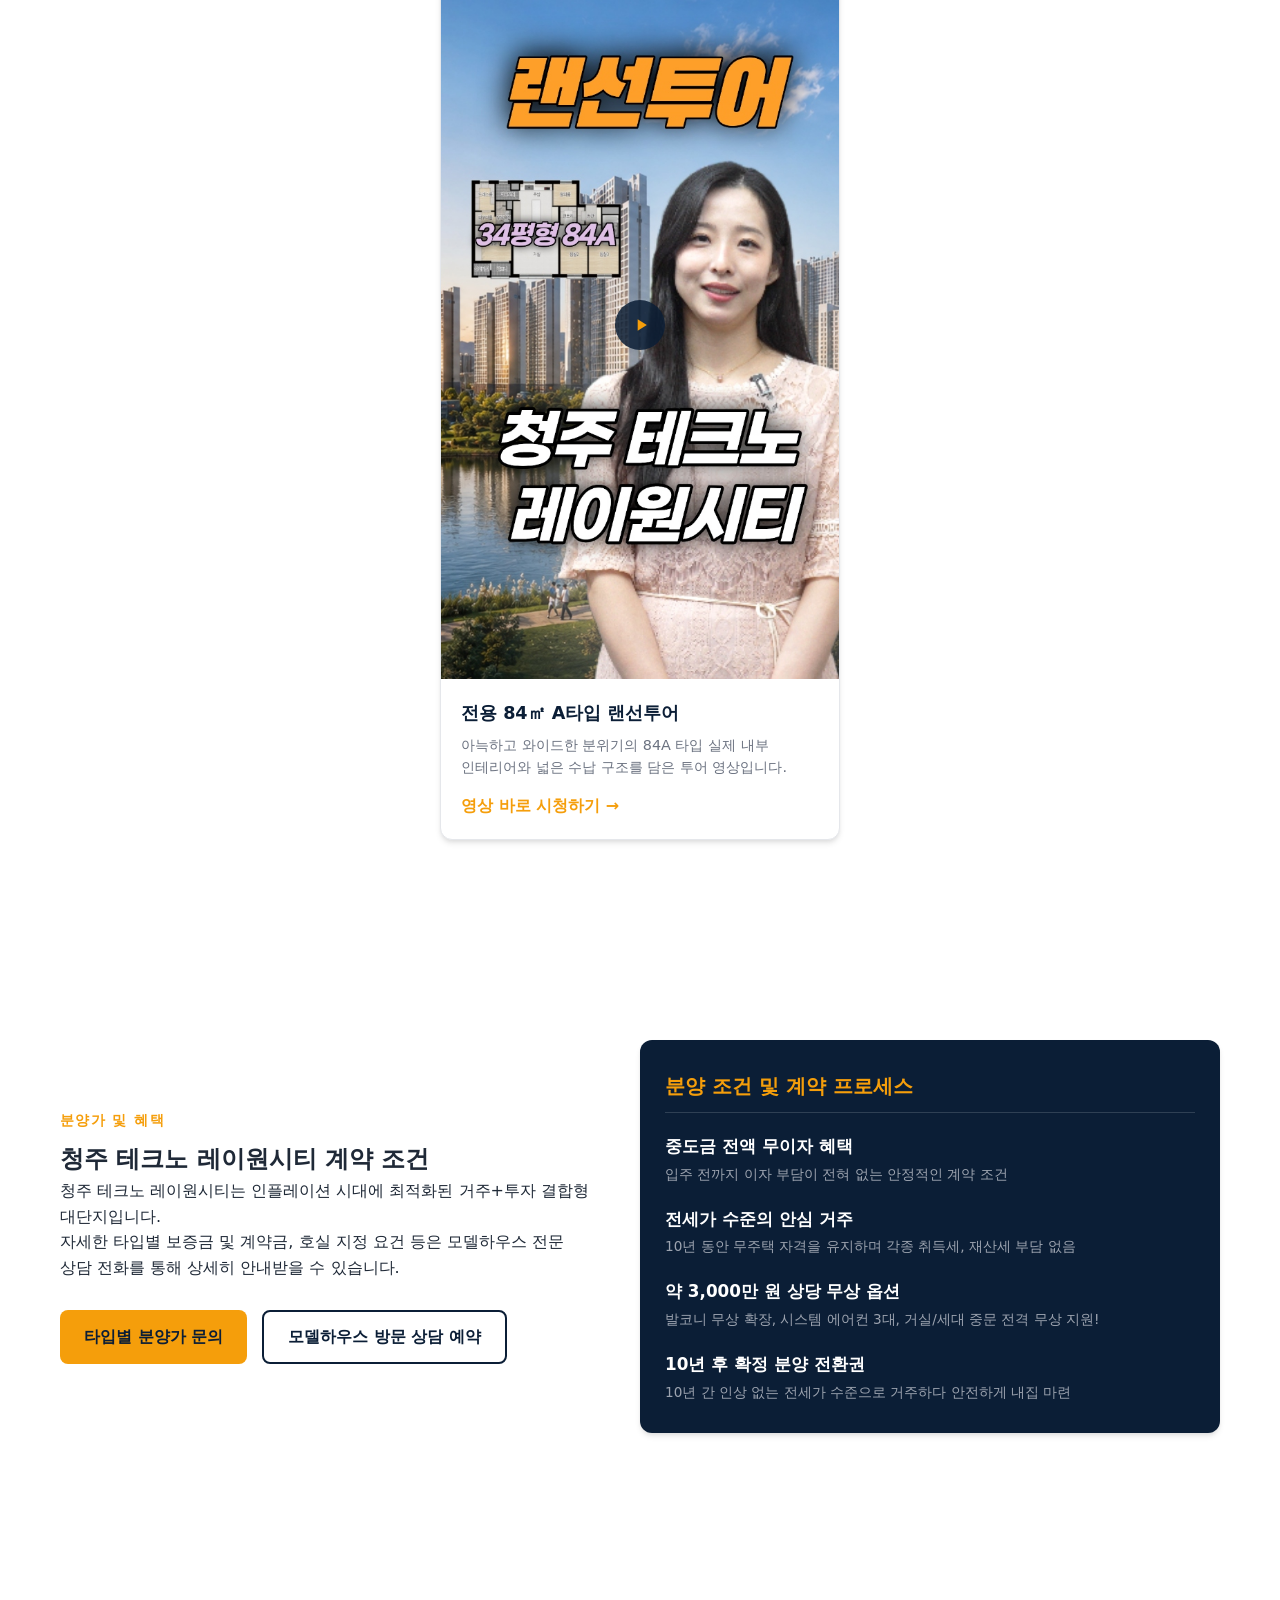
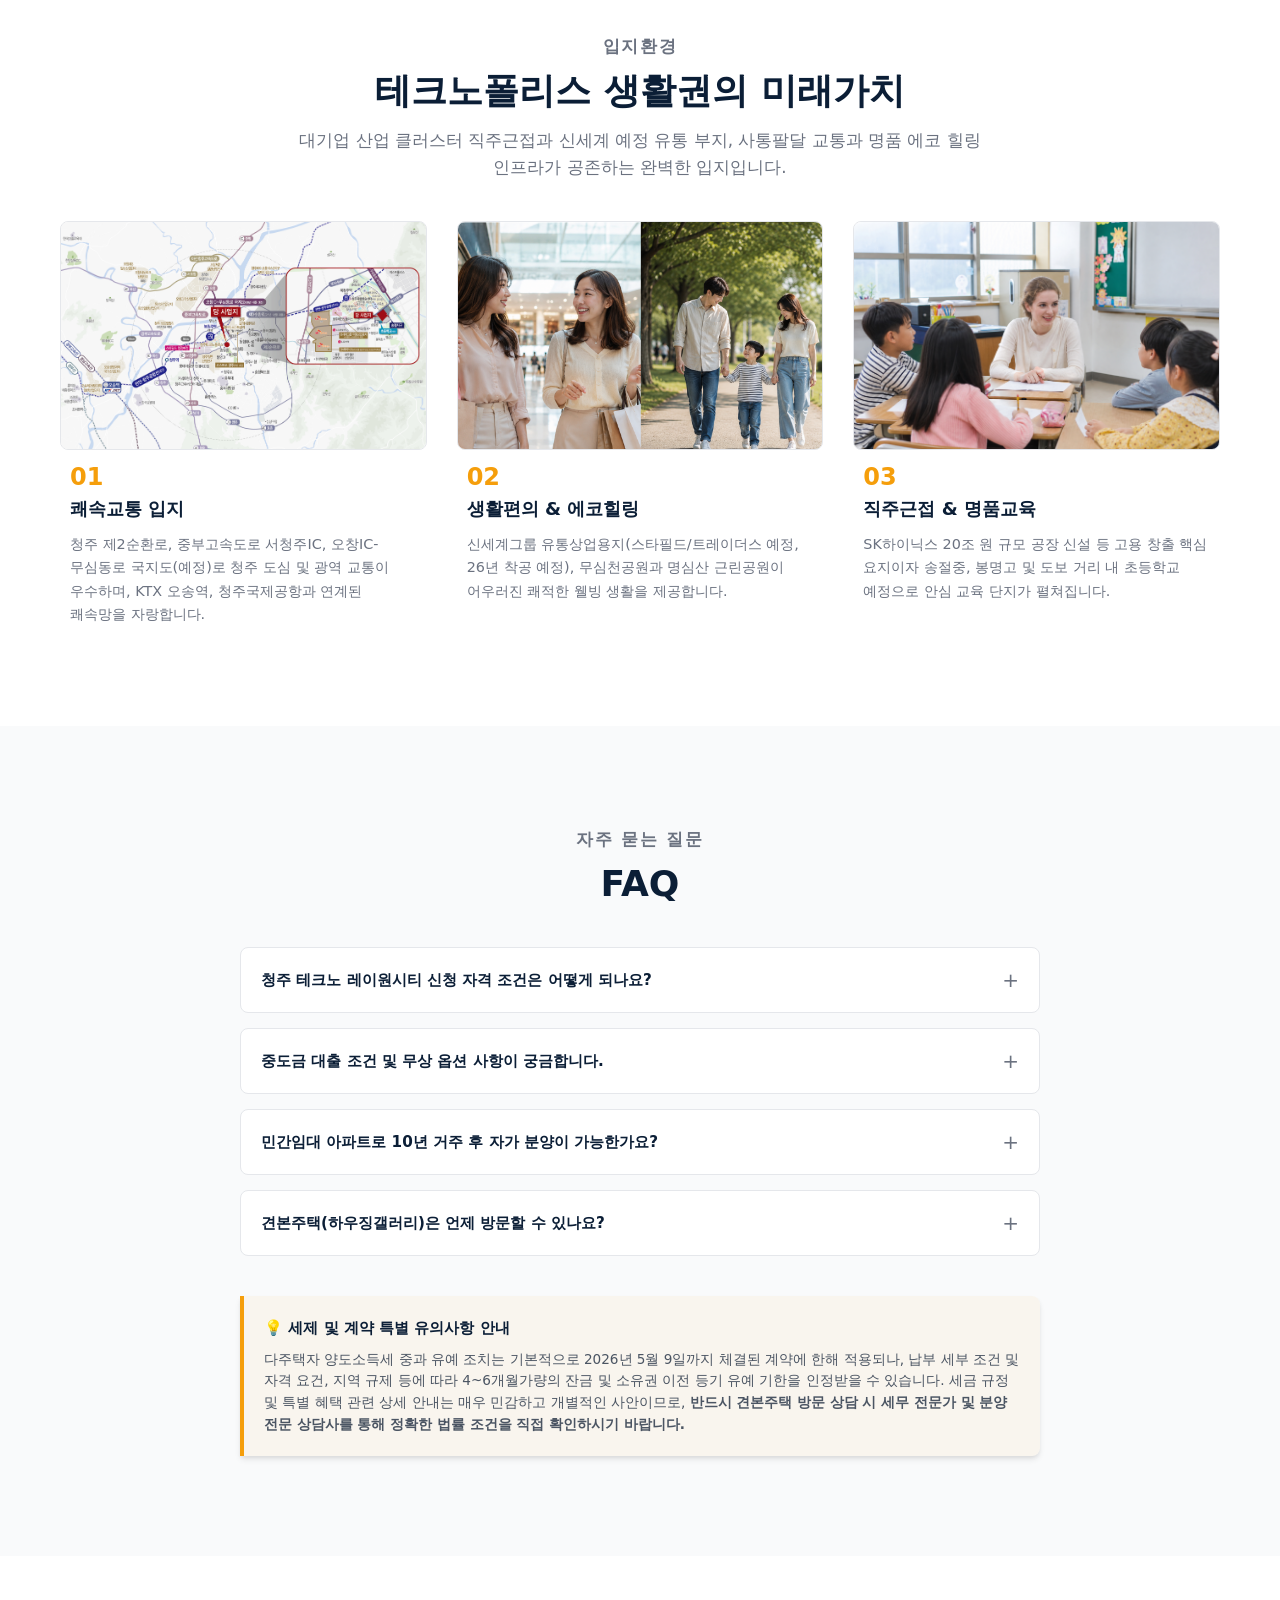
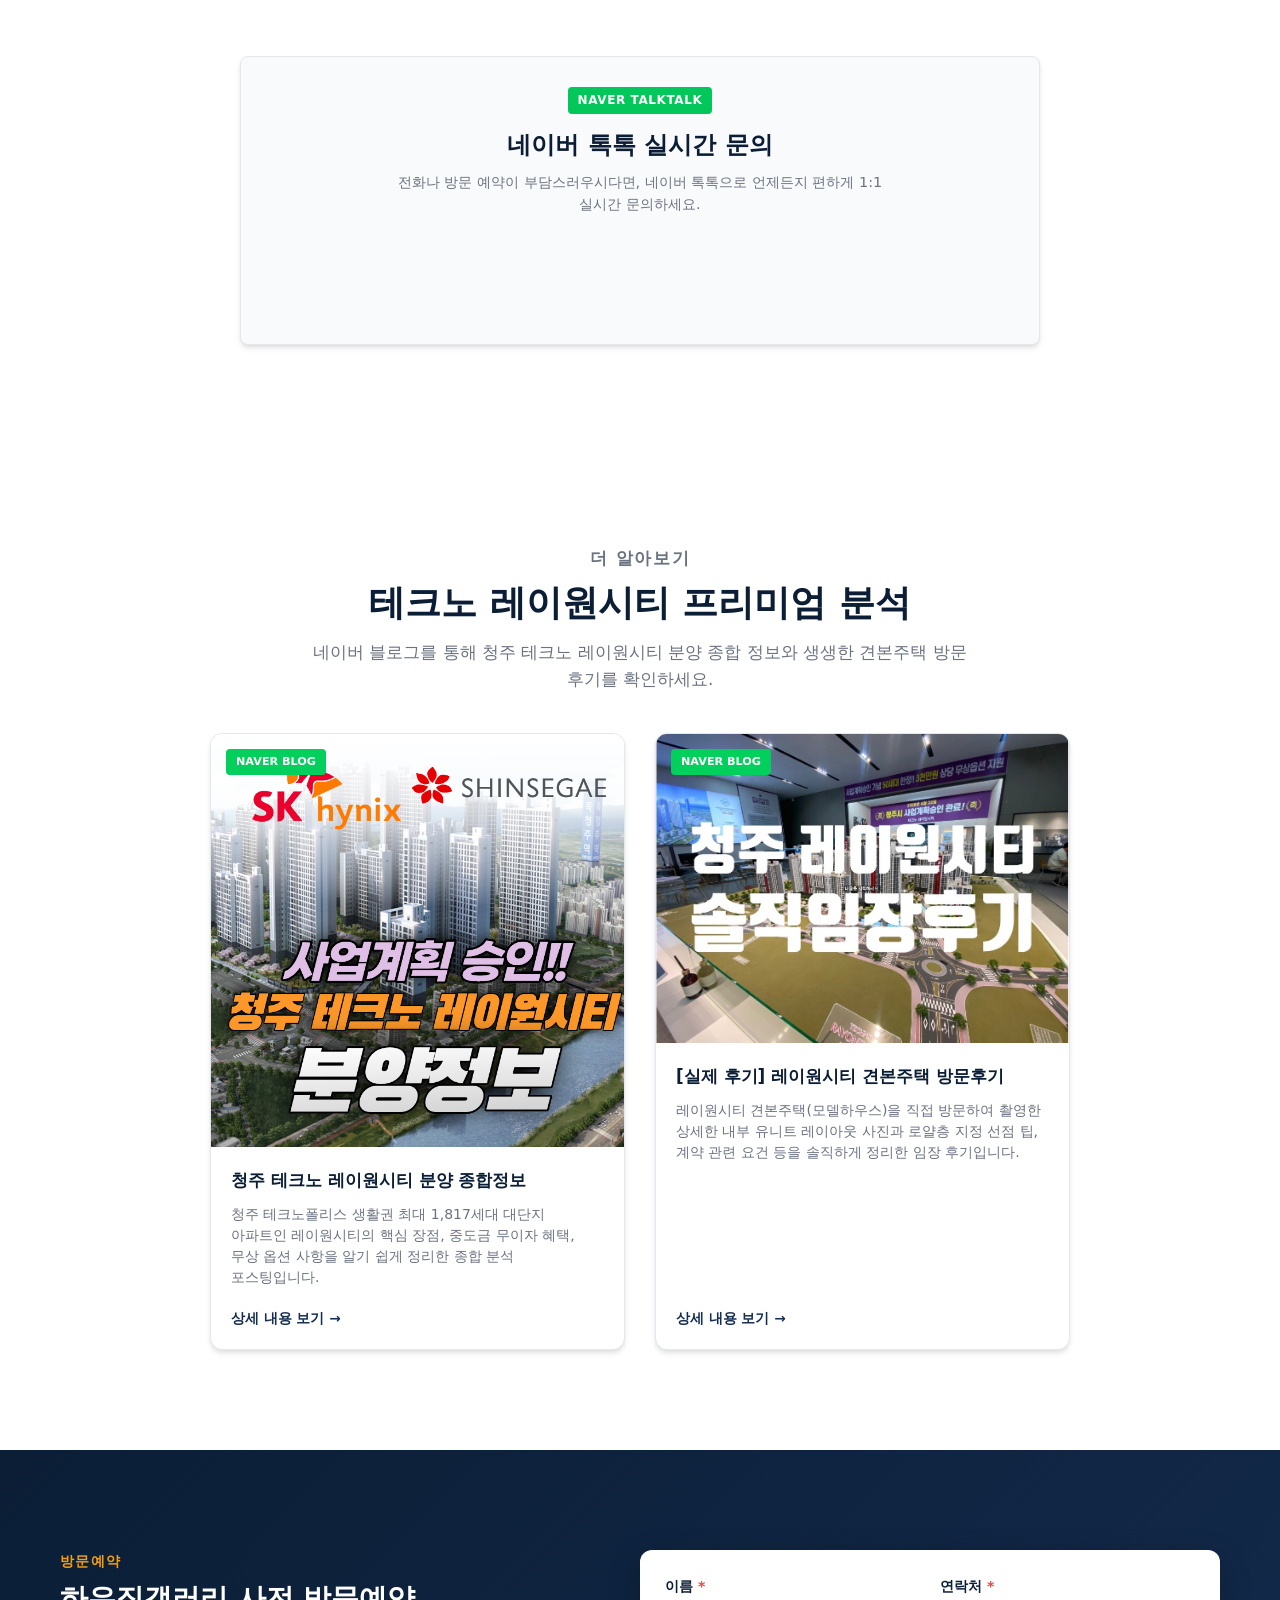
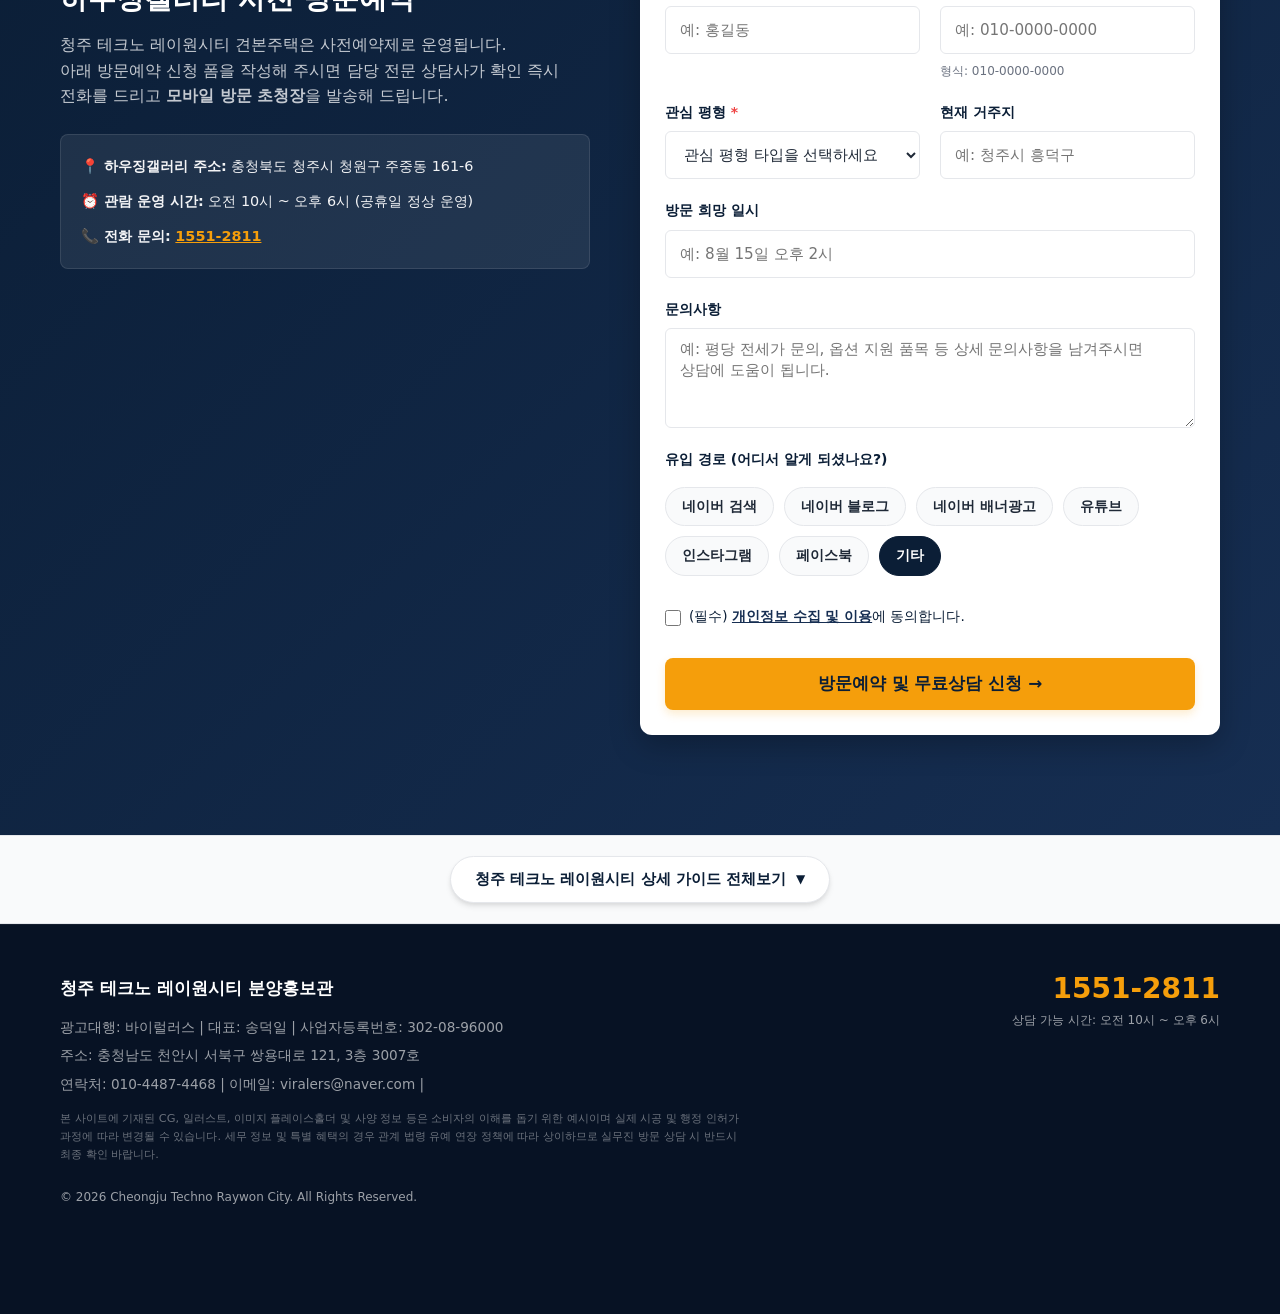
==== commit 41bb9ed3: "Fix missing landing page images" ====
--- a/index.html
+++ b/index.html
@@ -142,7 +142,7 @@
   <!-- 네이버/구글 검색엔진 썸네일 수집용 대표 이미지 (디자인에 영향 없음) -->
   <div
     style="position: absolute; width: 1px; height: 1px; padding: 0; margin: -1px; overflow: hidden; clip: rect(0, 0, 0, 0); white-space: nowrap; border: 0;">
-    <img src="images/hero.jpg" alt="청주 테크노 레이원시티 조감도">
+    <img src="img/location.avif" alt="청주 테크노 레이원시티 조감도">
   </div>
 
   <a class="skip-link" href="#content">본문 바로가기</a>
@@ -379,7 +379,7 @@
           <div class="plan-grid grid-2">
             <article class="plan-card text-muted">
               <div class="image-slot">
-                <img src="img/59마감.avif" alt="청주 테크노 레이원시티 59㎡ 평면도 (마감)" loading="lazy">
+                <img src="img/plan-59-closed.avif" alt="청주 테크노 레이원시티 59㎡ 평면도 (마감)" loading="lazy">
               </div>
               <div class="card-body">
                 <span class="soldout-tag">분양 마감</span>
@@ -389,7 +389,7 @@
             </article>
             <article class="plan-card text-muted">
               <div class="image-slot">
-                <img src="img/74마감.avif" alt="청주 테크노 레이원시티 74㎡ 평면도 (마감)" loading="lazy">
+                <img src="img/plan-74-closed.avif" alt="청주 테크노 레이원시티 74㎡ 평면도 (마감)" loading="lazy">
               </div>
               <div class="card-body">
                 <span class="soldout-tag">분양 마감</span>
@@ -533,7 +533,7 @@
           </article>
           <article>
             <div class="location-image-slot">
-              <img src="img/생활편의에코힐링.png" alt="청주 테크노 레이원시티 생활 인프라 및 에코힐링 지도" loading="lazy">
+              <img src="img/eco-healing.png" alt="청주 테크노 레이원시티 생활 인프라 및 에코힐링 지도" loading="lazy">
             </div>
             <div class="location-info">
               <span class="num">02</span>
@@ -543,7 +543,7 @@
           </article>
           <article>
             <div class="location-image-slot">
-              <img src="img/직주근접.png" alt="청주 테크노 레이원시티 직주근접 및 명품교육 입지 지도" loading="lazy">
+              <img src="img/job-education.png" alt="청주 테크노 레이원시티 직주근접 및 명품교육 입지 지도" loading="lazy">
             </div>
             <div class="location-info">
               <span class="num">03</span>
@@ -925,4 +925,4 @@
   <script src="script.js"></script>
 </body>
 
-</html>+</html>
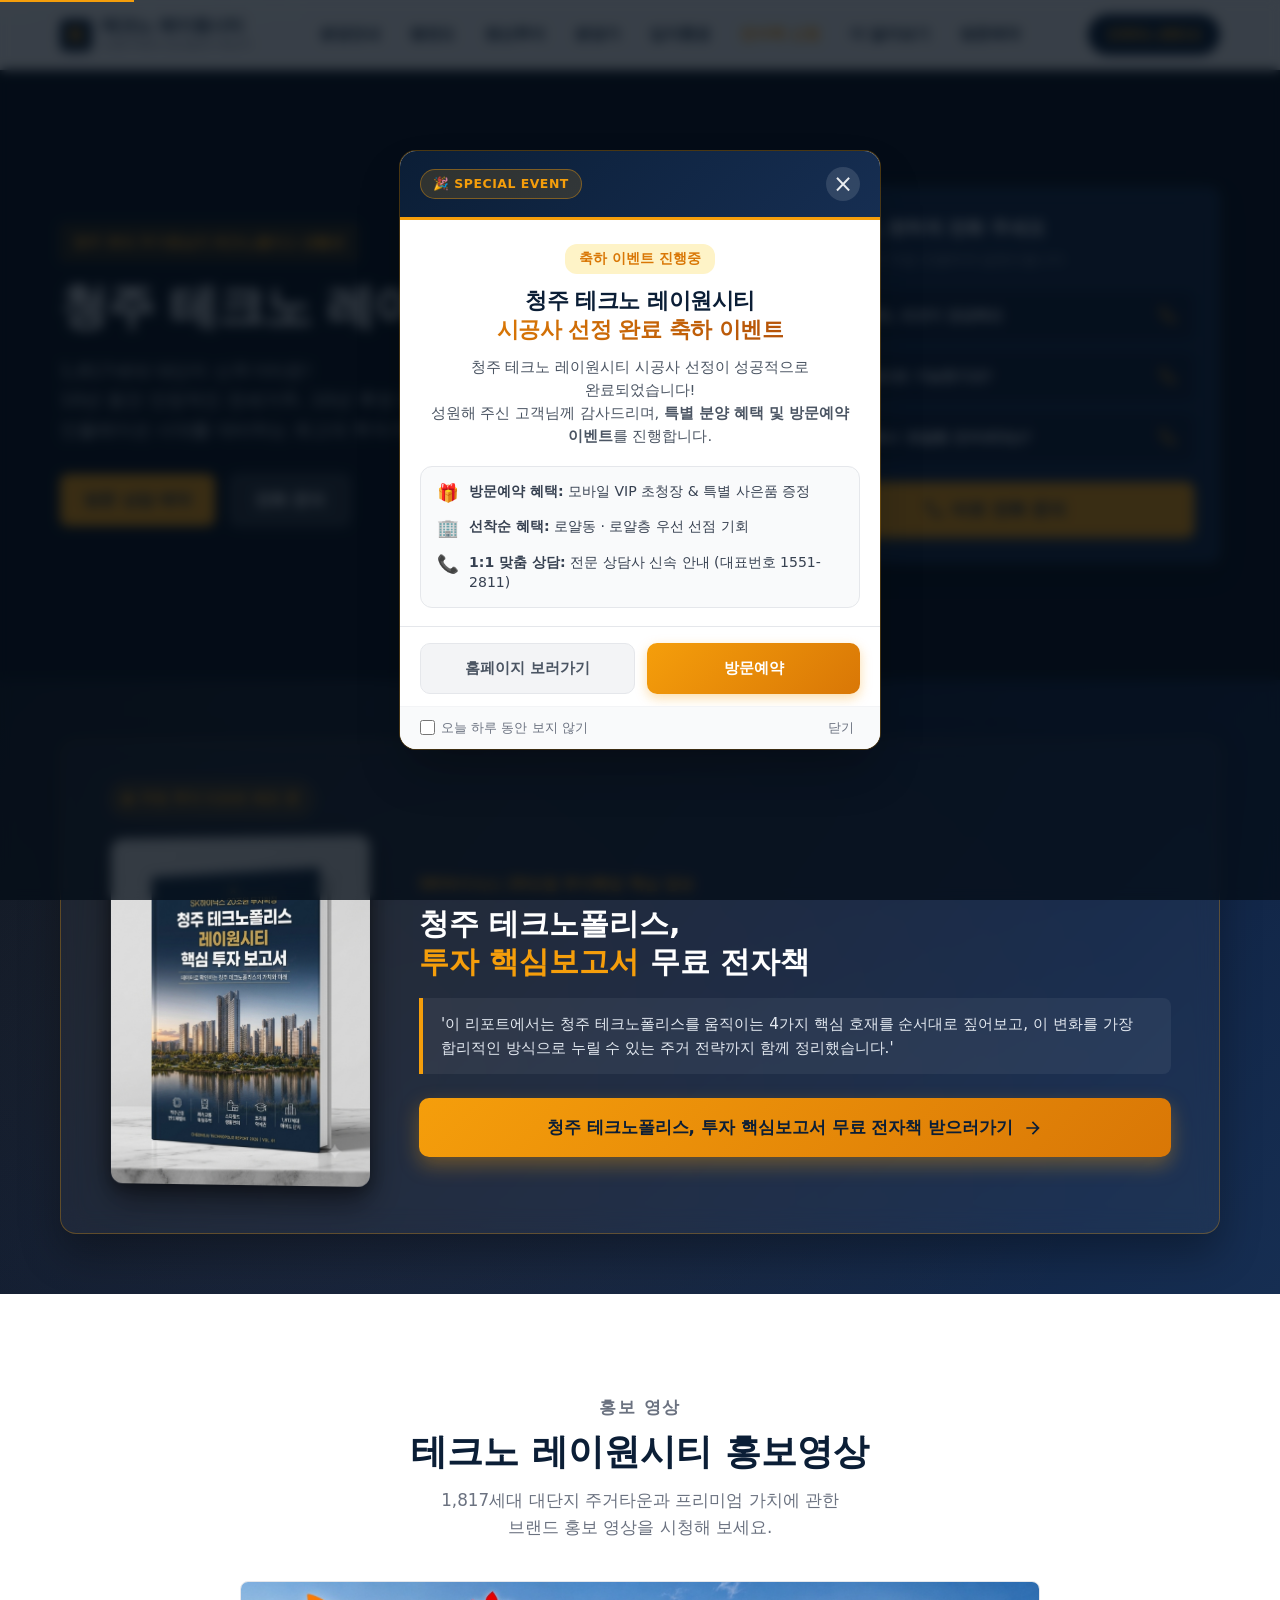
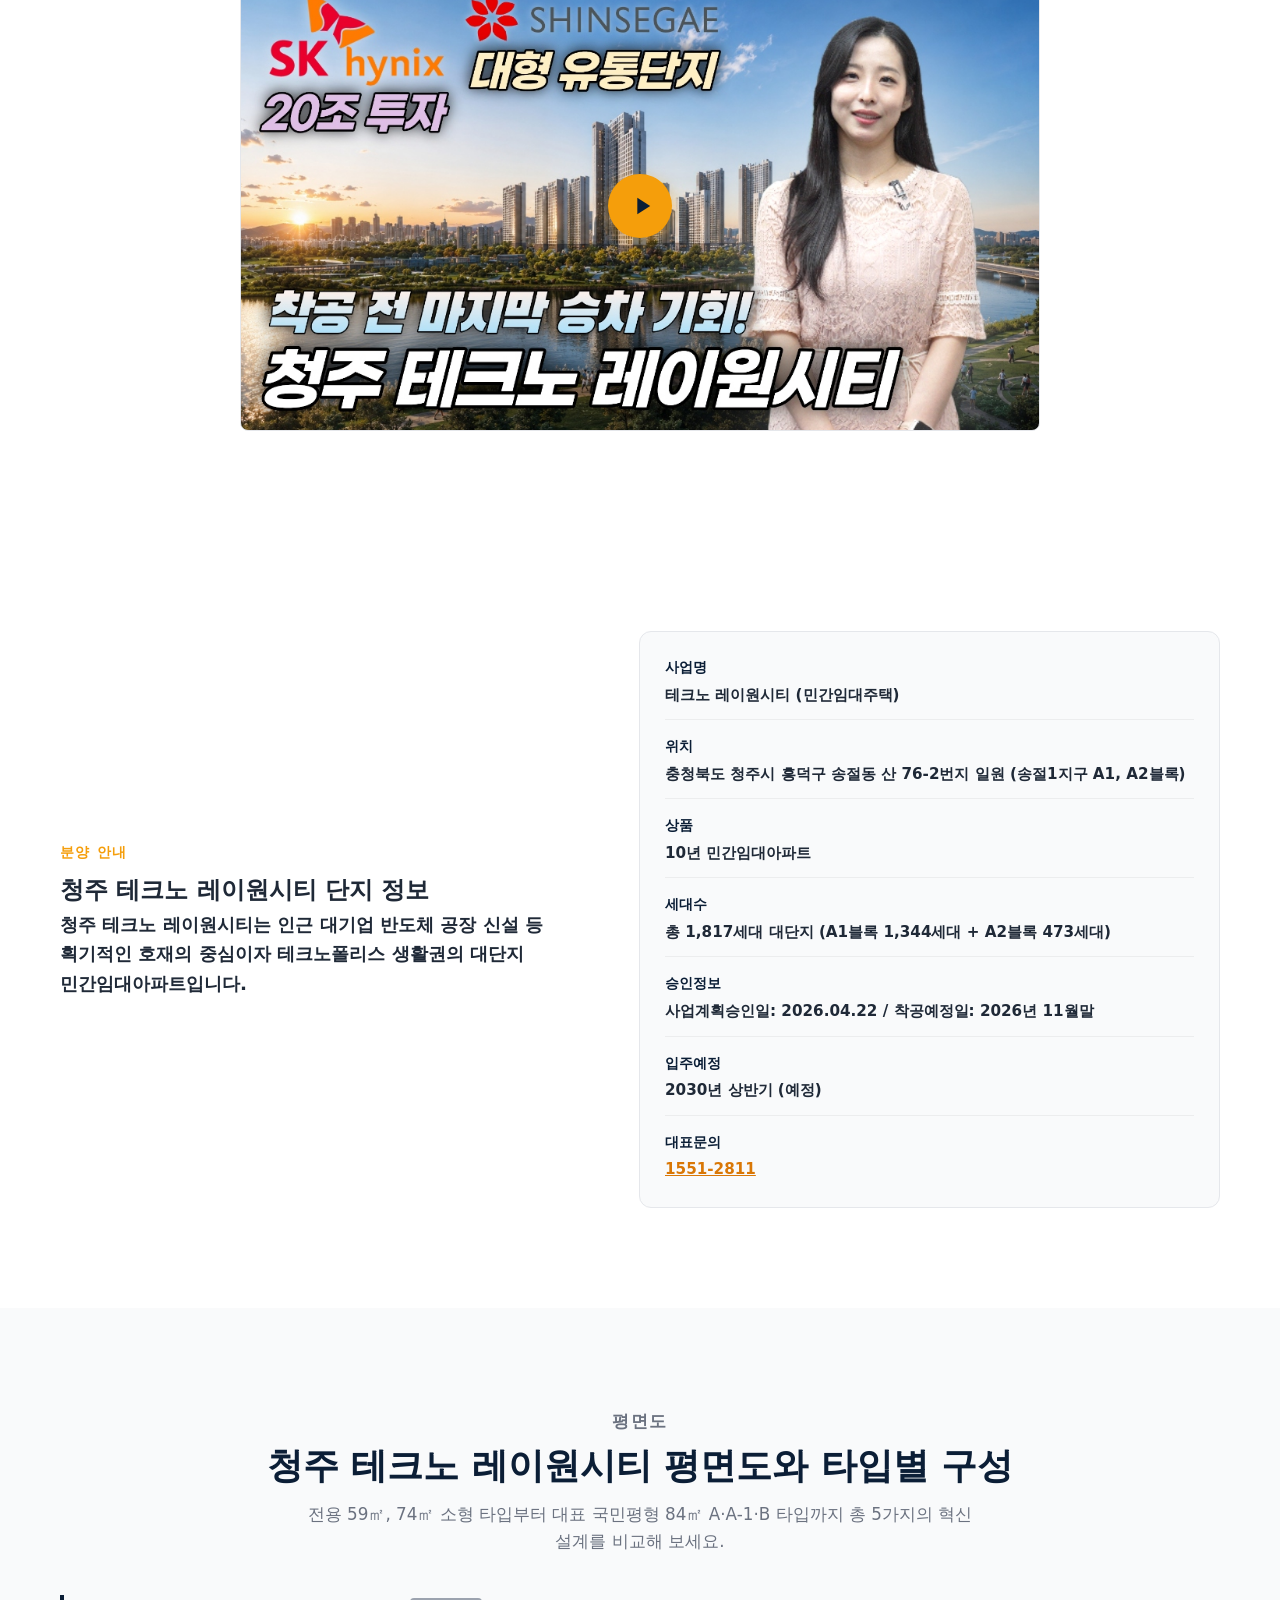
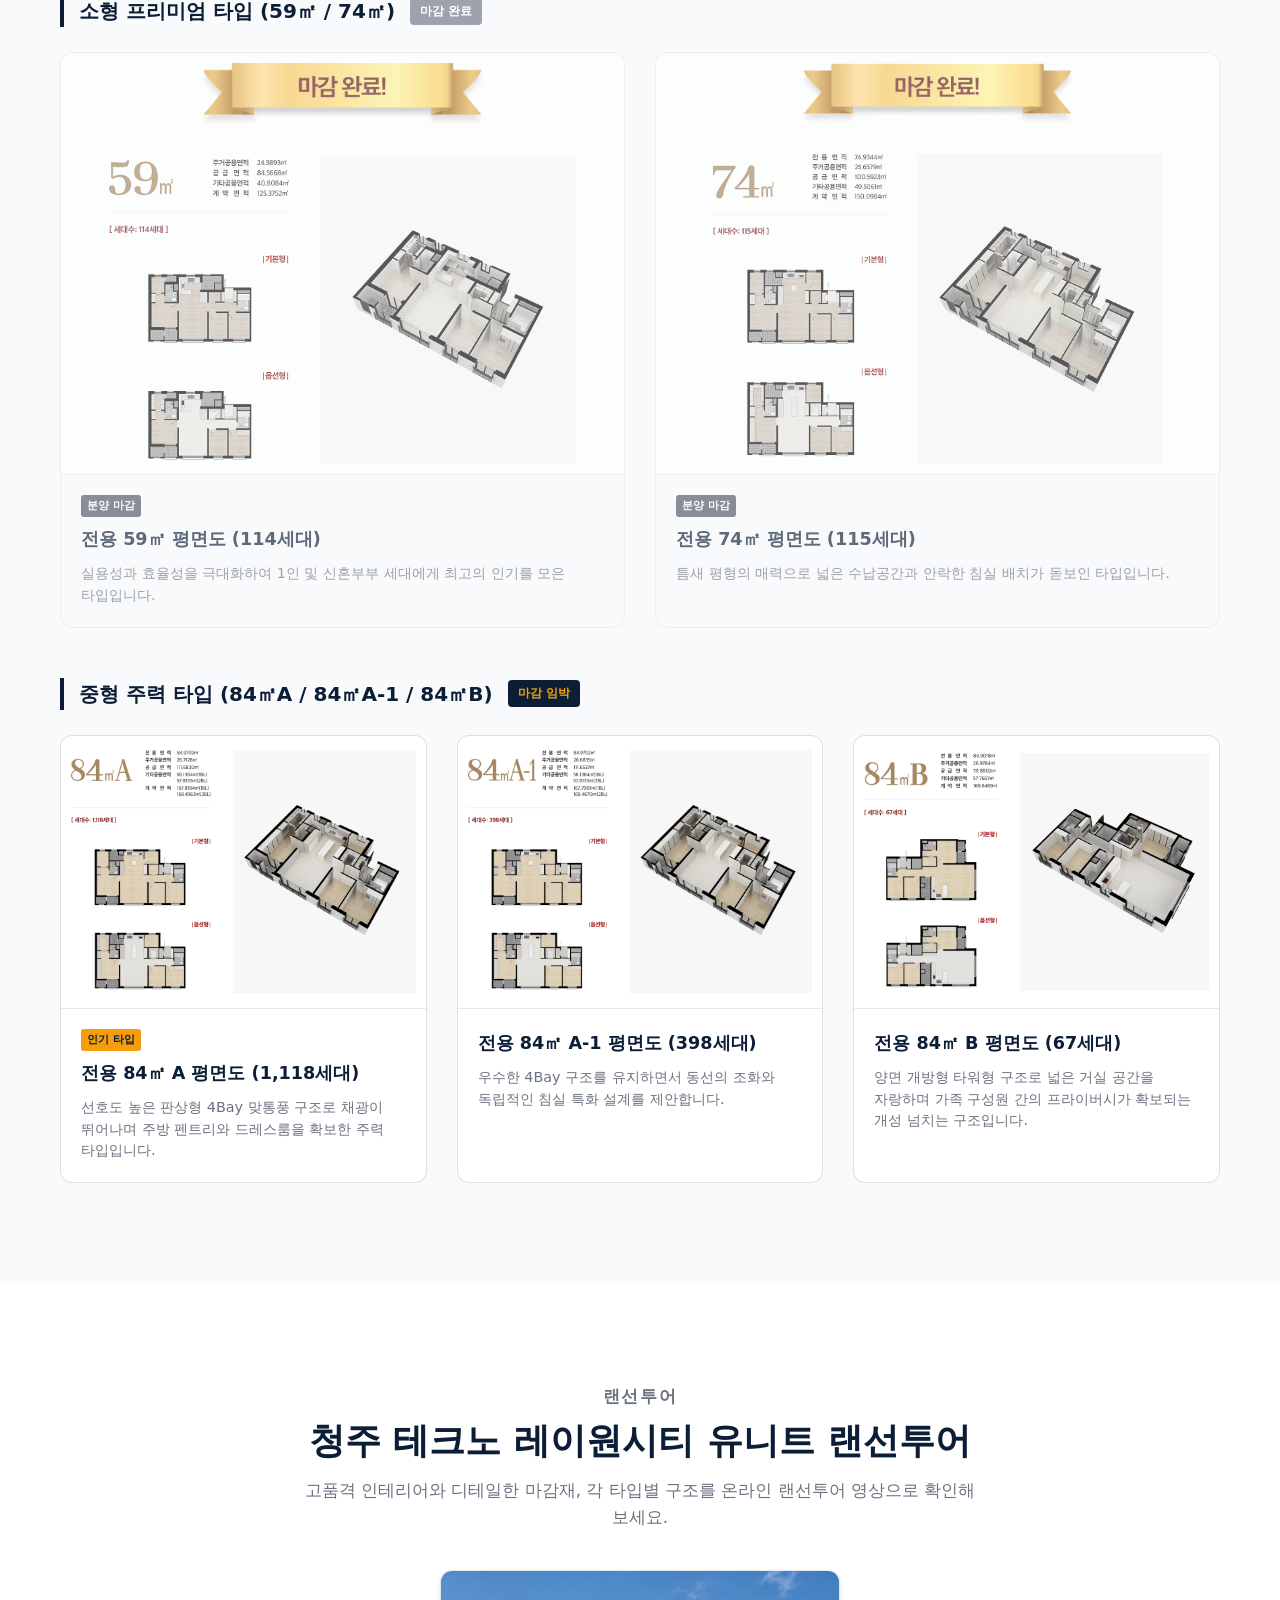
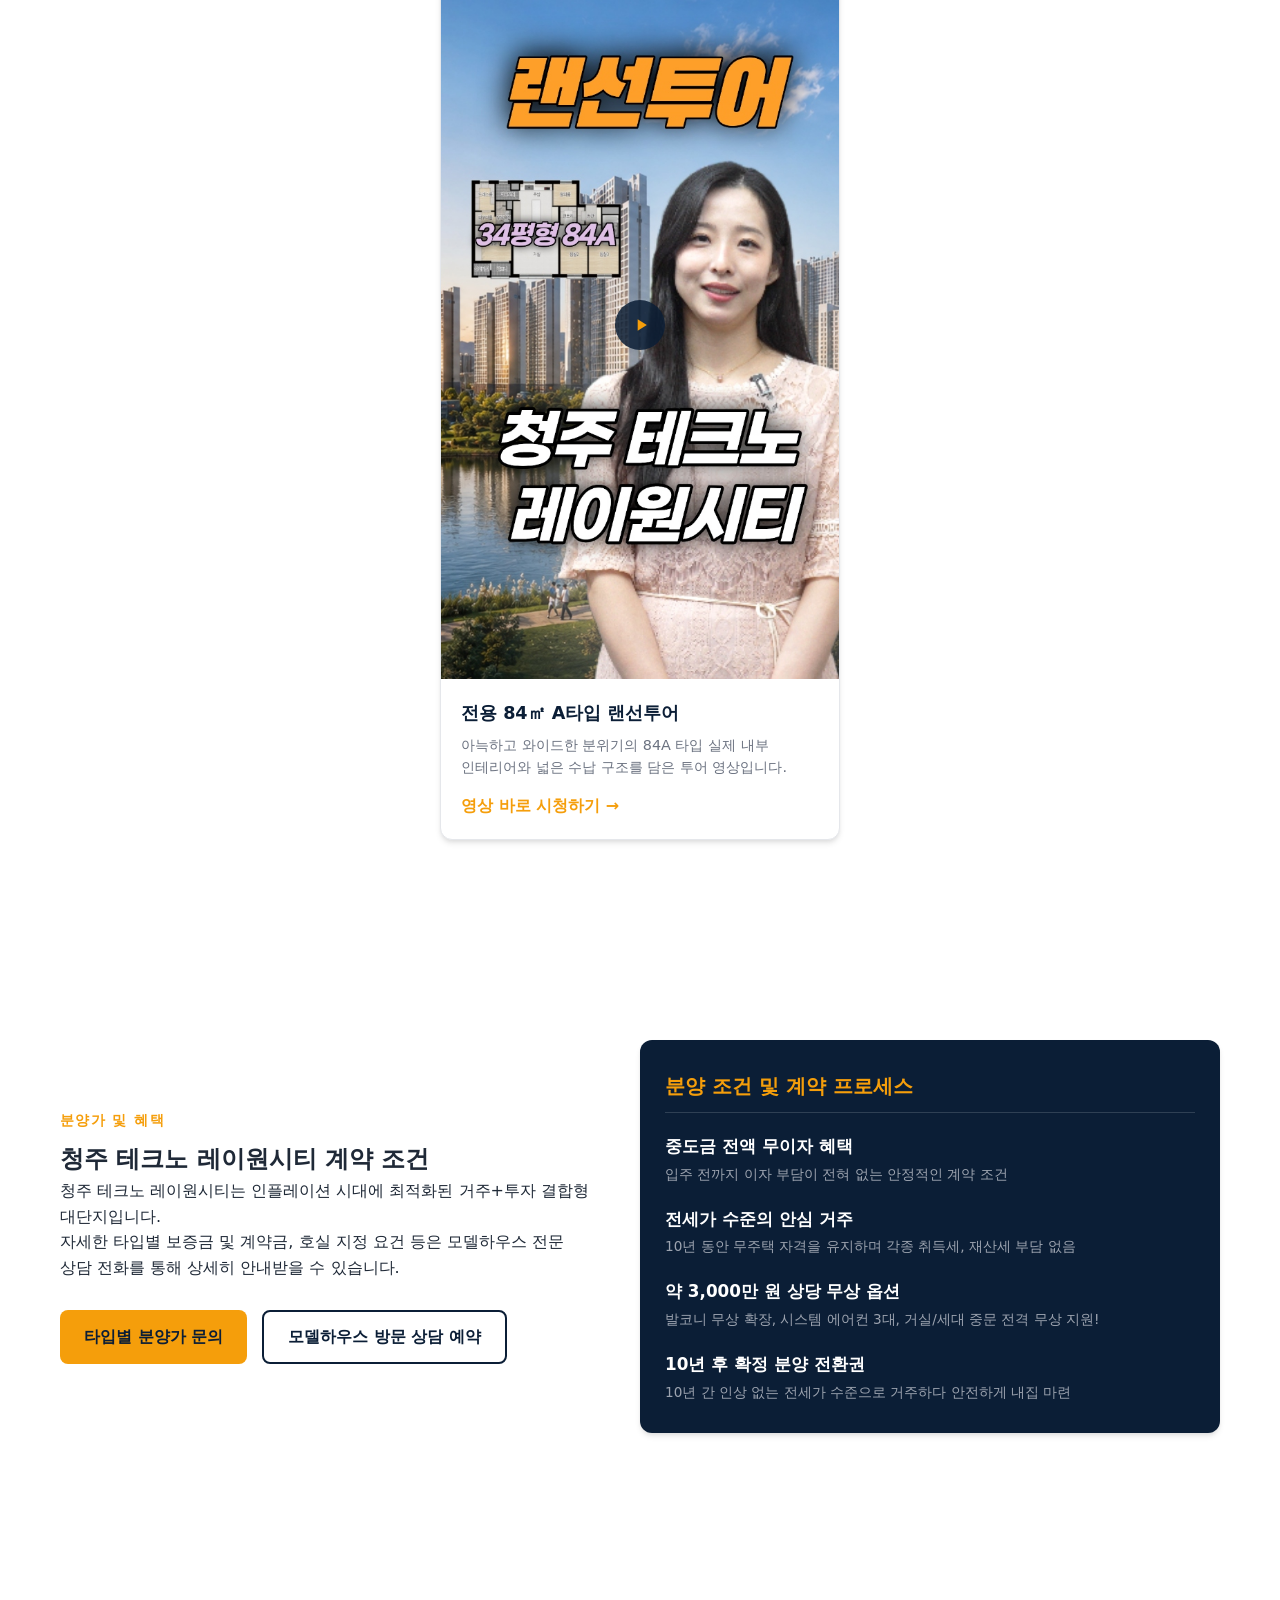
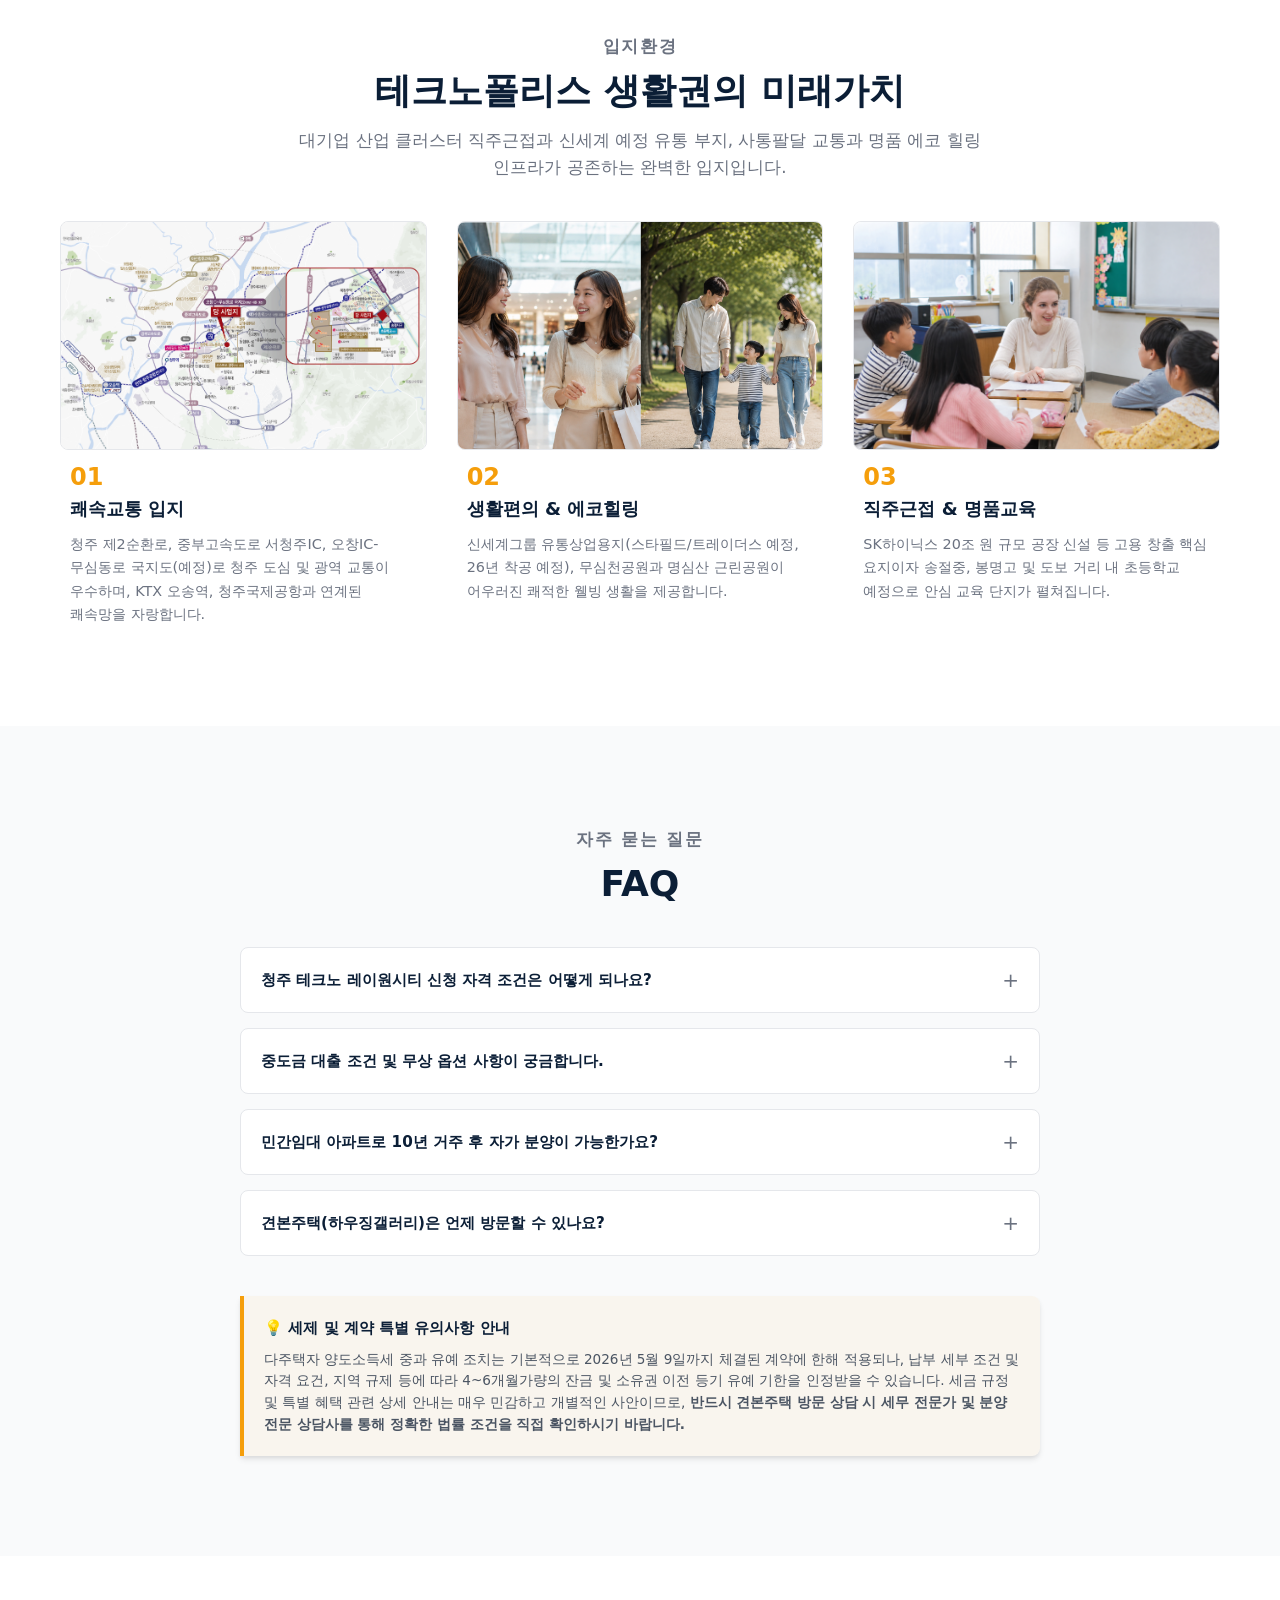
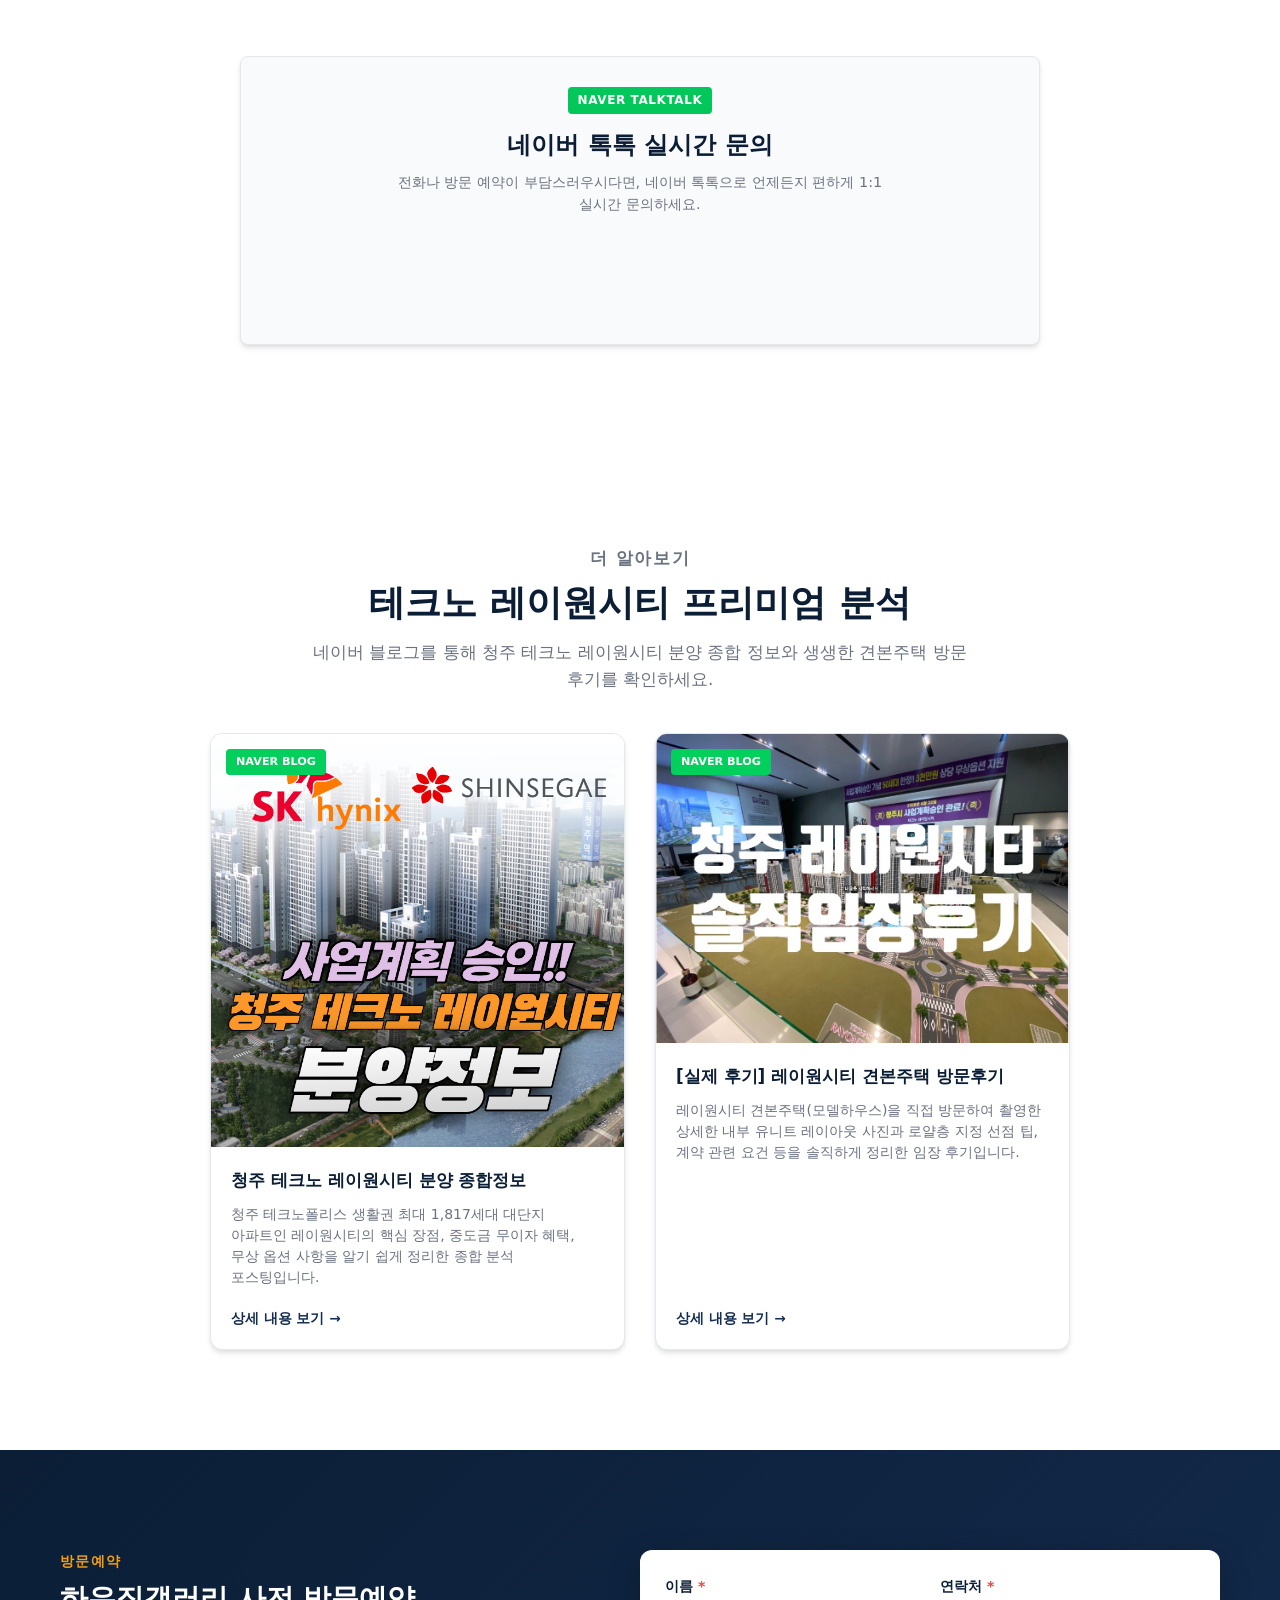
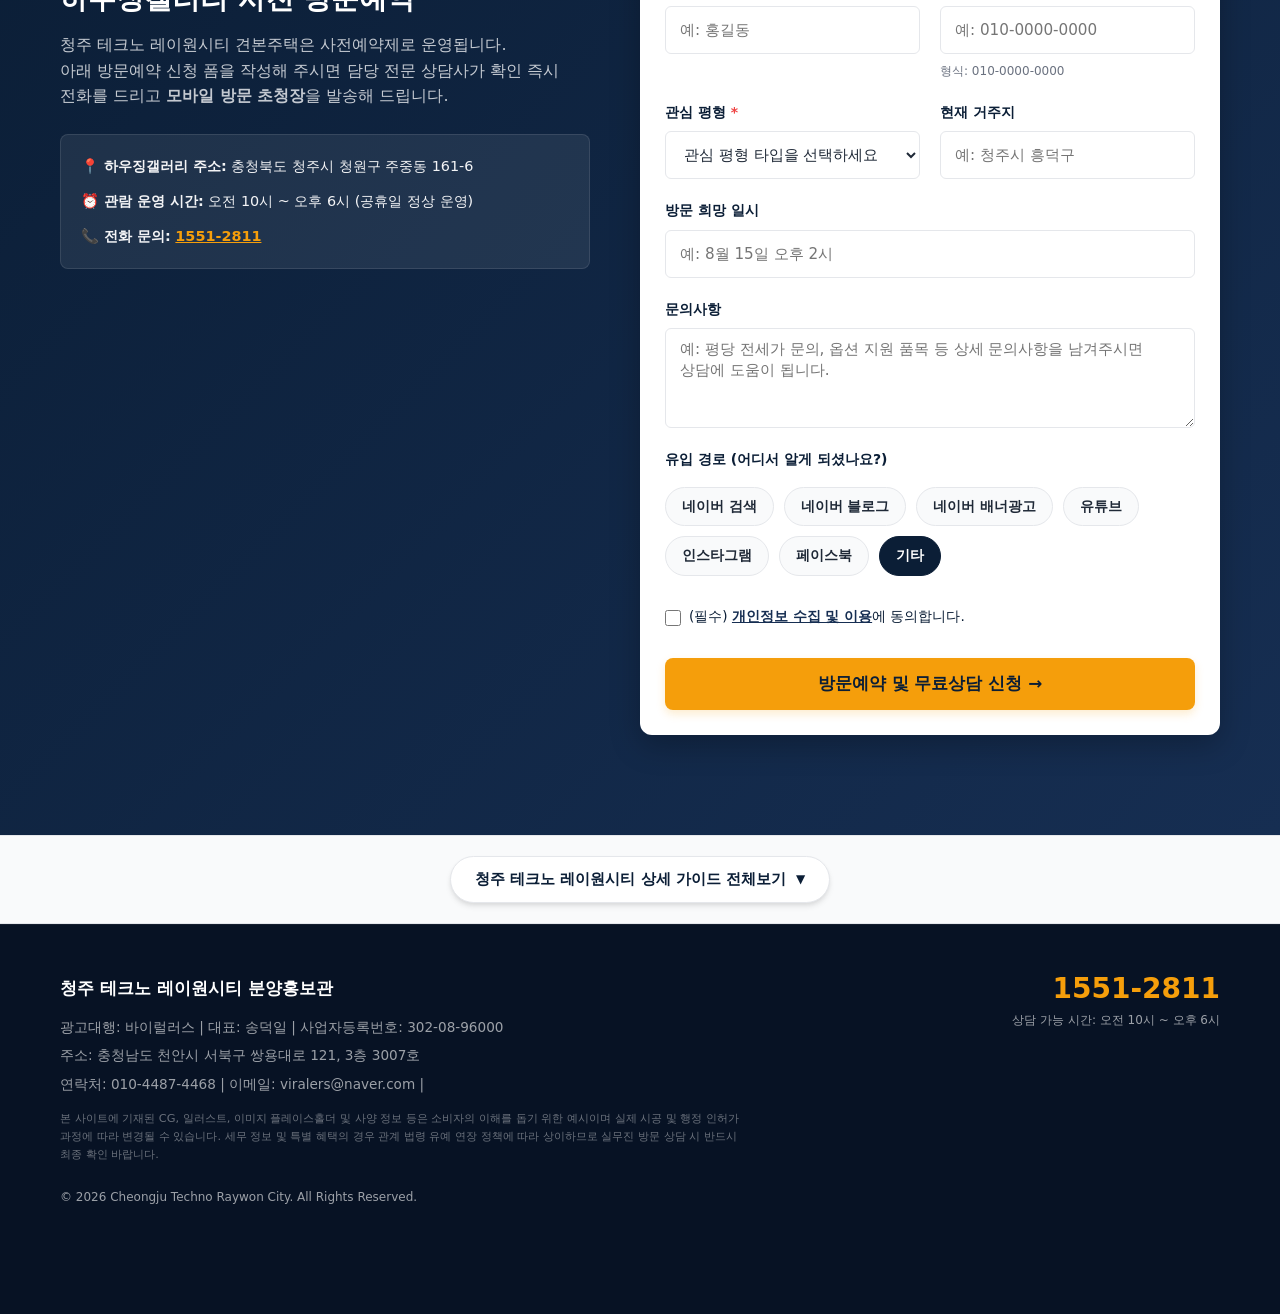
==== commit b53ed0fc: "feat: 시공사 선정 완료 축하 이벤트 팝업 추가" ====
--- a/index.html
+++ b/index.html
@@ -23,6 +23,17 @@
     gtag('js', new Date());
 
     gtag('config', 'AW-18319293462');
+  </script>
+  <!-- 네이버 광고 전환 추적 공통 스크립트 -->
+  <script type="text/javascript" src="//wcs.naver.net/wcslog.js"></script>
+  <script type="text/javascript">
+    if (!wcs_add) var wcs_add = {};
+    wcs_add["wa"] = "s_3b47a04b2c7a";
+    if (!_nasa) var _nasa = {};
+    if (window.wcs) {
+      wcs.inflow();
+      wcs_do();
+    }
   </script>
   <!-- Google tag (gtag.js) event - delayed navigation helper -->
   <script>
@@ -922,6 +933,51 @@
     </div>
   </div>
 
+  <!-- 시공사 선정 완료 축하 이벤트 팝업 모달 -->
+  <div class="result-modal-backdrop event-modal-backdrop" id="eventModal" style="display: none;" role="dialog" aria-modal="true" aria-labelledby="eventModalTitle">
+    <div class="event-modal">
+      <div class="event-modal-header">
+        <div class="event-badge">🎉 SPECIAL EVENT</div>
+        <button type="button" class="event-modal-close" id="closeEventModal" aria-label="팝업 닫기">&times;</button>
+      </div>
+      <div class="event-modal-body">
+        <div class="event-header-tag">축하 이벤트 진행중</div>
+        <h2 id="eventModalTitle" class="event-title">
+          청주 테크노 레이원시티<br>
+          <span class="highlight-gold">시공사 선정 완료 축하 이벤트</span>
+        </h2>
+        <p class="event-desc">
+          청주 테크노 레이원시티 시공사 선정이 성공적으로 완료되었습니다!<br>
+          성원해 주신 고객님께 감사드리며, <strong>특별 분양 혜택 및 방문예약 이벤트</strong>를 진행합니다.
+        </p>
+        <div class="event-highlight-box">
+          <div class="event-info-item">
+            <span class="item-icon">🎁</span>
+            <span class="item-text"><strong>방문예약 혜택:</strong> 모바일 VIP 초청장 &amp; 특별 사은품 증정</span>
+          </div>
+          <div class="event-info-item">
+            <span class="item-icon">🏢</span>
+            <span class="item-text"><strong>선착순 혜택:</strong> 로얄동 · 로얄층 우선 선점 기회</span>
+          </div>
+          <div class="event-info-item">
+            <span class="item-icon">📞</span>
+            <span class="item-text"><strong>1:1 맞춤 상담:</strong> 전문 상담사 신속 안내 (대표번호 1551-2811)</span>
+          </div>
+        </div>
+      </div>
+      <div class="event-modal-footer">
+        <button type="button" class="btn-event-home" id="btnEventHome">홈페이지 보러가기</button>
+        <button type="button" class="btn-event-visit" id="btnEventVisit">방문예약</button>
+      </div>
+      <div class="event-modal-subfooter">
+        <label class="today-close-label">
+          <input type="checkbox" id="chkTodayClose"> 오늘 하루 동안 보지 않기
+        </label>
+        <button type="button" class="subfooter-close-btn" id="subfooterCloseBtn">닫기</button>
+      </div>
+    </div>
+  </div>
+
   <script src="script.js"></script>
 </body>
 
--- a/styles.css
+++ b/styles.css
@@ -2408,3 +2408,235 @@
   margin-bottom: 16px;
 }
 
+/* 19. 시공사 선정 완료 축하 이벤트 팝업 모달 */
+.event-modal-backdrop {
+  z-index: 3000 !important;
+  background-color: rgba(5, 13, 24, 0.78);
+  backdrop-filter: blur(6px);
+  padding: 16px;
+}
+
+.event-modal {
+  position: relative;
+  width: 100%;
+  max-width: 480px;
+  background: var(--bg-white);
+  border-radius: 16px;
+  box-shadow: 0 25px 50px -12px rgba(0, 0, 0, 0.35), 0 0 0 1px rgba(245, 158, 11, 0.3);
+  overflow: hidden;
+  animation: eventModalShow 0.35s cubic-bezier(0.16, 1, 0.3, 1);
+  display: flex;
+  flex-direction: column;
+}
+
+@keyframes eventModalShow {
+  from {
+    opacity: 0;
+    transform: scale(0.92) translateY(15px);
+  }
+  to {
+    opacity: 1;
+    transform: scale(1) translateY(0);
+  }
+}
+
+.event-modal-header {
+  background: linear-gradient(135deg, #0b1e36 0%, #162e52 100%);
+  color: var(--text-white);
+  padding: 16px 20px;
+  display: flex;
+  align-items: center;
+  justify-content: space-between;
+  border-bottom: 3px solid var(--accent-color);
+  position: relative;
+}
+
+.event-badge {
+  font-size: 0.78rem;
+  font-weight: 800;
+  color: #f59e0b;
+  background: rgba(245, 158, 11, 0.15);
+  border: 1px solid rgba(245, 158, 11, 0.4);
+  padding: 4px 12px;
+  border-radius: 20px;
+  letter-spacing: 0.5px;
+}
+
+.event-modal-close {
+  background: rgba(255, 255, 255, 0.12);
+  border: none;
+  color: rgba(255, 255, 255, 0.9);
+  width: 34px;
+  height: 34px;
+  border-radius: 50%;
+  font-size: 1.5rem;
+  line-height: 1;
+  cursor: pointer;
+  display: flex;
+  align-items: center;
+  justify-content: center;
+  transition: all 0.2s ease;
+}
+
+.event-modal-close:hover {
+  background: var(--accent-color);
+  color: var(--primary-dark);
+  transform: rotate(90deg);
+}
+
+.event-modal-body {
+  padding: 24px 20px 18px 20px;
+  text-align: center;
+  color: var(--text-dark);
+}
+
+.event-header-tag {
+  display: inline-block;
+  font-size: 0.85rem;
+  font-weight: 800;
+  color: #d97706;
+  background: #fef3c7;
+  padding: 4px 14px;
+  border-radius: 12px;
+  margin-bottom: 12px;
+}
+
+.event-title {
+  font-size: 1.35rem;
+  font-weight: 800;
+  line-height: 1.35;
+  color: var(--primary-color);
+  margin-bottom: 12px;
+  letter-spacing: -0.5px;
+}
+
+.highlight-gold {
+  color: #d97706;
+  background: linear-gradient(120deg, #d97706, #b45309);
+  -webkit-background-clip: text;
+  -webkit-text-fill-color: transparent;
+  font-weight: 900;
+}
+
+.event-desc {
+  font-size: 0.92rem;
+  color: var(--secondary-color);
+  line-height: 1.55;
+  margin-bottom: 18px;
+  word-break: keep-all;
+}
+
+.event-highlight-box {
+  background: var(--bg-light);
+  border: 1px solid var(--border-color);
+  border-radius: 12px;
+  padding: 14px 16px;
+  text-align: left;
+  display: flex;
+  flex-direction: column;
+  gap: 10px;
+}
+
+.event-info-item {
+  display: flex;
+  align-items: flex-start;
+  gap: 10px;
+  font-size: 0.88rem;
+  color: #374151;
+  line-height: 1.45;
+}
+
+.event-info-item .item-icon {
+  font-size: 1.1rem;
+  flex-shrink: 0;
+}
+
+.event-modal-footer {
+  display: flex;
+  gap: 12px;
+  padding: 16px 20px 12px 20px;
+  border-top: 1px solid var(--border-color);
+  background: var(--bg-white);
+  justify-content: space-between;
+}
+
+.btn-event-home {
+  flex: 1;
+  padding: 14px 12px;
+  font-size: 0.95rem;
+  font-weight: 700;
+  color: #4b5563;
+  background: #f3f4f6;
+  border: 1px solid #e5e7eb;
+  border-radius: 10px;
+  cursor: pointer;
+  transition: all 0.2s ease;
+  text-align: center;
+}
+
+.btn-event-home:hover {
+  background: #e5e7eb;
+  color: #111827;
+}
+
+.btn-event-visit {
+  flex: 1;
+  padding: 14px 12px;
+  font-size: 0.95rem;
+  font-weight: 800;
+  color: #ffffff;
+  background: linear-gradient(135deg, #f59e0b 0%, #d97706 100%);
+  border: none;
+  border-radius: 10px;
+  cursor: pointer;
+  transition: all 0.2s ease;
+  text-align: center;
+  box-shadow: 0 4px 12px rgba(245, 158, 11, 0.35);
+}
+
+.btn-event-visit:hover {
+  transform: translateY(-2px);
+  box-shadow: 0 6px 16px rgba(245, 158, 11, 0.45);
+}
+
+.event-modal-subfooter {
+  display: flex;
+  align-items: center;
+  justify-content: space-between;
+  padding: 10px 20px;
+  background: #f9fafb;
+  border-top: 1px solid #f3f4f6;
+  font-size: 0.82rem;
+  color: var(--text-muted);
+}
+
+.today-close-label {
+  display: flex;
+  align-items: center;
+  gap: 6px;
+  cursor: pointer;
+  user-select: none;
+}
+
+.today-close-label input[type="checkbox"] {
+  cursor: pointer;
+  accent-color: var(--accent-color);
+  width: 15px;
+  height: 15px;
+}
+
+.subfooter-close-btn {
+  background: none;
+  border: none;
+  color: var(--text-muted);
+  font-size: 0.82rem;
+  cursor: pointer;
+  padding: 2px 6px;
+  border-radius: 4px;
+}
+
+.subfooter-close-btn:hover {
+  color: var(--text-dark);
+  text-decoration: underline;
+}
+
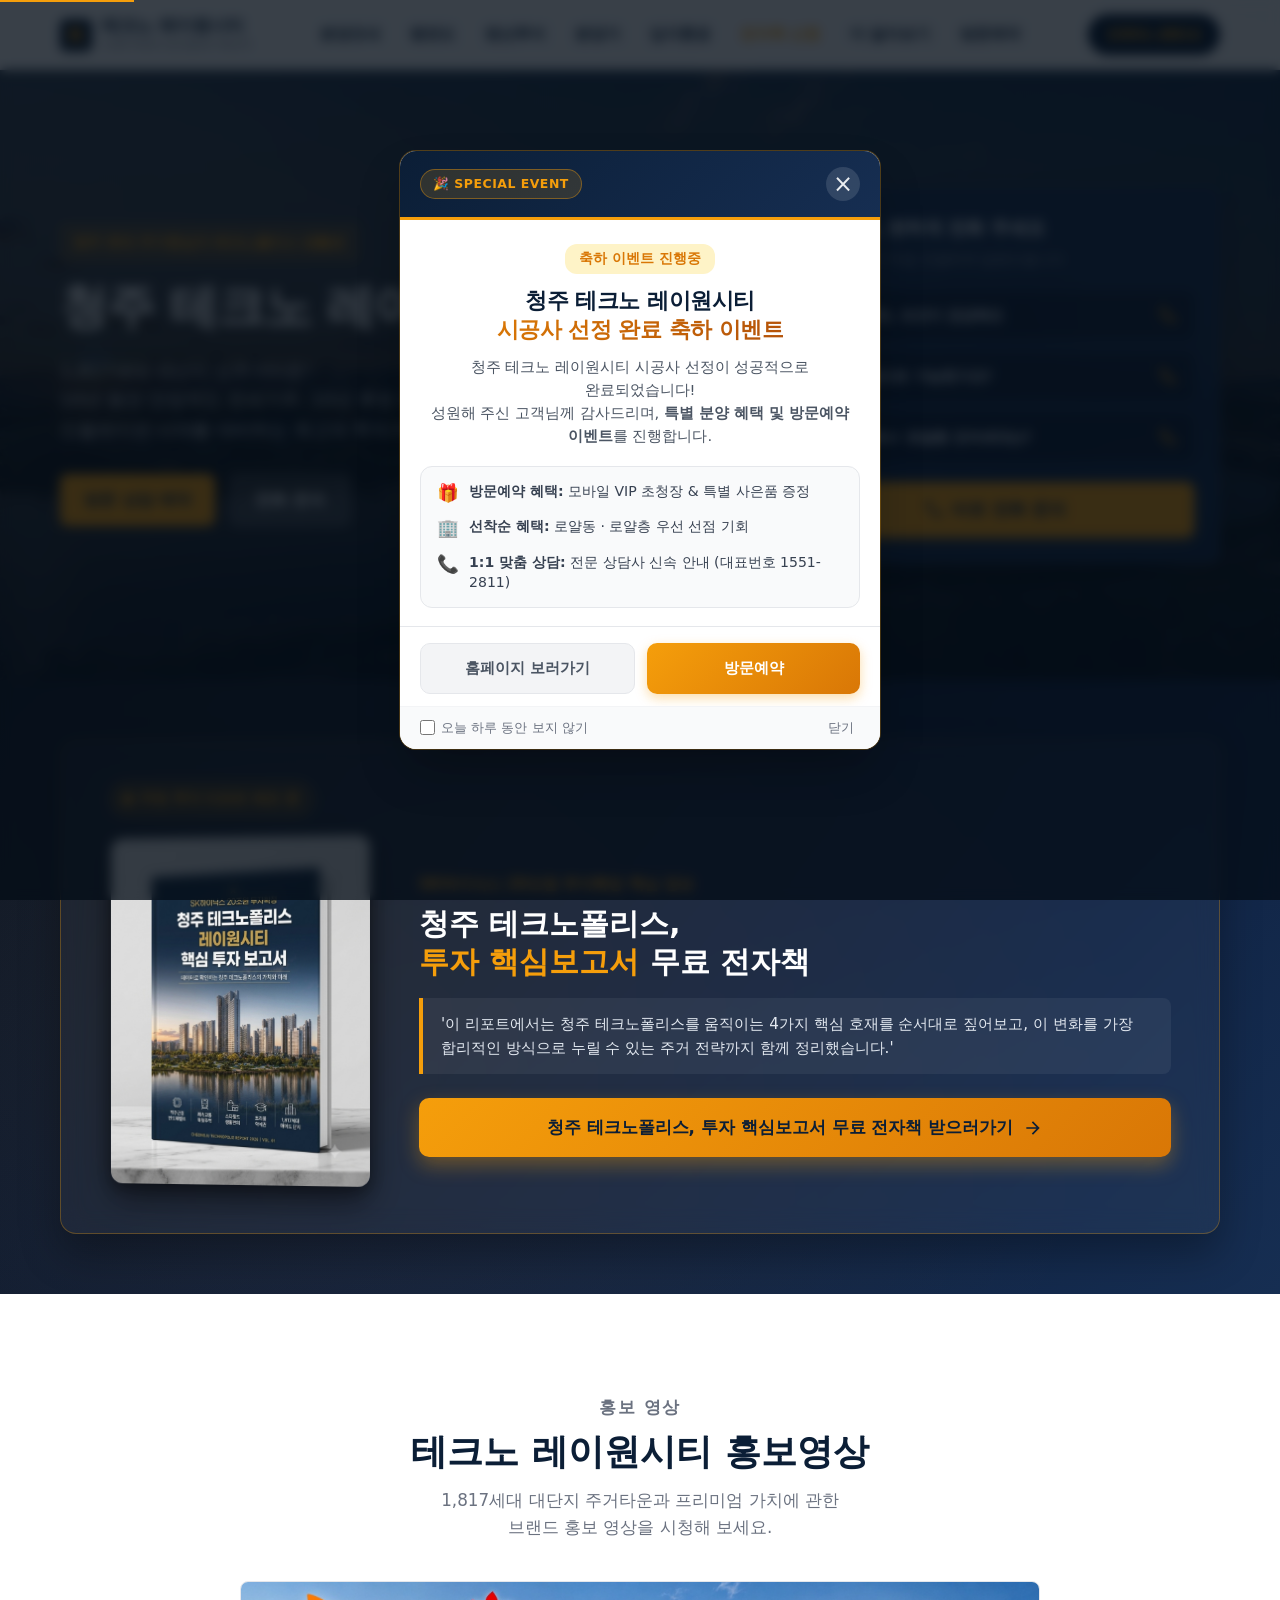
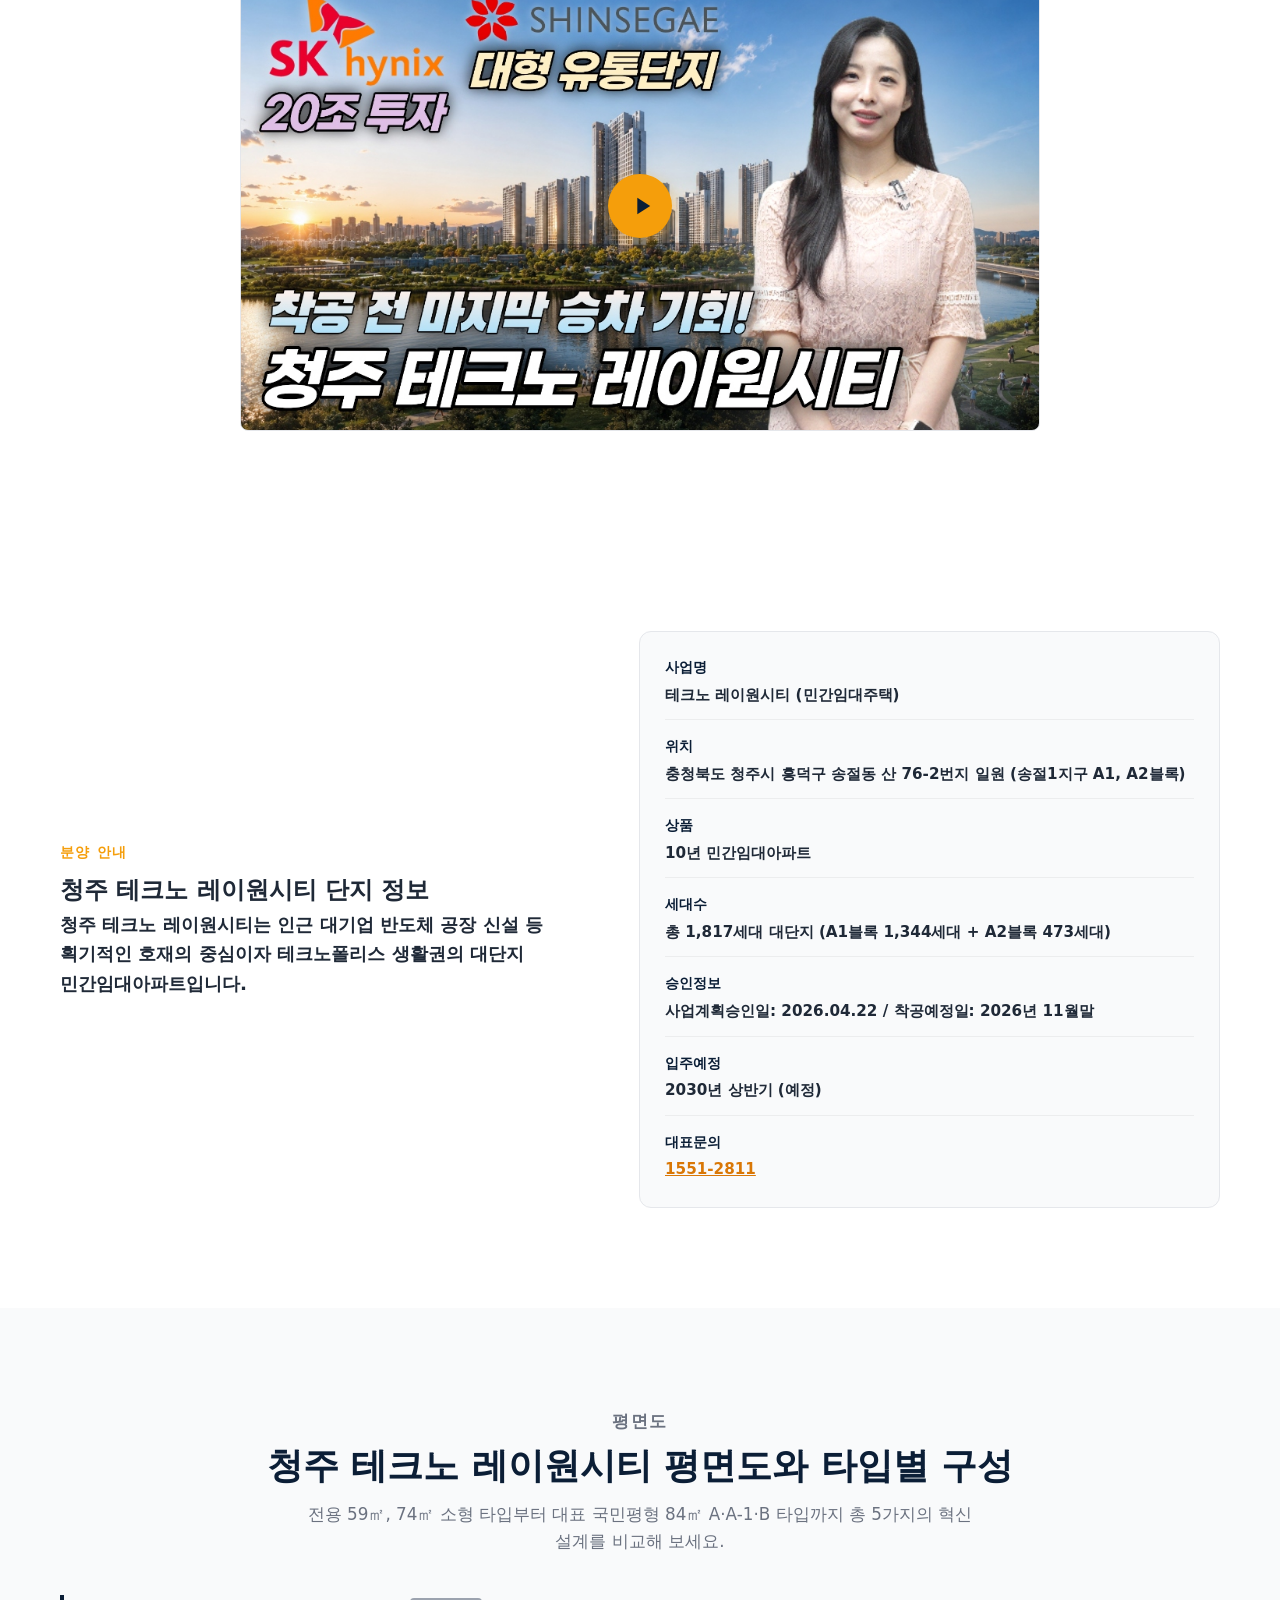
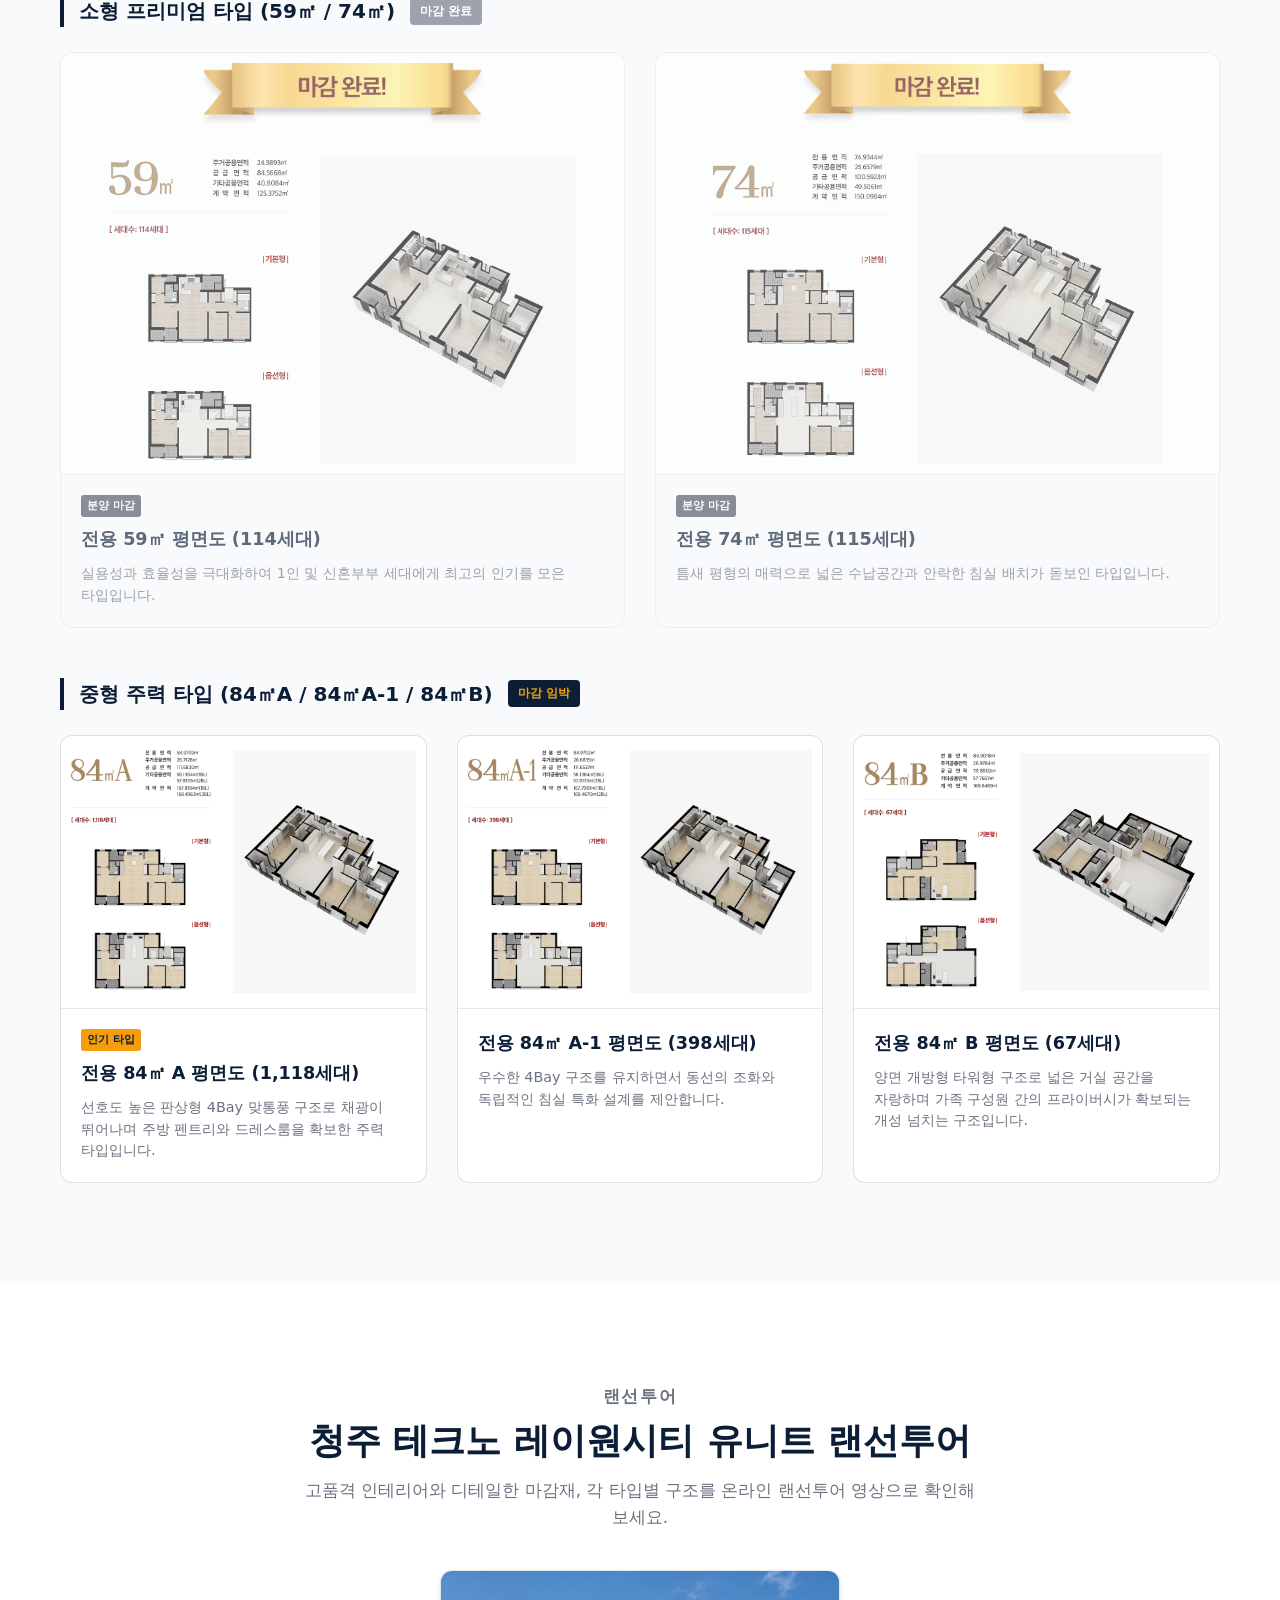
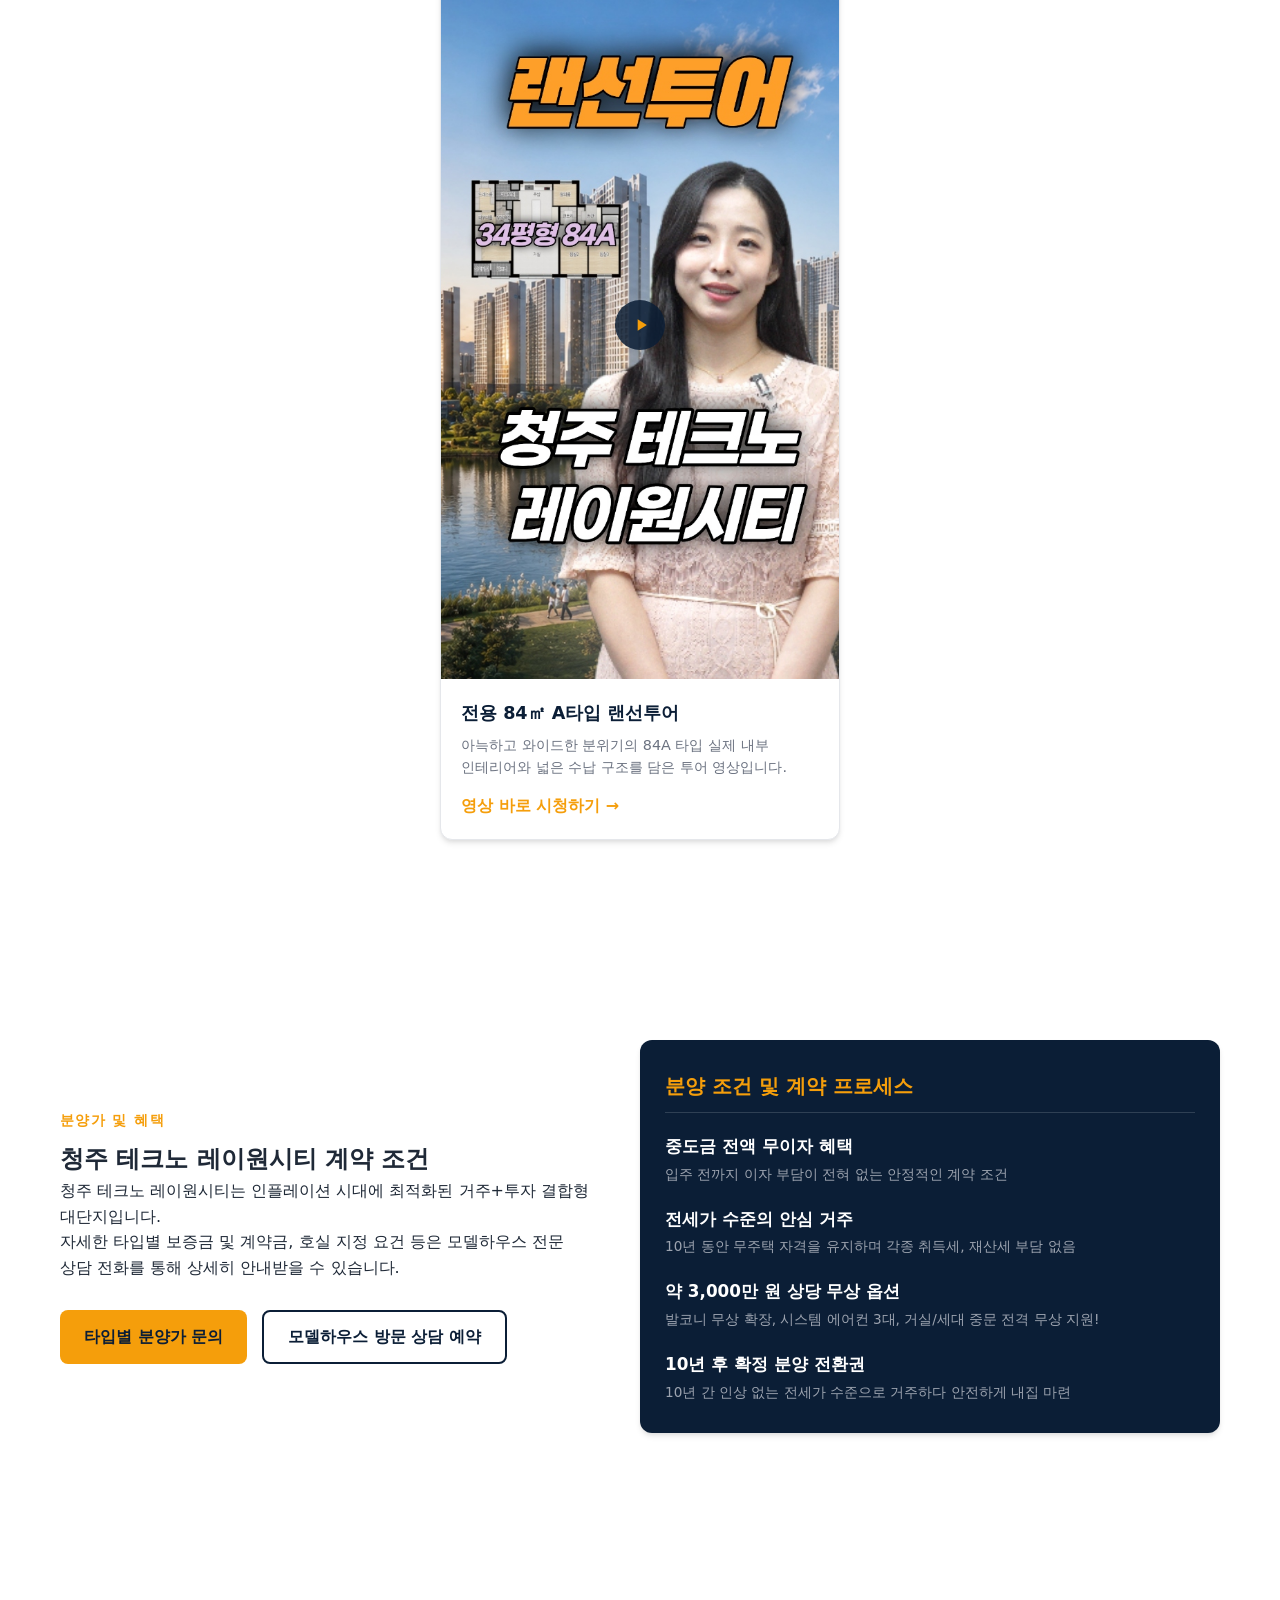
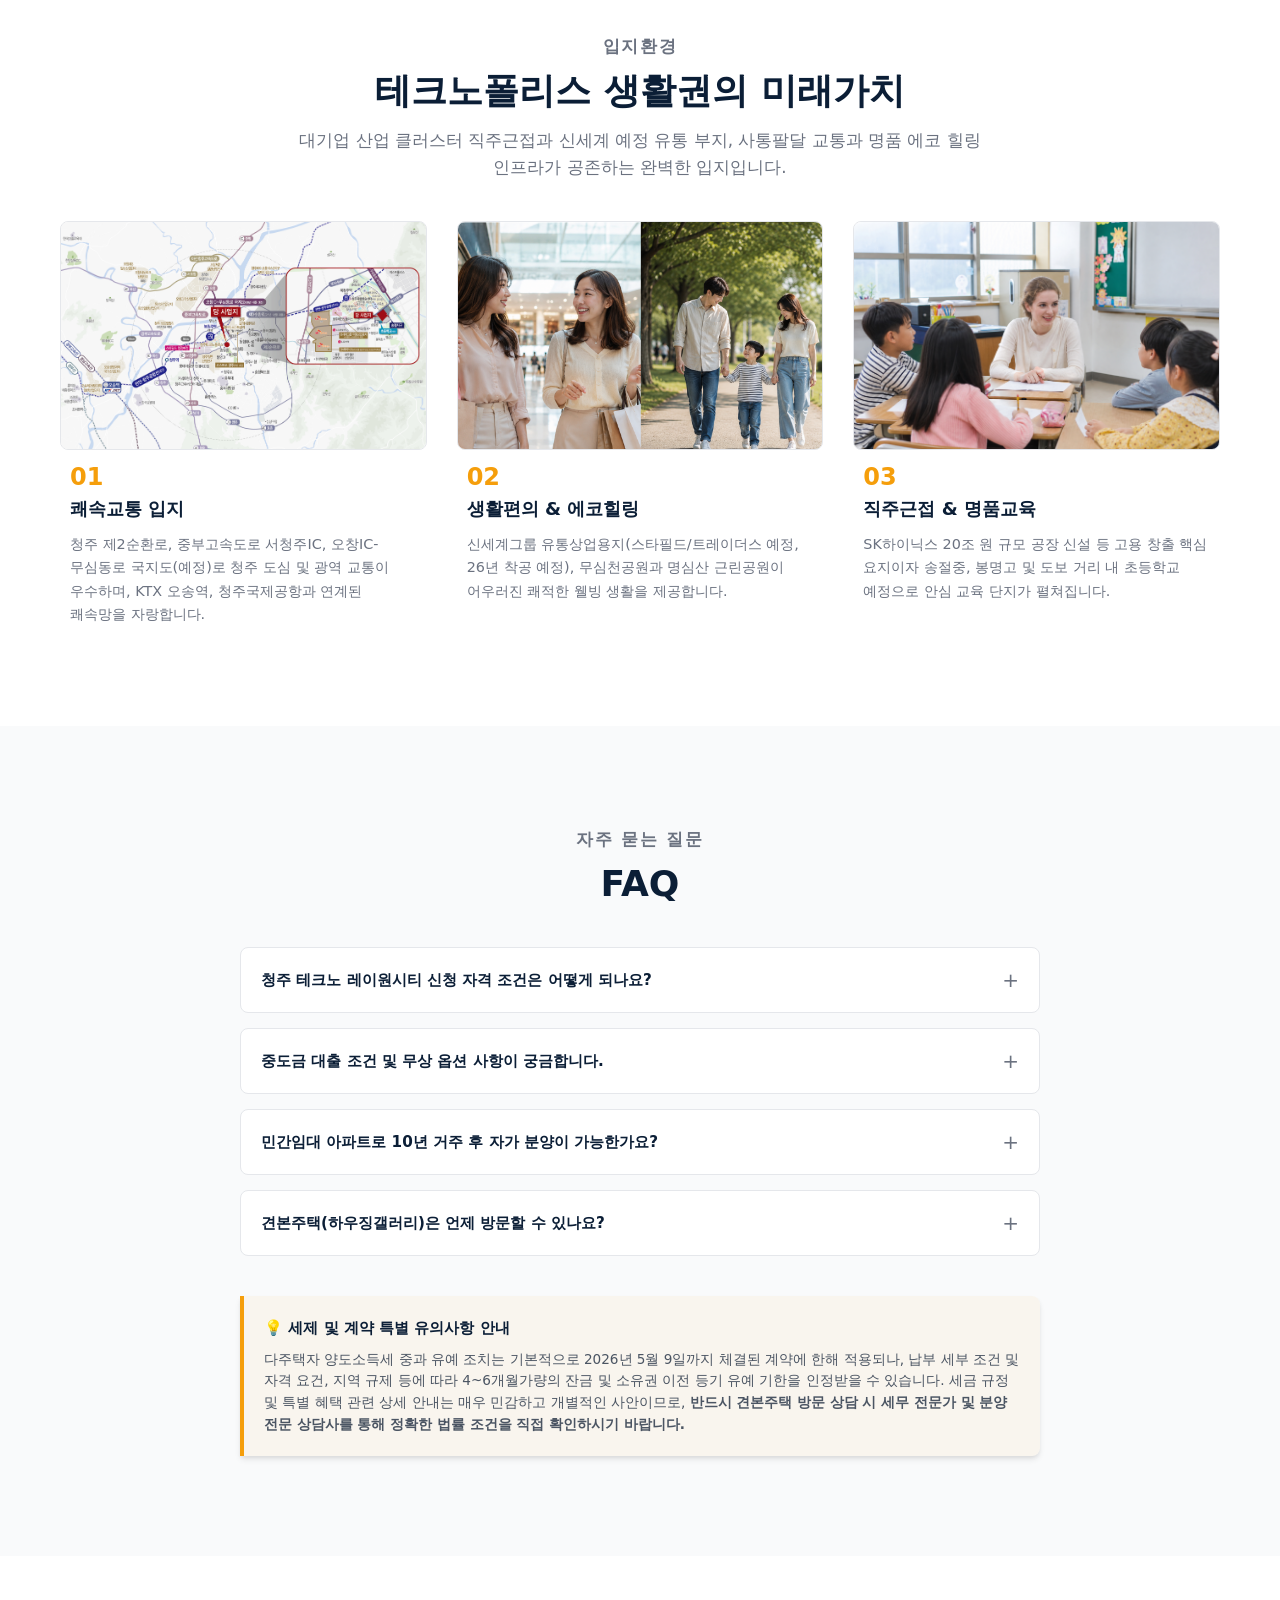
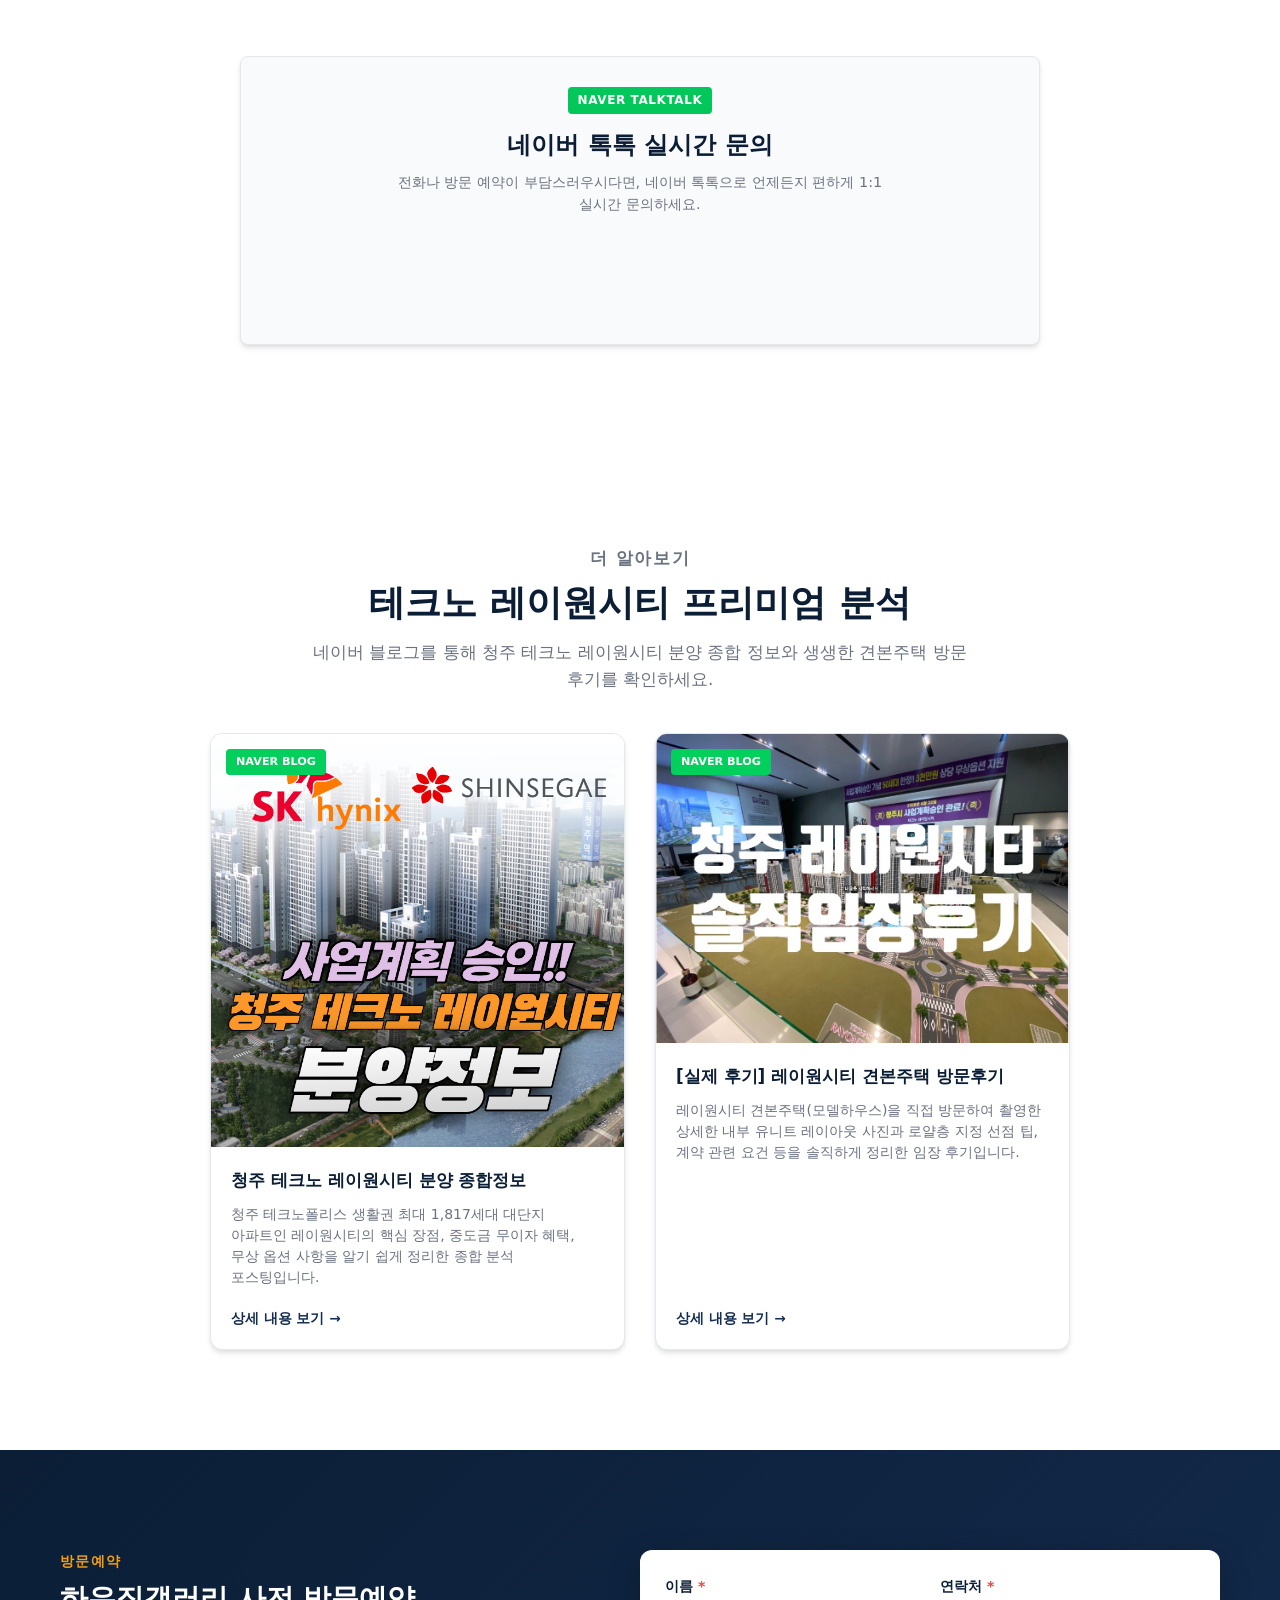
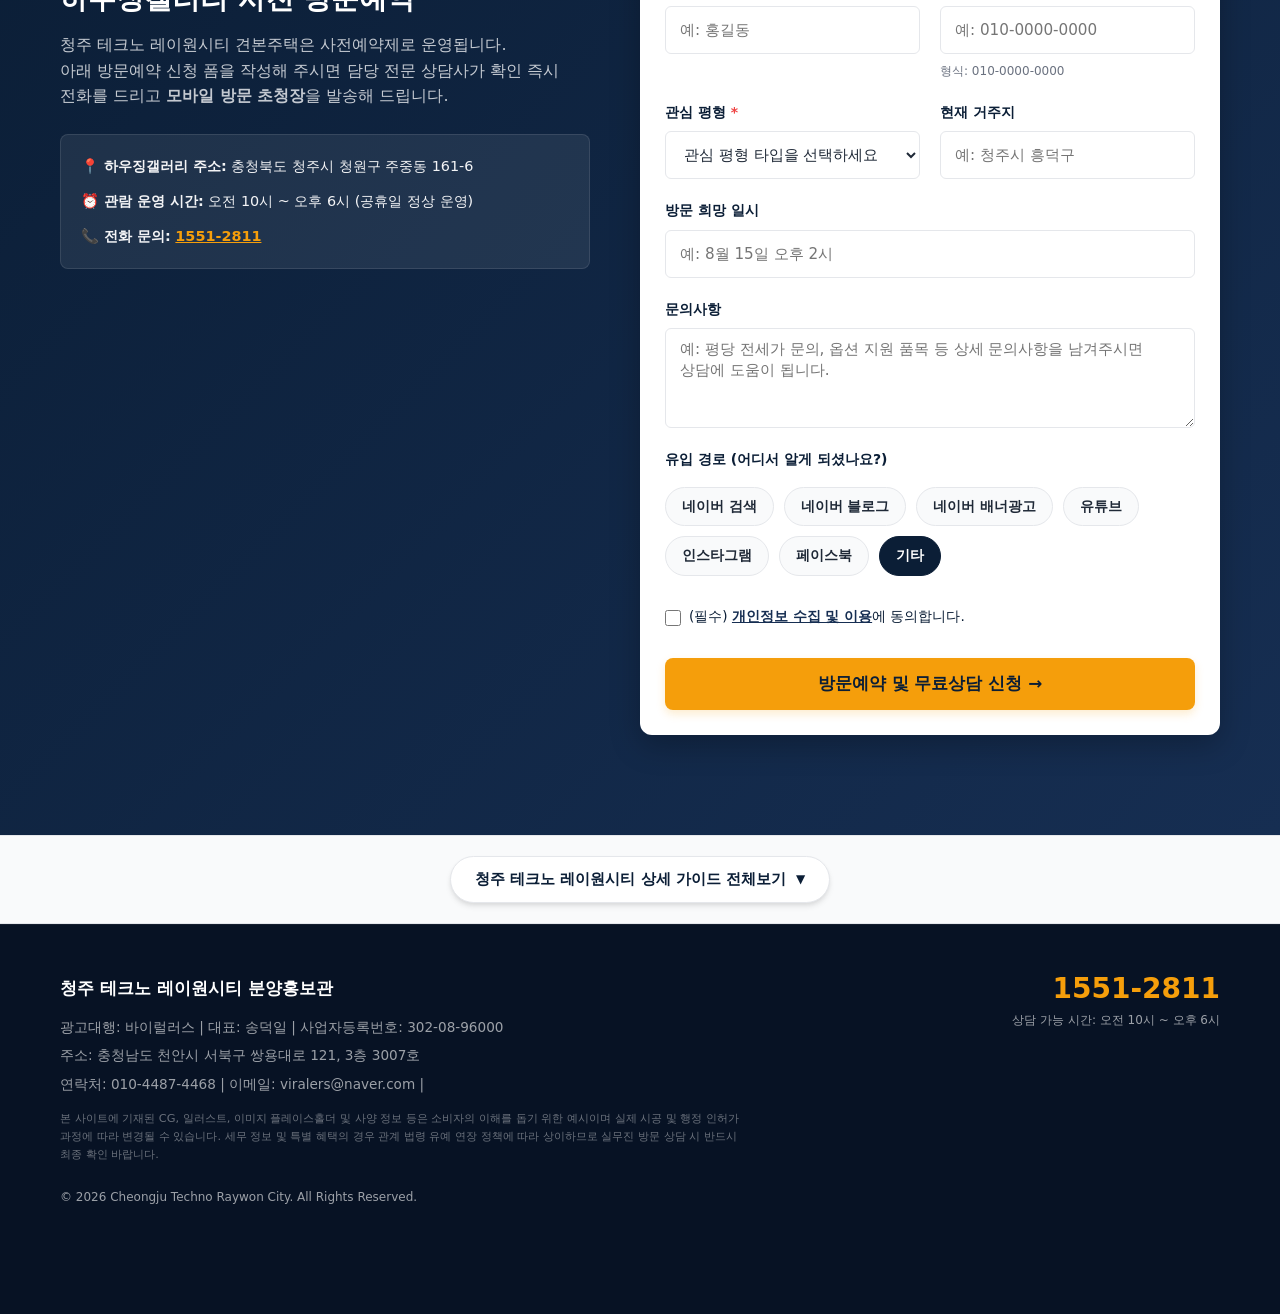
==== commit d7aebd39: "feat: 히어로 메인 이미지 교체 (img/hero.jpg)" ====
--- a/index.html
+++ b/index.html
@@ -205,7 +205,7 @@
     <!-- 2. Hero (메인 비주얼) -->
     <section class="hero" id="top" aria-labelledby="hero-title">
       <div class="hero-media">
-        <img src="img/hero.gif" alt="청주 테크노 레이원시티 홍보 동영상 GIF" class="hero-gif">
+        <img src="img/hero.jpg" alt="청주 테크노 레이원시티 메인 이미지" class="hero-img">
       </div>
       <div class="hero-overlay"></div>
 
--- a/styles.css
+++ b/styles.css
@@ -391,7 +391,8 @@
   z-index: 1;
 }
 
-.hero-gif {
+.hero-gif,
+.hero-img {
   width: 100%;
   height: 100%;
   object-fit: cover;
